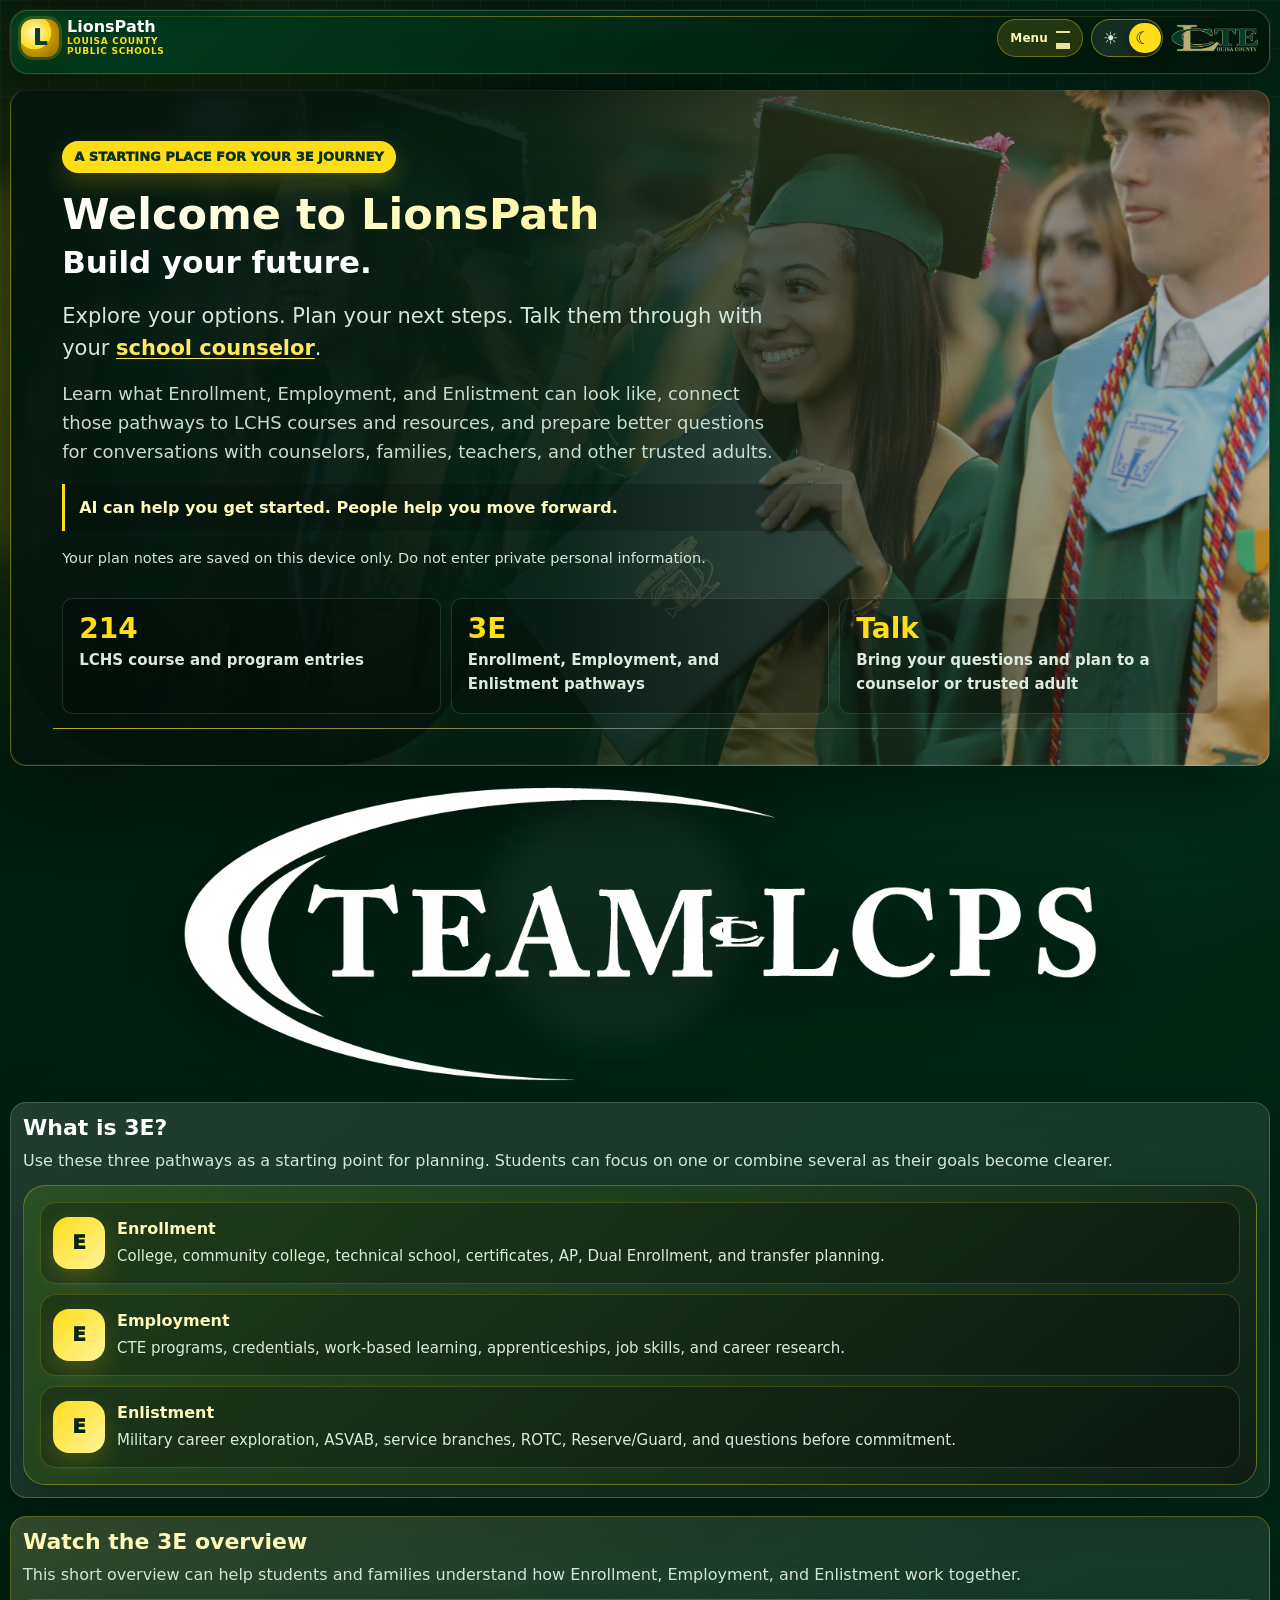
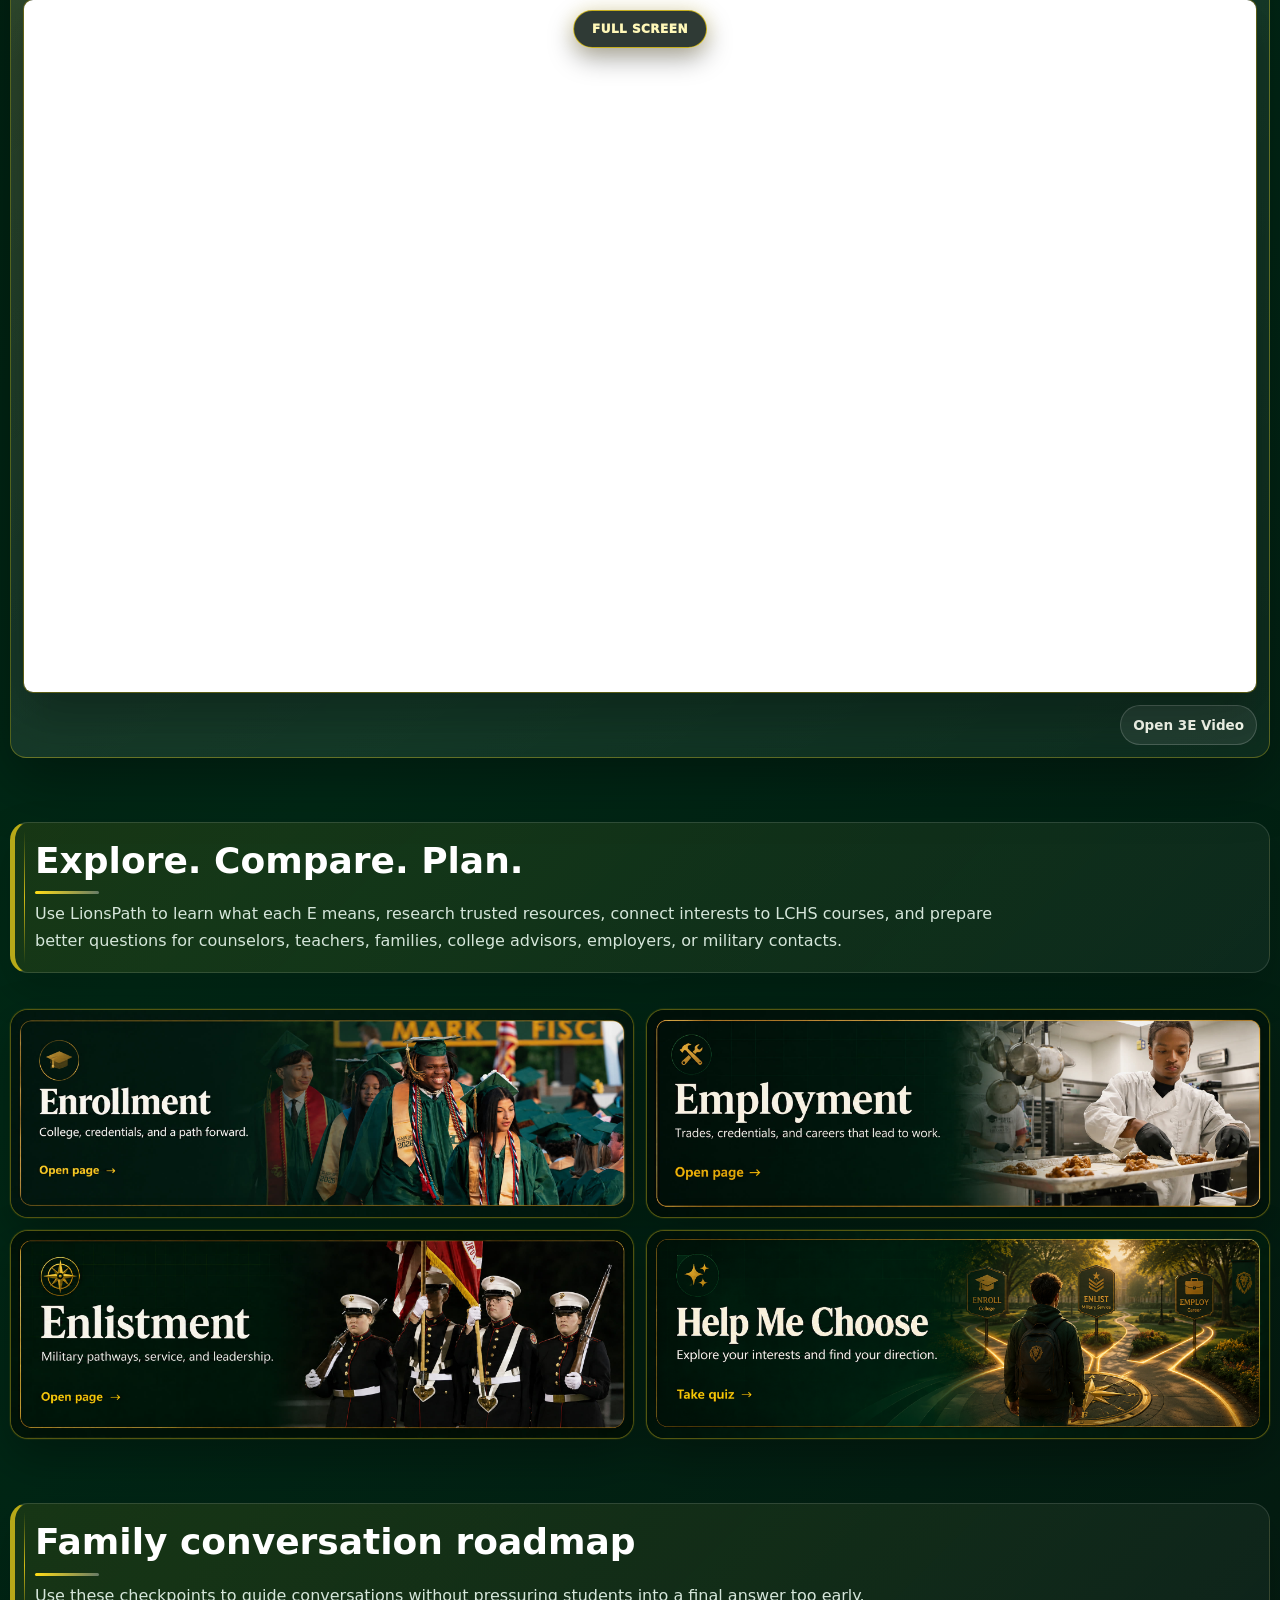
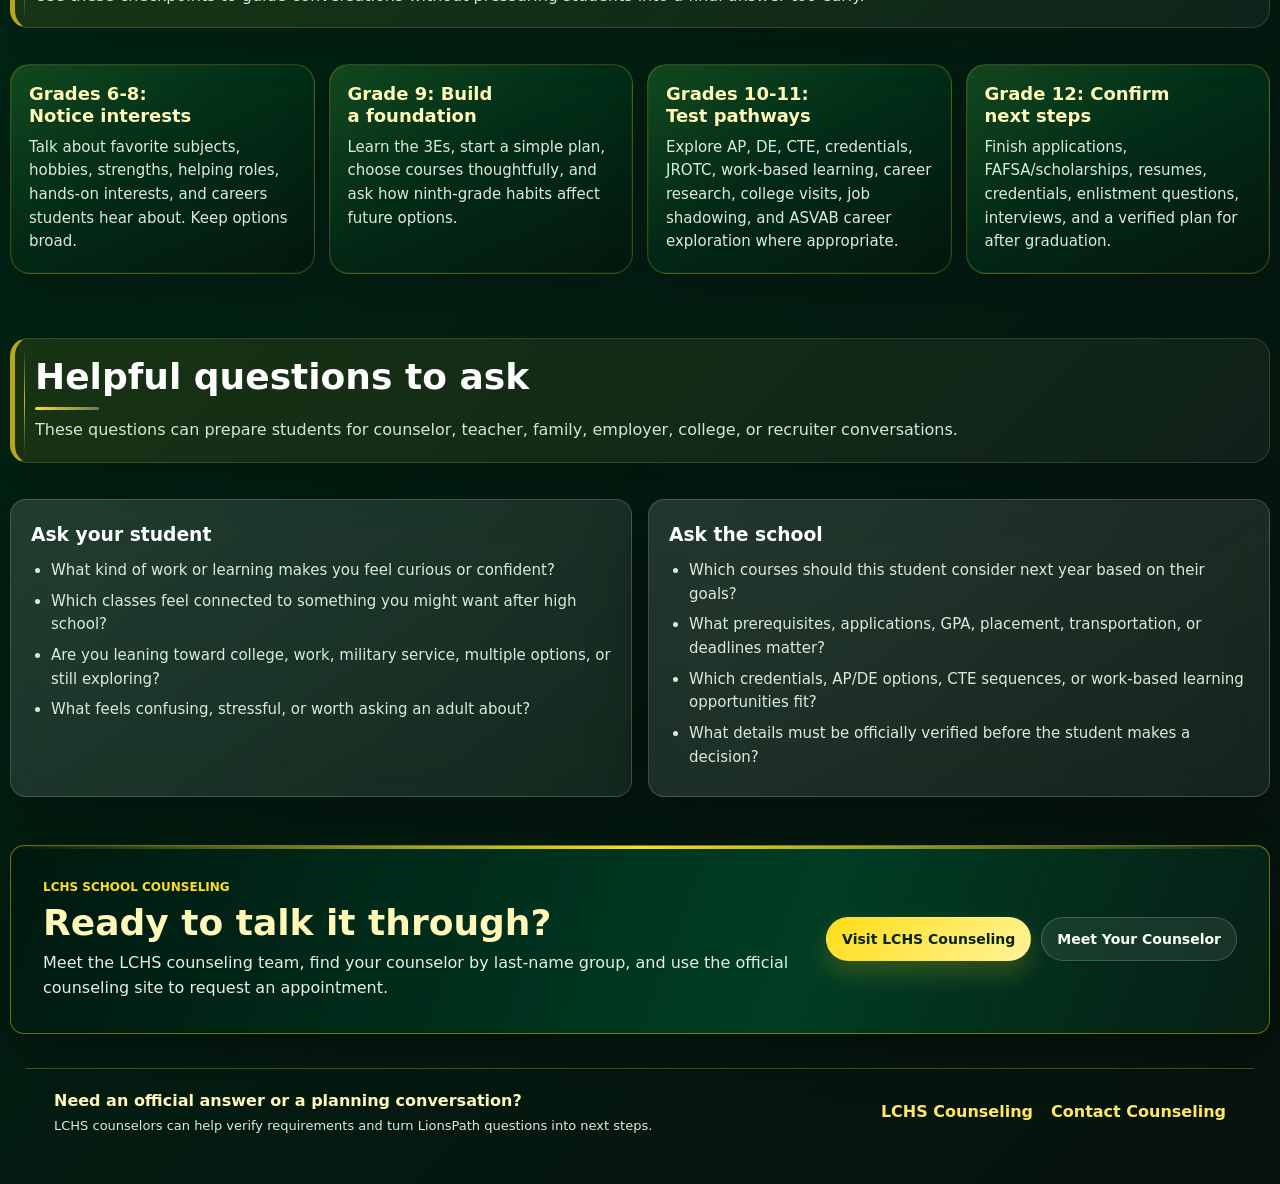
==== index.html @ 2b03ec50 "photo update" ====
<!DOCTYPE html>
<html lang="en">
<head>
<meta charset="utf-8">
<meta name="viewport" content="width=device-width, initial-scale=1">
<meta http-equiv="X-UA-Compatible" content="IE=edge">
<meta http-equiv="Content-Security-Policy" content="default-src 'self'; script-src 'self' https://gc.zgo.at; style-src 'self' 'unsafe-inline'; img-src 'self' data: blob:; font-src 'self' data:; frame-src https://drive.google.com https://student.schoolai.com https://knowt.com https://www.knowt.com; connect-src 'self' https://lionspath.goatcounter.com; object-src 'none'; base-uri 'none'; form-action 'self'; manifest-src 'self'; media-src 'self' blob:; worker-src 'self' blob:; upgrade-insecure-requests">
<meta name="referrer" content="strict-origin-when-cross-origin">
<meta name="description" content="LionsPath 3E is a career pathway planning tool for Louisa County Public Schools students. Planning information stays in the student's browser unless the student chooses to share it.">
<title>LionsPath 3E Future Navigator | Louisa County Public Schools</title>
<link rel="icon" href="assets/favicons/favicon.ico" sizes="any">
<link rel="icon" type="image/png" sizes="32x32" href="assets/favicons/favicon-32x32.png">
<link rel="icon" type="image/png" sizes="16x16" href="assets/favicons/favicon-16x16.png">
<link rel="apple-touch-icon" sizes="180x180" href="assets/favicons/apple-touch-icon.png">
<link rel="manifest" href="assets/favicons/site.webmanifest">
<meta name="theme-color" content="#003320">
<script src="assets/lionpath-theme.js"></script>
<style>
:root {
  --green: #003f20;
  --green-2: #006b3a;
  --green-3: #0b7a43;
  --gold: #ffdd17;
  --gold-2: #fff49a;
  --ink: #06120c;
  --paper: #fbfff3;
  --soft: #d9ead7;
  --muted: #a9bcae;
  --glass: rgba(255,255,255,.105);
  --glass-2: rgba(255,255,255,.075);
  --line: rgba(255,255,255,.18);
  --line-strong: rgba(255,221,23,.42);
  --shadow: 0 24px 70px rgba(0,0,0,.34);
  --radius: 24px;
}
*{box-sizing:border-box;margin:0;padding:0;}
html{scroll-behavior:smooth;overflow-x:hidden;}
body{
  min-height:100vh;
  font-family:Inter,ui-sans-serif,system-ui,-apple-system,Segoe UI,Roboto,Arial,sans-serif;
  color:var(--paper);
  background:
    radial-gradient(circle at 12% 12%,rgba(255,221,23,.24),transparent 31rem),
    radial-gradient(circle at 82% 4%,rgba(0,141,74,.34),transparent 34rem),
    linear-gradient(135deg,#031a0e 0%,#002916 48%,#07120d 100%);
  overflow-x:hidden;
}
body::before{
  content:"";position:fixed;inset:0;pointer-events:none;
  background-image:linear-gradient(rgba(255,255,255,.045) 1px,transparent 1px),linear-gradient(90deg,rgba(255,255,255,.045) 1px,transparent 1px);
  background-size:46px 46px;
  mask-image:linear-gradient(to bottom,rgba(0,0,0,.9),transparent 88%);
  z-index:-4;
}
.orb{position:fixed;width:26rem;height:26rem;border-radius:999px;filter:blur(18px);opacity:.16;pointer-events:none;z-index:-2;animation:floaty 18s ease-in-out infinite alternate;}
.orb.one{background:var(--gold);left:-7rem;top:10rem;}
.orb.two{background:#18d17b;right:-10rem;top:21rem;animation-delay:1.8s;}
.orb.three{background:white;left:38%;bottom:-9rem;width:16rem;height:16rem;opacity:.08;animation-delay:3.5s;}
@keyframes floaty{from{transform:translate3d(0,0,0) scale(1);}to{transform:translate3d(2rem,-2.2rem,0) scale(1.08);}}
a{color:inherit;}
button,input,select,textarea{font:inherit;}
button{user-select:none;cursor:pointer;}
img{max-width:100%;height:auto;}
.skip-link{
  position:fixed;left:16px;top:12px;z-index:500;
  transform:translateY(-140%);
  padding:10px 14px;border-radius:999px;
  background:var(--gold);color:#092514;font-weight:900;
  box-shadow:0 12px 28px rgba(0,0,0,.28);
  transition:transform .18s ease;
}
.skip-link:focus{transform:translateY(0);}
:where(a,button,input,select,textarea,summary,[tabindex]):focus-visible{
  outline:3px solid rgba(255,221,23,.78);
  outline-offset:3px;
  box-shadow:0 0 0 6px rgba(255,221,23,.13);
}
@media (prefers-reduced-motion: reduce){
  *,*::before,*::after{
    animation-duration:.01ms !important;
    animation-iteration-count:1 !important;
    scroll-behavior:auto !important;
    transition-duration:.01ms !important;
  }
}

.save-indicator{display:inline-flex;align-items:center;gap:6px;font-size:12px;color:#6a8870;padding:6px 10px;}
.save-indicator.saving{color:var(--gold);}
.save-indicator.saved{color:#4ade80;}

/* ── APP SHELL ── */
.app{max-width:1480px;margin:0 auto;padding:22px;}
.topbar{
  position:sticky;top:16px;z-index:50;
  display:flex;align-items:center;justify-content:space-between;gap:16px;
  padding:10px 14px;
  border:1px solid var(--line);border-radius:999px;
  background:linear-gradient(135deg,rgba(0,63,32,.92),rgba(4,18,10,.77));
  backdrop-filter:blur(18px);
  box-shadow:0 16px 50px rgba(0,0,0,.34);
}
.brand{display:flex;align-items:center;gap:13px;min-width:200px;}
.mark{
  width:46px;height:46px;border-radius:16px;display:grid;place-items:center;
  color:var(--green);font-weight:1000;font-size:26px;
  background:radial-gradient(circle at 35% 35%,#fffbd0,var(--gold) 48%,#c99a00 49%,#8b6900);
  box-shadow:0 0 0 3px rgba(255,221,23,.15),0 14px 30px rgba(0,0,0,.32);
  position:relative;overflow:hidden;flex:0 0 auto;
}
.mark::after{content:"";position:absolute;inset:-80% -40%;background:linear-gradient(90deg,transparent,rgba(255,255,255,.65),transparent);transform:rotate(35deg);animation:shine 4s ease-in-out infinite;}
@keyframes shine{0%,55%{transform:translateX(-100%) rotate(35deg);}100%{transform:translateX(120%) rotate(35deg);}}
.brand-title strong{display:block;font-size:16px;letter-spacing:.2px;}
.brand-title span{display:block;color:var(--gold);font-size:11px;font-weight:900;letter-spacing:1.6px;text-transform:uppercase;}
.nav{display:flex;justify-content:flex-end;gap:6px;flex-wrap:wrap;}
.topbar-logo-link{
  display:inline-flex;
  align-items:center;
  justify-content:center;
  flex:0 0 auto;
  margin-left:8px;
  margin-right:34px;
  border-radius:12px;
  transition:transform .18s ease, filter .18s ease;
}
.topbar-logo-link:hover{transform:translateY(-1px);filter:brightness(1.08);}
.topbar-logo{
  height:42px;
  width:auto;
  max-width:156px;
  object-fit:contain;
  filter:drop-shadow(0 8px 16px rgba(0,0,0,.28));
}
.nav button,.btn{
  border:1px solid var(--line);color:var(--paper);background:rgba(255,255,255,.08);
  border-radius:999px;padding:10px 13px;font-size:12.5px;font-weight:850;letter-spacing:.1px;
  transition:transform .18s ease,background .18s ease,border .18s ease,box-shadow .18s ease;
  text-decoration:none;display:inline-flex;align-items:center;justify-content:center;gap:8px;
  border:1px solid var(--line);
}
.nav button:hover,.btn:hover{transform:translateY(-1px);background:rgba(255,255,255,.16);}
.nav button.active,.btn.primary{background:linear-gradient(135deg,var(--gold),var(--gold-2));color:#092514;border-color:transparent;box-shadow:0 12px 26px rgba(255,221,23,.22);}
.btn.cte-guide-link{background:rgba(255,221,23,.14);border-color:rgba(255,221,23,.45);color:#fff8b0;box-shadow:0 10px 22px rgba(0,0,0,.16);}
.btn.cte-guide-link:hover{background:rgba(255,221,23,.2);border-color:rgba(255,221,23,.7);box-shadow:0 14px 30px rgba(255,221,23,.12);}
.btn.dark{background:rgba(0,0,0,.28);}
.btn.small{padding:7px 10px;font-size:12px;}
.btn.full{width:100%;}
.btn:disabled{opacity:.5;cursor:not-allowed;transform:none !important;}
.page{display:none;margin-top:26px;animation:pageIn .24s ease;}
.page.active{display:block;}
@keyframes pageIn{from{opacity:.15;transform:translateY(8px);}to{opacity:1;transform:none;}}
.page :target{scroll-margin-top:110px;}

/* ── LAYOUT HELPERS ── */
.hero{display:grid;grid-template-columns:minmax(0,1.03fr) minmax(380px,.97fr);gap:24px;align-items:stretch;}
.home-side{display:grid;gap:18px;align-content:start;}
.video-card{padding:16px;overflow:hidden;position:relative;}
.video-card::before{content:"";position:absolute;inset:-40% -30% auto auto;width:16rem;height:16rem;border-radius:999px;background:radial-gradient(circle,rgba(255,221,23,.2),transparent 70%);pointer-events:none;}
.video-card h3{margin:0 0 8px;font-size:22px;position:relative;}
.video-card p{margin:0 0 12px;color:#e0f0e5;line-height:1.5;position:relative;}
.video-frame{position:relative;width:100%;aspect-ratio:4/3;border-radius:22px;overflow:hidden;border:1px solid var(--line-strong);background:rgba(0,0,0,.38);box-shadow:0 18px 50px rgba(0,0,0,.3);}
.video-frame iframe{width:100%;height:100%;border:0;display:block;}
.iframe-expandable{
  position:relative;
}
.iframe-expand-toggle{
  position:absolute;
  top:10px;
  left:50%;
  z-index:20;
  display:inline-flex;
  align-items:center;
  justify-content:center;
  min-width:132px;
  min-height:38px;
  padding:9px 18px;
  border-radius:999px;
  border:1px solid rgba(255,221,23,.72);
  background:rgba(2,15,9,.82);
  color:#fff8b8;
  font-size:12px;
  font-weight:1000;
  letter-spacing:.04em;
  line-height:1;
  text-transform:uppercase;
  box-shadow:0 10px 26px rgba(0,0,0,.36),0 0 18px rgba(255,221,23,.2);
  cursor:pointer;
  transform:translateX(-50%);
  transition:transform .18s ease,background .18s ease,box-shadow .18s ease;
}
.iframe-expand-toggle:hover,
.iframe-expand-toggle:focus-visible{
  transform:translateX(-50%) translateY(-1px) scale(1.04);
  background:linear-gradient(135deg,var(--gold),var(--gold-2));
  color:#092514;
  outline:0;
  box-shadow:0 14px 32px rgba(0,0,0,.42),0 0 28px rgba(255,221,23,.42);
}
.iframe-expanded{
  position:fixed !important;
  inset:0 !important;
  z-index:9999 !important;
  display:block !important;
  width:100vw !important;
  height:100vh !important;
  height:100dvh !important;
  min-height:0 !important;
  max-height:none !important;
  margin:0 !important;
  padding:0 !important;
  aspect-ratio:auto !important;
  border-radius:0 !important;
  border:0 !important;
  overflow:hidden !important;
  box-shadow:none !important;
  background:#020b06 !important;
  transform:none !important;
  box-sizing:border-box !important;
}
.iframe-expanded iframe{
  width:100% !important;
  height:100% !important;
}
.iframe-expanded .iframe-expand-toggle{
  top:16px;
  left:50%;
  right:auto;
  min-width:132px;
  padding:0 14px;
  gap:8px;
}
body.iframe-expanded-active{
  overflow:hidden;
}
.three-e-overview{
  display:grid;
  gap:10px;
  padding:16px;
  border-radius:22px;
  border:1px solid var(--line-strong);
  background:
    linear-gradient(145deg,rgba(255,221,23,.12),rgba(255,255,255,.045)),
    rgba(0,0,0,.28);
  box-shadow:0 18px 50px rgba(0,0,0,.3);
}
.three-e-row{
  display:grid;
  grid-template-columns:46px 1fr;
  gap:12px;
  align-items:center;
  padding:12px;
  border-radius:16px;
  border:1px solid rgba(255,255,255,.12);
  background:rgba(0,0,0,.18);
}
.three-e-row strong{display:block;color:#fff8b8;margin-bottom:3px;}
.three-e-row span{display:block;color:#dceadd;font-size:13px;line-height:1.35;}
.three-e-icon{
  width:46px;height:46px;border-radius:14px;
  display:grid;place-items:center;
  background:linear-gradient(135deg,var(--gold),var(--gold-2));
  color:#092514;font-weight:1000;font-size:20px;
  box-shadow:0 10px 24px rgba(255,221,23,.18);
}
.three-e-video-card{
  padding:16px;
}
.three-e-video-card .video-frame{
  aspect-ratio:16/9;
}
.card,.panel,.course-card,dialog{border:1px solid var(--line);background:linear-gradient(145deg,rgba(255,255,255,.13),rgba(255,255,255,.062));border-radius:var(--radius);box-shadow:var(--shadow);backdrop-filter:blur(20px);}
.hero-card{padding:clamp(24px,4vw,42px);min-height:520px;position:relative;overflow:hidden;}
.hero-card::before{content:"";position:absolute;right:-10rem;top:-10rem;width:29rem;height:29rem;border-radius:999px;background:radial-gradient(circle,rgba(255,221,23,.36),rgba(255,221,23,.07) 55%,transparent 72%);}
.eyebrow{display:inline-flex;align-items:center;gap:8px;color:#0b311b;background:var(--gold);font-weight:1000;padding:8px 12px;border-radius:999px;text-transform:uppercase;letter-spacing:1.1px;font-size:12px;}
h1.hero-title,h2.hero-title{font-size:clamp(40px,6vw,88px);line-height:.9;margin:22px 0 16px;letter-spacing:-3px;max-width:900px;}
.pathway-hero h2.hero-title{font-size:clamp(34px,4.1vw,60px);line-height:1.03;letter-spacing:-1.5px;max-width:760px;}
.gradient-text{color:transparent;background:linear-gradient(135deg,#fff,#fff8aa 42%,var(--gold));background-clip:text;-webkit-background-clip:text;}
.lead{color:#e0f0e5;font-size:17px;line-height:1.62;max-width:780px;}
.home-guidance{max-width:780px;margin:14px 0 0;color:#c9dbcf;font-size:15.5px;line-height:1.62;}
.home-people-first{max-width:780px;margin:18px 0 0;padding:12px 14px;border-left:3px solid var(--gold);background:rgba(0,0,0,.2);color:#fff8b8;font-size:16px;font-weight:850;line-height:1.45;}
#page-home .home-welcome-hero{
  min-height:590px;
  background:
    linear-gradient(90deg,rgba(2,20,12,.97) 0%,rgba(2,28,16,.91) 43%,rgba(2,28,16,.58) 68%,rgba(2,28,16,.28) 100%),
    url("assets/home-welcome-graduation.jpg") 55% center / cover no-repeat !important;
}
#page-home .home-welcome-title{
  max-width:none;
  margin:20px 0 18px;
  font-size:50px !important;
  line-height:1.02;
}
#page-home .home-welcome-line{
  display:block;
  white-space:nowrap;
  text-wrap:nowrap;
}
#page-home .home-future-line{
  display:block;
  margin-top:10px;
  color:#fff;
  font-size:.72em;
  font-weight:800;
}
#page-home .home-welcome-hero .lead{
  max-width:720px;
  font-size:21px !important;
  line-height:1.55;
}
#page-home .home-welcome-hero .home-guidance{
  max-width:720px;
  font-size:18px;
  line-height:1.62;
}
@media(min-width:1181px) and (max-width:1420px){
  #page-home .home-welcome-title{font-size:43px !important;}
}
@media(min-width:761px) and (max-width:1180px){
  #page-home .home-welcome-title{font-size:54px !important;}
}
@media(max-width:760px){
  #page-home .home-welcome-hero{
    min-height:auto;
    background:
      linear-gradient(180deg,rgba(2,20,12,.92),rgba(2,20,12,.92)),
      url("assets/home-welcome-graduation.jpg") 58% center / cover no-repeat !important;
  }
  #page-home .home-welcome-title{font-size:30px !important;line-height:1.08;}
  #page-home .home-future-line{margin-top:8px;font-size:.78em;}
  #page-home .home-welcome-hero .lead{font-size:19px !important;}
  #page-home .home-welcome-hero .home-guidance{font-size:17px;}
}
@media(max-width:380px){
  #page-home .home-welcome-title{font-size:27px !important;}
}
.hero-actions{display:flex;flex-wrap:wrap;gap:12px;margin-top:26px;}
.stat-grid{display:grid;grid-template-columns:repeat(3,1fr);gap:14px;margin-top:30px;}
.stat{padding:16px;border-radius:18px;background:rgba(0,0,0,.24);border:1px solid rgba(255,255,255,.12);}
.stat strong{display:block;color:var(--gold);font-size:28px;line-height:1;}
.stat span{display:block;margin-top:6px;color:#dce9df;font-size:12px;font-weight:750;line-height:1.3;}
.quick-start-grid{display:grid;grid-template-columns:repeat(4,minmax(0,1fr));gap:14px;}
.quick-start-card{
  text-align:left;align-items:flex-start;justify-content:flex-start;min-height:150px;
  padding:18px;border-radius:20px;white-space:normal;line-height:1.35;
  background:linear-gradient(145deg,rgba(255,255,255,.12),rgba(255,255,255,.055));
  border-color:rgba(255,221,23,.22);
}
.quick-start-card strong{display:block;font-size:17px;color:#fff8b8;margin-bottom:8px;}
.quick-start-card span{display:block;color:#d9ead7;font-size:13px;font-weight:650;}
.quick-start-card:hover{transform:translateY(-3px);border-color:rgba(255,221,23,.58);box-shadow:0 18px 42px rgba(0,0,0,.3);}
.pathway-quiz{
  display:block;overflow:hidden;padding:0;
  border-color:rgba(255,221,23,.32);
  background:
    linear-gradient(145deg,rgba(255,221,23,.095),transparent 42%),
    linear-gradient(145deg,rgba(255,255,255,.12),rgba(255,255,255,.052));
  scroll-margin-top:130px;
}
.quiz-layout{display:grid;grid-template-columns:minmax(280px,.7fr) minmax(0,1.3fr);min-height:520px;}
.quiz-intro-card{
  padding:32px;border-right:1px solid rgba(255,221,23,.2);
  background:
    radial-gradient(circle at 18% 18%,rgba(255,221,23,.18),transparent 12rem),
    linear-gradient(160deg,rgba(0,63,32,.76),rgba(0,0,0,.18));
}
.quiz-intro-card h2{margin:16px 0 12px;font-size:clamp(34px,4.5vw,54px);line-height:1;color:#fff8b8;letter-spacing:0;}
.quiz-intro-card p{margin:0;color:#dceadd;line-height:1.62;font-size:15px;}
.quiz-benefits{display:grid;gap:9px;margin-top:22px;}
.quiz-benefit{
  display:flex;align-items:center;gap:10px;padding:11px 12px;border-radius:14px;
  border:1px solid rgba(255,255,255,.12);background:rgba(0,0,0,.18);
  color:#edf7ef;font-size:13px;font-weight:850;
}
.quiz-benefit strong{
  width:30px;height:30px;border-radius:10px;display:grid;place-items:center;flex:0 0 auto;
  background:linear-gradient(135deg,var(--gold),var(--gold-2));color:#092514;font-size:13px;
}
.quiz-question-card{padding:30px;display:grid;align-content:center;gap:20px;min-width:0;scroll-margin-top:130px;}
.quiz-shell{display:grid;gap:18px;min-width:0;}
.quiz-start-screen{display:grid;gap:16px;max-width:760px;}
.quiz-start-screen h3,.quiz-question-title{margin:0;color:#fff;font-size:clamp(28px,4vw,44px);line-height:1.05;letter-spacing:0;}
.quiz-start-screen p,.quiz-question-help{margin:0;color:#dceadd;line-height:1.58;font-size:15px;max-width:760px;}
.quiz-lock-note{
  padding:14px 16px;border-radius:16px;border:1px solid rgba(255,221,23,.28);
  background:rgba(255,221,23,.1);color:#fff8b8;font-weight:800;line-height:1.45;
}
.quiz-progress-row{display:flex;align-items:center;justify-content:space-between;gap:14px;}
.quiz-progress-pill{
  display:inline-flex;align-items:center;min-height:36px;padding:8px 12px;border-radius:999px;
  border:1px solid rgba(255,221,23,.34);background:rgba(255,221,23,.1);
  color:#fff8b8;font-size:12px;font-weight:950;white-space:nowrap;
}
.quiz-progress-bar{height:10px;border-radius:999px;background:rgba(255,255,255,.12);overflow:hidden;border:1px solid rgba(255,255,255,.12);}
.quiz-progress-bar span{display:block;height:100%;width:0;background:linear-gradient(90deg,var(--gold),var(--gold-2));border-radius:999px;transition:width .24s ease;}
.quiz-answer-grid{display:grid;gap:12px;}
.quiz-answer-btn{
  width:100%;display:grid;grid-template-columns:auto minmax(0,1fr);gap:14px;align-items:center;
  padding:17px;border-radius:18px;text-align:left;white-space:normal;line-height:1.38;
  border:1px solid rgba(255,255,255,.14);
  background:linear-gradient(145deg,rgba(255,255,255,.08),rgba(0,0,0,.18));
  color:#edf7ef;font-weight:850;min-height:78px;
  transition:transform .18s ease,border-color .18s ease,background .18s ease,box-shadow .18s ease;
}
.quiz-answer-btn:hover{transform:translateY(-2px);border-color:rgba(255,221,23,.52);box-shadow:0 14px 32px rgba(0,0,0,.24),0 0 24px rgba(255,221,23,.08);}
.quiz-answer-btn.selected{
  border-color:rgba(255,221,23,.84);
  background:linear-gradient(145deg,rgba(255,221,23,.2),rgba(255,255,255,.07));
  box-shadow:0 16px 34px rgba(0,0,0,.28),0 0 34px rgba(255,221,23,.12);
}
.quiz-answer-key{
  width:34px;height:34px;border-radius:999px;display:grid;place-items:center;
  border:1px solid rgba(255,221,23,.4);background:rgba(0,0,0,.24);
  color:#fff8b8;font-size:13px;font-weight:1000;
}
.quiz-answer-btn.selected .quiz-answer-key{background:var(--gold);border-color:transparent;color:#092514;}
.quiz-actions,.quiz-nav-actions{display:flex;flex-wrap:wrap;gap:10px;align-items:center;}
.quiz-nav-actions{justify-content:space-between;}
.quiz-nav-actions .quiz-next-group{display:flex;flex-wrap:wrap;gap:10px;align-items:center;}
.quiz-note{margin:0;color:#b8cbbd;font-size:12px;line-height:1.45;}
.quiz-result{
  display:grid;gap:16px;margin:0;padding:0;border-radius:0;border:0;
  background:transparent;
  scroll-margin-top:120px;
}
.quiz-result-card{
  display:grid;gap:16px;padding:22px;border-radius:22px;
  border:1px solid rgba(255,221,23,.34);
  background:linear-gradient(145deg,rgba(0,0,0,.34),rgba(255,255,255,.07));
}
.quiz-result-top{display:grid;grid-template-columns:minmax(0,1fr) auto;gap:12px;align-items:start;}
.quiz-result-label{display:inline-flex;width:max-content;margin-bottom:9px;padding:6px 10px;border-radius:999px;background:rgba(255,221,23,.14);border:1px solid rgba(255,221,23,.32);color:#fff8b8;font-size:11px;font-weight:1000;text-transform:uppercase;letter-spacing:0;}
.quiz-result h3{margin:0;color:#fff8b8;font-size:clamp(22px,3vw,32px);line-height:1.08;}
.quiz-result p{margin:0;color:#dceadd;line-height:1.5;}
.quiz-score-row{display:flex;flex-wrap:wrap;gap:8px;}
.quiz-score{display:inline-flex;gap:7px;align-items:center;border-radius:999px;padding:7px 10px;border:1px solid rgba(255,255,255,.14);background:rgba(255,255,255,.08);font-size:12px;font-weight:850;color:#edf7ef;}
.quiz-score strong{color:var(--gold);}
.quiz-result-grid{display:grid;grid-template-columns:1.08fr .92fr;gap:12px;}
.quiz-mini-panel{padding:16px;border-radius:16px;border:1px solid rgba(255,255,255,.13);background:rgba(255,255,255,.065);}
.quiz-mini-panel h4{margin:0 0 9px;color:var(--gold);font-size:14px;}
.quiz-mini-panel ul,.quiz-mini-panel ol{margin:0;padding-left:20px;color:#dceadd;line-height:1.45;font-size:13px;}
.quiz-mini-panel li{margin:5px 0;}
.quiz-mini-panel.wide{grid-column:1 / -1;}
.quiz-result-buttons{display:flex;flex-wrap:wrap;gap:10px;}
.quiz-score-row{display:flex;flex-wrap:wrap;gap:8px;}
.quiz-score{display:inline-flex;gap:7px;align-items:center;border-radius:999px;padding:7px 10px;border:1px solid rgba(255,255,255,.14);background:rgba(255,255,255,.08);font-size:12px;font-weight:850;color:#edf7ef;}
.quiz-score strong{color:var(--gold);}
.panel.compass-home-cta{
  margin-top:18px;
  padding:0;
  overflow:hidden;
  border:0;
  background:transparent;
  box-shadow:none;
  backdrop-filter:none;
}
.compass-home-button{
  width:100%;
  display:block;
  position:relative;
  isolation:isolate;
  padding:0;
  border:0;
  color:inherit;
  border-radius:24px;
  overflow:hidden;
  background:#03170e;
  box-shadow:0 22px 60px rgba(0,0,0,.36),0 0 0 1px rgba(255,221,23,.28);
  transition:transform .24s ease,box-shadow .24s ease,filter .24s ease;
}
.compass-home-button img{
  display:block;
  width:100%;
  height:auto;
  transform:scale(1.001);
  transition:transform .28s ease,filter .28s ease;
}
.compass-home-button::before{
  content:"";
  position:absolute;
  inset:0;
  z-index:1;
  pointer-events:none;
  background:
    radial-gradient(circle at 75% 48%,rgba(255,244,154,.26),transparent 20%),
    linear-gradient(110deg,transparent 0%,rgba(255,255,255,.38) 44%,rgba(255,244,154,.18) 50%,transparent 58%);
  transform:translateX(-125%) skewX(-14deg);
  opacity:0;
  transition:transform .7s ease,opacity .24s ease;
}
.compass-home-button::after{
  content:"";
  position:absolute;
  inset:10px;
  z-index:1;
  pointer-events:none;
  border-radius:18px;
  border:1px solid rgba(255,244,154,.22);
  box-shadow:inset 0 0 0 1px rgba(255,221,23,.08);
  opacity:.7;
  transition:opacity .24s ease,box-shadow .24s ease;
}
.compass-home-button:hover,
.compass-home-button:focus-visible{
  transform:translateY(-5px) scale(1.012);
  filter:saturate(1.06);
  box-shadow:0 30px 82px rgba(0,0,0,.46),0 0 0 1px rgba(255,221,23,.64),0 0 44px rgba(255,221,23,.18);
}
.compass-home-button:hover img,
.compass-home-button:focus-visible img{
  transform:scale(1.026);
  filter:brightness(1.08) contrast(1.04);
}
.compass-home-button:hover::before,
.compass-home-button:focus-visible::before{
  transform:translateX(125%) skewX(-14deg);
  opacity:1;
}
.compass-home-button:hover::after,
.compass-home-button:focus-visible::after{
  opacity:1;
  box-shadow:inset 0 0 0 1px rgba(255,221,23,.22),0 0 34px rgba(255,221,23,.22);
}
.compass-page-shell{display:grid;gap:18px;}
.compass-header-art{
  position:relative;
  overflow:hidden;
  border-radius:24px;
  border:1px solid rgba(255,221,23,.34);
  background:#03170e;
  box-shadow:0 24px 70px rgba(0,0,0,.38),0 0 0 1px rgba(255,221,23,.12);
}
.compass-header-art img{
  display:block;
  width:100%;
  height:auto;
}
.compass-page-toolbar{
  display:flex;
  align-items:center;
  justify-content:space-between;
  gap:12px;
  padding:0 2px;
}
.compass-page-toolbar p{
  margin:0;
  color:#cfe1d3;
  font-size:14px;
  line-height:1.45;
}
.compass-assessment{
  display:block;
  padding:0;
  overflow:hidden;
  border-color:rgba(255,221,23,.46);
  background:
    radial-gradient(circle at 9% 0%,rgba(255,221,23,.24),transparent 18rem),
    radial-gradient(circle at 88% 8%,rgba(34,149,91,.25),transparent 28rem),
    linear-gradient(145deg,#02120b 0%,#06351f 48%,#010905 100%);
  box-shadow:0 26px 70px rgba(0,0,0,.42),inset 0 0 0 1px rgba(255,221,23,.08);
}
.compass-embed-shell{
  border-radius:20px;
  box-shadow:0 18px 48px rgba(0,0,0,.26),0 0 0 1px rgba(255,221,23,.14);
}
.compass-pathfinder-frame{
  display:block;
  width:100%;
  min-height:560px;
  border:0;
  border-radius:20px;
  background:#031a0e;
}
.compass-start-grid{display:grid;grid-template-columns:1fr 1fr;gap:14px;}
.compass-grade-btn,.compass-choice-btn,.compass-rank-btn{
  width:100%;
  min-height:72px;
  padding:16px;
  border-radius:18px;
  border:1px solid rgba(255,221,23,.26);
  background:
    linear-gradient(145deg,rgba(255,255,255,.115),rgba(0,0,0,.34)),
    linear-gradient(180deg,rgba(255,221,23,.045),transparent);
  color:var(--paper);
  text-align:left;
  line-height:1.42;
  transition:transform .18s ease,border-color .18s ease,background .18s ease,box-shadow .18s ease;
}
.compass-grade-btn:hover,.compass-choice-btn:hover,.compass-rank-btn:hover{
  transform:translateY(-4px) scale(1.01);
  border-color:rgba(255,221,23,.82);
  background:
    linear-gradient(145deg,rgba(255,221,23,.18),rgba(255,255,255,.11)),
    linear-gradient(180deg,rgba(255,255,255,.08),rgba(0,0,0,.22));
  box-shadow:0 18px 40px rgba(0,0,0,.34),0 0 32px rgba(255,221,23,.2);
}
.compass-grade-btn strong,.compass-choice-btn strong,.compass-rank-btn strong{
  display:block;
  color:#fff8b8;
  font-size:18px;
}
.compass-choice-btn.selected,.compass-rank-btn.selected{
  border-color:rgba(255,221,23,.92);
  background:linear-gradient(145deg,rgba(255,221,23,.28),rgba(13,106,67,.24));
  box-shadow:0 0 0 1px rgba(255,221,23,.2),0 18px 38px rgba(0,0,0,.3),0 0 28px rgba(255,221,23,.16);
}
.compass-progress-row{display:grid;gap:10px;}
.compass-progress-meta{display:flex;align-items:center;justify-content:space-between;gap:12px;flex-wrap:wrap;}
.compass-progress-meta span{
  color:#fff8b8;
  font-weight:950;
  font-size:13px;
}
.compass-progress-track{height:12px;border-radius:999px;border:1px solid rgba(255,255,255,.14);background:rgba(255,255,255,.1);overflow:hidden;}
.compass-progress-track span{display:block;height:100%;width:0;background:linear-gradient(90deg,#fff8b8,var(--gold),var(--gold-2));border-radius:999px;transition:width .2s ease;box-shadow:0 0 18px rgba(255,221,23,.44);}
.compass-question-card{display:grid;gap:18px;}
.compass-question-card h3{margin:0;color:#fff;font-size:clamp(28px,4vw,44px);line-height:1.08;letter-spacing:0;}
.compass-question-help{margin:0;color:#dceadd;line-height:1.58;font-size:15px;}
.compass-answer-grid{display:grid;gap:12px;}
.compass-likert-grid{grid-template-columns:repeat(5,minmax(0,1fr));}
.compass-choice-grid{grid-template-columns:1fr;}
.compass-rank-number{
  display:inline-grid;
  place-items:center;
  width:34px;
  height:34px;
  margin-right:10px;
  border-radius:999px;
  color:#092514;
  background:var(--gold);
  font-weight:1000;
}
.compass-textarea{
  width:100%;
  min-height:170px;
  padding:16px;
  border-radius:18px;
  border:1px solid rgba(255,255,255,.16);
  color:var(--paper);
  background:rgba(0,0,0,.22);
  line-height:1.5;
  resize:vertical;
}
.compass-actions{display:flex;justify-content:space-between;gap:12px;flex-wrap:wrap;}
.compass-actions div{display:flex;gap:10px;flex-wrap:wrap;}
.compass-results{display:grid;gap:18px;}
.compass-results-hero{
  display:grid;
  grid-template-columns:minmax(0,1fr) auto;
  gap:18px;
  align-items:start;
  padding:clamp(22px,3vw,34px);
  border-radius:22px;
  border:1px solid rgba(255,221,23,.46);
  background:
    radial-gradient(circle at 92% 4%,rgba(255,221,23,.18),transparent 14rem),
    linear-gradient(145deg,rgba(0,48,27,.96),rgba(0,0,0,.42));
  box-shadow:0 24px 64px rgba(0,0,0,.36),inset 0 0 0 1px rgba(255,255,255,.05);
}
.compass-results-hero h3{margin:0;color:#fff8b8;font-size:clamp(34px,4.2vw,54px);line-height:1.02;text-shadow:0 2px 18px rgba(0,0,0,.38);}
.compass-results-hero p{margin:10px 0 0;color:#edf7ef;line-height:1.62;font-size:15.5px;}
.compass-result-grid{display:grid;grid-template-columns:repeat(3,minmax(0,1fr));gap:14px;}
.compass-panel{
  padding:20px;
  border-radius:18px;
  border:1px solid rgba(255,221,23,.24);
  background:
    linear-gradient(145deg,rgba(255,255,255,.095),rgba(0,0,0,.28)),
    linear-gradient(180deg,rgba(255,221,23,.035),transparent);
  box-shadow:0 16px 38px rgba(0,0,0,.22),inset 0 1px 0 rgba(255,255,255,.045);
}
.compass-panel h4{margin:0 0 12px;color:#fff8b8;font-size:17px;line-height:1.18;}
.compass-panel p,.compass-panel li{color:#edf7ef;line-height:1.56;font-size:14.5px;}
.compass-panel ul,.compass-panel ol{margin:0;padding-left:20px;}
.compass-panel li{margin:6px 0;}
.compass-panel.wide{grid-column:1 / -1;}
.compass-meter{display:grid;gap:8px;margin-top:10px;}
.compass-meter-row{display:grid;grid-template-columns:minmax(130px,.32fr) minmax(0,1fr) 42px;gap:10px;align-items:center;color:#edf7ef;font-weight:850;font-size:13px;}
.compass-meter-bar{height:13px;border-radius:999px;background:rgba(0,0,0,.28);overflow:hidden;border:1px solid rgba(255,255,255,.16);}
.compass-meter-bar span{display:block;height:100%;border-radius:999px;background:linear-gradient(90deg,var(--gold),var(--gold-2));box-shadow:0 0 18px rgba(255,221,23,.26);}
.compass-career-card{
  gap:10px;
}
.compass-career-card h3{
  margin-top:6px;
}
.compass-career-actions{
  display:grid;
  gap:10px;
  margin-top:auto;
  padding-top:12px;
  border-top:1px solid rgba(255,255,255,.12);
}
.compass-career-actions > strong{
  color:#fff8b8;
  font-size:13px;
  line-height:1.3;
}
.compass-course-links{
  display:flex;
  flex-wrap:wrap;
  gap:8px;
}
.compass-course-links .btn{
  white-space:normal;
  text-align:left;
  border-color:rgba(255,221,23,.38);
  background:linear-gradient(145deg,rgba(255,221,23,.16),rgba(0,0,0,.18));
  color:#fff8b8;
}
.compass-course-links .btn:hover{
  border-color:rgba(255,221,23,.72);
  background:rgba(255,221,23,.18);
  box-shadow:0 12px 26px rgba(0,0,0,.24),0 0 22px rgba(255,221,23,.16);
}
.compass-native-shell{
  padding:0;
  overflow:visible;
}
.native-compass{
  display:block;
  min-height:560px;
}
.native-compass-inner{
  display:grid;
  gap:24px;
  padding:clamp(18px,3vw,32px);
}
.native-compass-grade-header{
  display:flex;
  justify-content:space-between;
  align-items:flex-start;
  gap:16px;
  flex-wrap:wrap;
}
.native-compass-grade-header h3,
.native-compass-computing h3{
  margin:0;
  color:#fff8b8;
  font-size:clamp(30px,4vw,48px);
  line-height:1.04;
  letter-spacing:0;
}
.native-compass-grade-header p,
.native-compass-computing p{
  margin:8px 0 0;
  color:#dceadd;
  line-height:1.6;
  max-width:740px;
}
.native-compass-grade-grid{
  display:grid;
  grid-template-columns:repeat(4,minmax(0,1fr));
  gap:14px;
}
.native-compass-grade-card{
  min-height:190px;
  display:grid;
  align-content:start;
  gap:8px;
  padding:20px;
  border-radius:20px;
  border:1px solid rgba(255,221,23,.34);
  background:
    radial-gradient(circle at 84% 0%,rgba(255,221,23,.13),transparent 8rem),
    linear-gradient(145deg,rgba(0,75,42,.64),rgba(0,0,0,.32));
  color:var(--paper);
  text-align:left;
  cursor:pointer;
  box-shadow:0 16px 36px rgba(0,0,0,.22),inset 0 0 0 1px rgba(255,255,255,.035);
  transition:transform .18s ease,border-color .18s ease,box-shadow .18s ease,background .18s ease;
}
.native-compass-grade-card:hover,
.native-compass-grade-card:focus-visible{
  transform:translateY(-5px);
  border-color:rgba(255,221,23,.72);
  background:
    radial-gradient(circle at 84% 0%,rgba(255,221,23,.25),transparent 8rem),
    linear-gradient(145deg,rgba(0,93,53,.78),rgba(0,0,0,.25));
  box-shadow:0 24px 56px rgba(0,0,0,.38),0 0 34px rgba(255,221,23,.2);
}
.native-compass-grade-card .grade-kicker{
  color:#b9d6bf;
  font-size:11px;
  font-weight:950;
  letter-spacing:.12em;
  text-transform:uppercase;
}
.native-compass-grade-card strong{
  display:block;
  color:#fff8b8;
  font-size:52px;
  line-height:.9;
  font-family:Georgia,serif;
  text-shadow:0 0 24px rgba(255,221,23,.22);
}
.native-compass-grade-card h4{
  margin:4px 0 0;
  color:#fff;
  font-size:18px;
  line-height:1.15;
}
.native-compass-grade-card p{
  margin:0;
  color:#cfe1d3;
  font-size:13px;
  line-height:1.45;
}
.native-compass-sample-row{
  display:flex;
  align-items:center;
  justify-content:space-between;
  gap:14px;
  flex-wrap:wrap;
  padding:16px;
  border-radius:18px;
  border:1px solid rgba(255,221,23,.3);
  background:linear-gradient(145deg,rgba(255,221,23,.1),rgba(0,0,0,.22));
  box-shadow:inset 0 1px 0 rgba(255,255,255,.04);
}
.native-compass-sample-row p{
  margin:0;
  color:#cfe1d3;
  font-size:13.5px;
  line-height:1.45;
}
.compass-section-steps{
  display:flex;
  flex-wrap:wrap;
  gap:8px;
}
.compass-section-step{
  display:inline-flex;
  align-items:center;
  gap:7px;
  padding:7px 10px;
  border-radius:999px;
  border:1px solid rgba(255,221,23,.22);
  color:#e2f1e5;
  background:rgba(0,0,0,.24);
  font-size:11.5px;
  font-weight:850;
}
.compass-section-step.active{
  color:#0b2718;
  background:var(--gold);
  border-color:transparent;
}
.compass-section-step.done{
  color:#fff8b8;
  border-color:rgba(255,221,23,.42);
  background:rgba(255,221,23,.14);
}
.compass-choice-btn{
  cursor:pointer;
}
.compass-choice-btn:focus-visible,
.compass-rank-btn:focus-visible,
.compass-grade-btn:focus-visible{
  outline:3px solid rgba(255,221,23,.72);
  outline-offset:3px;
}
.compass-choice-btn .choice-kicker,
.compass-rank-btn .choice-kicker{
  display:block;
  margin-bottom:5px;
  color:#fff8b8;
  font-size:11px;
  font-weight:950;
  letter-spacing:.09em;
  text-transform:uppercase;
}
.compass-report-actions{
  display:flex;
  gap:10px;
  flex-wrap:wrap;
  align-items:center;
  justify-content:flex-end;
}
.compass-report-footer{
  display:grid;
  grid-template-columns:minmax(0,1fr) auto;
  gap:18px;
  align-items:center;
  margin-top:6px;
  padding:20px;
  border-radius:20px;
  border:1px solid rgba(255,221,23,.34);
  background:
    radial-gradient(circle at 12% 0%,rgba(255,221,23,.13),transparent 14rem),
    linear-gradient(145deg,rgba(0,75,42,.46),rgba(0,0,0,.32));
  box-shadow:0 20px 52px rgba(0,0,0,.28),inset 0 0 0 1px rgba(255,255,255,.04);
}
.compass-report-footer-copy{
  display:grid;
  gap:5px;
}
.compass-report-footer-copy strong{
  color:#fff8b8;
  font-size:16px;
}
.compass-report-footer-copy span{
  color:#dceadd;
  font-size:13.5px;
  line-height:1.42;
}
.compass-report-footer .btn{
  border-color:rgba(255,221,23,.38);
  background:rgba(0,0,0,.2);
}
.compass-report-footer .btn:hover{
  border-color:rgba(255,221,23,.78);
  box-shadow:0 14px 32px rgba(0,0,0,.28),0 0 26px rgba(255,221,23,.14);
}
.compass-report-tabs{
  display:flex;
  width:max-content;
  max-width:100%;
  padding:5px;
  gap:5px;
  border:1px solid rgba(255,221,23,.22);
  border-radius:999px;
  background:rgba(0,0,0,.3);
  box-shadow:inset 0 1px 0 rgba(255,255,255,.04);
}
.compass-donut{
  width:160px;
  height:160px;
  border-radius:999px;
  display:grid;
  place-items:center;
  box-shadow:0 0 42px rgba(255,221,23,.22),0 18px 42px rgba(0,0,0,.32);
}
.compass-donut span{
  width:104px;
  height:104px;
  display:grid;
  place-items:center;
  text-align:center;
  padding:10px;
  border-radius:999px;
  background:#03180f;
  border:1px solid rgba(255,221,23,.38);
  color:#fff8b8;
  font-weight:950;
  line-height:1.08;
  box-shadow:inset 0 0 24px rgba(0,0,0,.45);
}
.compass-report-note{
  padding:16px 18px;
  border-radius:18px;
  border:1px solid rgba(255,221,23,.42);
  background:linear-gradient(145deg,rgba(255,221,23,.16),rgba(0,0,0,.18));
  color:#f2f8ef;
  line-height:1.5;
  box-shadow:0 12px 30px rgba(0,0,0,.18);
}
.compass-cluster-list{
  display:grid;
  gap:14px;
}
.compass-cluster-card{
  display:grid;
  gap:12px;
  padding:20px;
  border-radius:18px;
  border:1px solid rgba(255,221,23,.24);
  background:
    radial-gradient(circle at 95% 8%,rgba(255,221,23,.11),transparent 9rem),
    linear-gradient(145deg,rgba(255,255,255,.08),rgba(0,0,0,.3));
  box-shadow:inset 0 1px 0 rgba(255,255,255,.04);
}
.compass-cluster-card h3{
  margin:0;
  color:#fff8b8;
  font-size:21px;
  line-height:1.12;
}
.compass-cluster-card p{
  margin:0;
  color:#dceadd;
  line-height:1.52;
}
.compass-pill-list{
  display:flex;
  flex-wrap:wrap;
  gap:8px;
}
.compass-pill-list span{
  display:inline-flex;
  padding:7px 10px;
  border-radius:999px;
  border:1px solid rgba(255,221,23,.28);
  color:#fff8b8;
  background:rgba(255,221,23,.14);
  font-size:12.5px;
  font-weight:750;
}
.native-compass-computing{
  min-height:420px;
  display:grid;
  place-items:center;
  text-align:center;
  padding:40px 22px;
}
.native-compass-loader{
  width:min(420px,82vw);
  height:12px;
  margin:24px auto 0;
  border-radius:999px;
  overflow:hidden;
  background:rgba(255,255,255,.12);
}
.native-compass-loader span{
  display:block;
  width:42%;
  height:100%;
  border-radius:999px;
  background:linear-gradient(90deg,var(--gold),var(--gold-2));
  animation:compass-loader 1.2s ease-in-out infinite alternate;
}
@keyframes compass-loader{
  from{transform:translateX(-15%);}
  to{transform:translateX(150%);}
}
.compass-legacy-fallback{
  margin-top:16px;
  padding:16px;
  border-radius:18px;
  border:1px solid rgba(255,221,23,.25);
  background:rgba(0,0,0,.2);
}
.compass-legacy-fallback[hidden]{
  display:none;
}
.compass-assessment{
  border-color:rgba(255,221,23,.54);
  background:
    radial-gradient(circle at 12% 0%,rgba(255,221,23,.14),transparent 18rem),
    linear-gradient(145deg,#020d08 0%,#042516 50%,#010604 100%);
}
.native-compass-grade-card,
.compass-grade-btn,
.compass-choice-btn,
.compass-rank-btn,
.compass-panel,
.compass-cluster-card,
.native-compass-sample-row,
.compass-report-footer,
.compass-report-note{
  border-color:rgba(255,221,23,.34);
  background:
    linear-gradient(145deg,rgba(0,0,0,.42),rgba(0,63,32,.24)),
    linear-gradient(180deg,rgba(255,221,23,.04),transparent);
  box-shadow:0 18px 42px rgba(0,0,0,.3),inset 0 1px 0 rgba(255,255,255,.045);
}
.compass-panel,
.compass-cluster-card{
  background:
    linear-gradient(145deg,rgba(0,0,0,.48),rgba(0,63,32,.18)),
    linear-gradient(180deg,rgba(255,221,23,.035),transparent);
}
.compass-results-hero{
  border-color:rgba(255,221,23,.54);
  background:
    radial-gradient(circle at 90% 2%,rgba(255,221,23,.15),transparent 15rem),
    linear-gradient(145deg,#03150d,#062818 55%,rgba(0,0,0,.56));
  box-shadow:0 26px 70px rgba(0,0,0,.4),inset 0 0 0 1px rgba(255,255,255,.045);
}
.native-compass-grade-card:hover,
.native-compass-grade-card:focus-visible,
.compass-grade-btn:hover,
.compass-choice-btn:hover,
.compass-rank-btn:hover{
  border-color:rgba(255,221,23,.82);
  background:
    linear-gradient(145deg,rgba(0,0,0,.34),rgba(0,83,48,.36)),
    linear-gradient(180deg,rgba(255,221,23,.11),transparent);
  box-shadow:0 24px 56px rgba(0,0,0,.42),0 0 34px rgba(255,221,23,.18);
}
.compass-choice-btn.selected,
.compass-rank-btn.selected{
  background:
    linear-gradient(145deg,rgba(255,221,23,.22),rgba(0,63,32,.35)),
    linear-gradient(180deg,rgba(0,0,0,.22),transparent);
  box-shadow:0 0 0 1px rgba(255,221,23,.24),0 18px 38px rgba(0,0,0,.34),0 0 28px rgba(255,221,23,.18);
}
.compass-report-tabs{
  background:rgba(0,0,0,.42);
  border-color:rgba(255,221,23,.3);
}
.compass-section-step{
  background:rgba(0,0,0,.34);
  border-color:rgba(255,221,23,.24);
}
.compass-meter-bar,
.compass-progress-track{
  background:rgba(0,0,0,.42);
  border-color:rgba(255,255,255,.15);
}
.compass-panel p,
.compass-panel li,
.compass-cluster-card p,
.native-compass-grade-header p,
.native-compass-sample-row p,
.compass-report-footer-copy span{
  color:#e4f1e7;
}
.path-grid{display:grid;grid-template-columns:repeat(2,minmax(0,1fr));gap:16px;}
.path-card{
  min-height:220px;position:relative;overflow:hidden;isolation:isolate;padding:24px;
  border-radius:var(--radius);border:1px solid rgba(255,221,23,.18);
  background:linear-gradient(155deg,rgba(0,63,32,.95),rgba(5,23,13,.86));
  cursor:pointer;transition:transform .22s ease,border .22s ease,box-shadow .22s ease;
}
.path-card::after{content:"";position:absolute;right:-38%;bottom:-52%;width:17rem;height:17rem;border-radius:999px;background:rgba(255,221,23,.13);transition:.22s ease;z-index:-1;}
.path-card:hover{transform:translateY(-4px) scale(1.01);border-color:rgba(255,221,23,.52);box-shadow:0 24px 62px rgba(0,0,0,.4);}
.path-card:hover::after{transform:scale(1.2);background:rgba(255,221,23,.23);}
.path-card .big-icon{font-size:40px;margin-bottom:12px;}
.path-card h3{margin:0 0 8px;font-size:24px;line-height:1.1;}
.path-card p{margin:0;color:#dceadd;font-size:13px;line-height:1.48;}
.path-card .open-link{margin-top:14px;display:inline-flex;color:var(--gold);font-weight:900;font-size:13px;}
.path-card.home-graphic-card{
  min-height:0;
  padding:0;
  border-radius:18px;
  border-color:rgba(255,221,23,.32);
  background:#03170e;
  box-shadow:0 18px 48px rgba(0,0,0,.32),0 0 0 1px rgba(255,221,23,.08);
}
.path-card.home-graphic-card::before{
  content:"";
  position:absolute;
  inset:0;
  z-index:1;
  background:linear-gradient(115deg,transparent 0%,transparent 38%,rgba(255,255,255,.22) 48%,transparent 58%,transparent 100%);
  opacity:0;
  transform:translateX(-35%);
  transition:opacity .2s ease,transform .42s ease;
  pointer-events:none;
}
.path-card.home-graphic-card::after{display:none;}
.path-card.home-graphic-card:hover,
.path-card.home-graphic-card:focus-visible{
  transform:translateY(-6px) scale(1.018);
  border-color:rgba(255,221,23,.78);
  box-shadow:0 26px 70px rgba(0,0,0,.46),0 0 0 1px rgba(255,221,23,.34),0 0 34px rgba(255,221,23,.18);
}
.path-card.home-graphic-card:hover::before,
.path-card.home-graphic-card:focus-visible::before{
  opacity:1;
  transform:translateX(35%);
}
.path-card.home-graphic-card:focus-visible{
  outline:3px solid rgba(255,221,23,.75);
  outline-offset:4px;
}
.path-card.home-graphic-card img{
  display:block;
  width:100%;
  height:auto;
  aspect-ratio:2048 / 682;
  object-fit:cover;
  border-radius:17px;
  transition:filter .22s ease,transform .22s ease;
}
.path-card.home-graphic-card:hover img,
.path-card.home-graphic-card:focus-visible img{
  filter:saturate(1.08) brightness(1.05);
  transform:scale(1.012);
}
.sr-only{
  position:absolute;
  width:1px;
  height:1px;
  padding:0;
  margin:-1px;
  overflow:hidden;
  clip:rect(0,0,0,0);
  white-space:nowrap;
  border:0;
}
.section-head{display:flex;align-items:end;justify-content:space-between;gap:18px;margin:34px 0 18px;}
.section-head h2{margin:0;font-size:clamp(26px,4vw,38px);letter-spacing:-1px;line-height:1;}
.section-head p{margin:7px 0 0;color:#ccdece;max-width:900px;line-height:1.55;}
.panel{padding:24px;}
.panel.tight{padding:18px;}
.two-col{display:grid;grid-template-columns:1fr 1fr;gap:20px;}
.three-col{display:grid;grid-template-columns:repeat(3,1fr);gap:16px;}
.four-col{display:grid;grid-template-columns:repeat(4,1fr);gap:16px;}
.pillars{display:grid;grid-template-columns:repeat(4,minmax(0,1fr));gap:16px;}
.pillar{padding:18px;border-radius:20px;border:1px solid rgba(255,255,255,.14);background:rgba(0,0,0,.2);min-height:170px;}
.pillar h3{margin:0 0 10px;font-size:18px;color:var(--gold);}
.pillar p{margin:0;color:#d6e7da;line-height:1.55;font-size:14px;}
.pathway-option-grid{display:grid;grid-template-columns:repeat(4,minmax(0,1fr));gap:14px;}
.pathway-option-card{
  padding:18px;border-radius:20px;border:1px solid rgba(255,221,23,.22);
  background:linear-gradient(145deg,rgba(0,0,0,.26),rgba(255,255,255,.07));
  min-height:190px;
}
.pathway-option-card strong{display:block;color:#fff8b8;font-size:16px;margin-bottom:8px;line-height:1.2;}
.pathway-option-card p{margin:0;color:#dceadd;font-size:13px;line-height:1.46;}
.question-panel-grid{display:grid;grid-template-columns:1fr 1fr;gap:16px;}
.question-list{margin:0;padding-left:20px;color:#dceadd;line-height:1.5;font-size:13.5px;}
.question-list li{margin:7px 0;}
.phase-action-panel{border-color:rgba(255,221,23,.32);background:linear-gradient(145deg,rgba(255,221,23,.105),rgba(0,0,0,.18));}
.phase-action-panel .checklist{grid-template-columns:repeat(2,minmax(0,1fr));}
.family-roadmap{display:grid;grid-template-columns:repeat(4,minmax(0,1fr));gap:14px;}
.roadmap-card{
  padding:18px;border-radius:20px;border:1px solid rgba(255,221,23,.22);
  background:linear-gradient(145deg,rgba(0,0,0,.26),rgba(255,255,255,.07));
  min-height:210px;
}
.roadmap-card strong{display:block;color:#fff8b8;font-size:15px;margin-bottom:8px;}
.roadmap-card p{margin:0;color:#dceadd;font-size:13px;line-height:1.48;}
.family-question-grid{display:grid;grid-template-columns:repeat(2,minmax(0,1fr));gap:16px;}
.family-question-card h3{color:var(--gold);margin:0 0 10px;}
.family-question-card ul{margin:0;padding-left:20px;color:#dceadd;line-height:1.5;font-size:13.5px;}
.family-question-card li{margin:7px 0;}
.timeline{display:grid;gap:12px;counter-reset:step;}
.timeline-step{display:grid;grid-template-columns:54px 1fr;gap:12px;align-items:stretch;}
.timeline-step::before{counter-increment:step;content:counter(step);width:46px;height:46px;border-radius:999px;display:grid;place-items:center;align-self:center;justify-self:center;color:#0c2818;font-weight:1000;background:var(--gold);box-shadow:0 8px 18px rgba(255,221,23,.2);}
.timeline-step div{padding:13px 15px;border-radius:18px;background:rgba(0,0,0,.22);border:1px solid rgba(255,255,255,.12);color:#e4f0e7;line-height:1.5;}
.resource-grid{display:grid;grid-template-columns:repeat(4,minmax(0,1fr));gap:14px;}
.resource-card{min-height:200px;display:flex;flex-direction:column;gap:10px;padding:17px;border-radius:20px;background:rgba(0,0,0,.22);border:1px solid rgba(255,255,255,.14);text-decoration:none;transition:.2s ease;}
.resource-card:hover{transform:translateY(-3px);border-color:var(--line-strong);background:rgba(255,255,255,.1);}
.resource-card .kicker{color:var(--gold);font-weight:900;font-size:12px;text-transform:uppercase;letter-spacing:.6px;}
.resource-card h3{margin:0;font-size:17px;line-height:1.15;}
.resource-card p{margin:0;color:#d3e5d7;font-size:13px;line-height:1.42;}
.resource-card .arrow{margin-top:auto;color:var(--gold);font-weight:900;}
label{display:block;font-size:13px;font-weight:750;color:#d0e6d5;margin-bottom:6px;}
input,select,textarea{
  width:100%;padding:13px 14px;color:var(--paper);
  background:rgba(0,0,0,.32);border:1px solid rgba(255,255,255,.18);border-radius:16px;outline:none;
  transition:border .18s;
}
input:focus,select:focus,textarea:focus{border-color:rgba(255,221,23,.5);}
textarea{min-height:110px;resize:vertical;line-height:1.45;}
input::placeholder,textarea::placeholder{color:#9fb3a6;}
select option{color:#07120d;}
.filters{display:grid;grid-template-columns:minmax(240px,1.2fr) repeat(4,minmax(140px,.6fr));gap:12px;margin-bottom:18px;}
.recommended-sets{display:grid;grid-template-columns:repeat(4,minmax(0,1fr));gap:10px;margin:0 0 14px;}
.course-set-btn{justify-content:flex-start;text-align:left;white-space:normal;border-radius:16px;min-height:74px;line-height:1.25;padding:12px;}
.course-set-btn strong{display:block;color:#fff8b8;font-size:13px;}
.course-set-btn span{display:block;color:#d6e8da;font-size:11.5px;font-weight:650;margin-top:3px;}
.course-grid{display:grid;grid-template-columns:repeat(3,minmax(0,1fr));gap:16px;}
.course-card{min-height:320px;padding:18px;display:flex;flex-direction:column;position:relative;overflow:hidden;transition:.2s ease;}
.course-card::before{content:"";position:absolute;inset:0 0 auto 0;height:5px;background:linear-gradient(90deg,var(--gold),#fff8a4,var(--green-2));}
.course-card:hover{transform:translateY(-4px);border-color:rgba(255,221,23,.46);}
.course-card h3{margin:8px 0 8px;font-size:20px;line-height:1.16;}
.course-card p{margin:0;color:#d2e4d7;font-size:13.5px;line-height:1.46;}
.course-card .course-why{border-left:3px solid rgba(255,221,23,.58);padding-left:10px;color:#eef7ef;}
.course-card .course-next{font-size:12.5px;color:#fff8b8;}
.course-meta{display:flex;flex-wrap:wrap;gap:8px;margin:0 0 8px;color:#d3e3d6;font-size:12px;font-weight:800;}
.chip-row{display:flex;flex-wrap:wrap;gap:7px;margin:12px 0;}
.chip{display:inline-flex;align-items:center;gap:6px;border-radius:999px;padding:6px 10px;background:rgba(255,255,255,.1);border:1px solid rgba(255,255,255,.14);color:#edf7ef;font-size:12px;font-weight:800;}
.chip.gold{background:rgba(255,221,23,.16);border-color:rgba(255,221,23,.35);color:#fff7b2;}
.chip.green{background:rgba(24,209,123,.14);border-color:rgba(24,209,123,.34);color:#c8f8dc;}
.card-actions{display:flex;flex-wrap:wrap;gap:8px;margin-top:auto;padding-top:14px;}
.assistant-shell{display:grid;grid-template-columns:minmax(0,.92fr) minmax(0,1.08fr);gap:18px;}
.prompt-bank{display:flex;flex-wrap:wrap;gap:8px;margin:14px 0;}
.chat-window{min-height:480px;max-height:600px;overflow-y:auto;padding:16px;border-radius:20px;border:1px solid rgba(255,255,255,.14);background:rgba(0,0,0,.22);}
.message{display:flex;gap:10px;align-items:flex-start;margin-bottom:14px;}
.message.user{flex-direction:row-reverse;}
.avatar{width:36px;height:36px;border-radius:999px;display:grid;place-items:center;flex:0 0 auto;background:var(--gold);color:#092514;font-weight:1000;font-size:12px;box-shadow:0 8px 16px rgba(255,221,23,.16);}
.message.user .avatar{background:rgba(255,255,255,.16);color:white;}
.bubble{max-width:min(760px,100%);padding:13px 15px;border-radius:18px;background:rgba(255,255,255,.1);border:1px solid rgba(255,255,255,.12);color:#e9f5ec;line-height:1.52;font-size:14px;}
.message.user .bubble{background:rgba(255,221,23,.16);border-color:rgba(255,221,23,.3);color:#fff6af;}
.bubble h4{margin:0 0 8px;color:var(--gold);font-size:15px;}
.bubble h3{margin:12px 0 6px;color:var(--gold-2);font-size:14px;}
.bubble ul,.bubble ol{margin:8px 0 0 18px;padding:0;}
.bubble li{margin:4px 0;}
.bubble p{margin:6px 0;}
.bubble strong{color:#fff8c0;}
.typing-dots{display:inline-flex;gap:5px;padding:4px 0;}
.typing-dots span{width:7px;height:7px;border-radius:50%;background:var(--gold);animation:dot .9s ease-in-out infinite;}
.typing-dots span:nth-child(2){animation-delay:.18s;}
.typing-dots span:nth-child(3){animation-delay:.36s;}
@keyframes dot{0%,80%,100%{transform:scale(.5);opacity:.4;}40%{transform:scale(1);opacity:1;}}
.link-list{display:flex;flex-wrap:wrap;gap:8px;margin-top:10px;}
.search-link{display:inline-flex;text-decoration:none;border-radius:999px;padding:8px 10px;background:rgba(0,0,0,.26);border:1px solid rgba(255,255,255,.15);color:#fff6ab;font-weight:850;font-size:12px;transition:.15s;}
.search-link:hover{background:rgba(255,221,23,.16);border-color:rgba(255,221,23,.4);}
.assistant-input{display:grid;grid-template-columns:1fr auto;gap:10px;margin-top:12px;}
.checklist{display:grid;gap:10px;}
.checklist label{display:flex;gap:10px;align-items:flex-start;padding:12px 13px;border-radius:16px;background:rgba(0,0,0,.2);border:1px solid rgba(255,255,255,.11);color:#e1eee4;line-height:1.42;font-weight:normal;}
.checklist input{width:auto;margin-top:3px;accent-color:var(--gold);}
.evidence-grid{display:grid;grid-template-columns:minmax(320px,.8fr) minmax(0,1.2fr);gap:20px;}
.meter{padding:15px;border-radius:18px;border:1px solid rgba(255,255,255,.12);background:rgba(0,0,0,.2);margin-bottom:12px;}
.meter-top{display:flex;justify-content:space-between;gap:12px;font-weight:850;margin-bottom:10px;font-size:14px;}
.bar{height:13px;border-radius:999px;background:rgba(255,255,255,.13);overflow:hidden;}
.bar span{display:block;height:100%;width:0;background:linear-gradient(90deg,var(--gold),#fff8a4);border-radius:999px;transition:width .35s ease;}
.panel-head{display:flex;align-items:flex-start;justify-content:space-between;gap:14px;margin-bottom:15px;}
.panel-head h3{margin:0;color:var(--gold);font-size:21px;line-height:1.16;}
.panel-sub{margin:6px 0 0;color:#cfe1d3;font-size:13.5px;line-height:1.48;}
.head-count{display:inline-flex;align-items:center;justify-content:center;min-width:76px;border:1px solid rgba(255,221,23,.28);border-radius:999px;padding:6px 10px;color:#fff8ac;font-size:12px;font-weight:850;white-space:nowrap;}
.readiness-hero{display:grid;grid-template-columns:minmax(0,1fr) minmax(250px,.35fr);gap:22px;align-items:end;margin-bottom:22px;overflow:hidden;position:relative;}
.readiness-hero::after{content:"";position:absolute;inset:auto 0 0 0;height:4px;background:linear-gradient(90deg,var(--gold),rgba(255,221,23,0));opacity:.72;}
.readiness-hero h2{font-size:clamp(34px,4.25vw,56px);line-height:1.02;margin:14px 0 12px;color:#fff8c0;max-width:760px;}
.readiness-hero .lead{max-width:780px;font-size:16px;line-height:1.58;}
.readiness-note{border:1px solid rgba(255,221,23,.28);border-radius:18px;background:rgba(255,221,23,.08);padding:16px;color:#dcebdd;line-height:1.45;}
.readiness-note strong{display:block;color:#fff8ac;margin-bottom:6px;font-size:12.5px;text-transform:uppercase;letter-spacing:.07em;}
.readiness-grid{display:grid;grid-template-columns:minmax(340px,.82fr) minmax(0,1.18fr);gap:20px;align-items:start;}
.readiness-controls{position:sticky;top:108px;}
.readiness-controls label,.field-label{display:block;margin:0 0 8px;color:#fff8ac;font-weight:850;font-size:13px;}
.readiness-select{width:100%;margin-bottom:16px;}
.readiness-field{margin:4px 0 18px;}
.lean-grid{display:grid;grid-template-columns:repeat(2,minmax(0,1fr));gap:9px;}
.lean-choice{min-height:72px;text-align:left;border:1px solid rgba(255,255,255,.13);border-radius:16px;background:rgba(0,0,0,.18);color:#e6f2e8;padding:12px;cursor:pointer;transition:.18s ease;}
.lean-choice strong{display:block;color:#fff8ac;font-size:14px;margin-bottom:4px;}
.lean-choice span{display:block;color:#cfe1d3;font-size:12px;line-height:1.35;}
.lean-choice:hover,.lean-choice.active{border-color:rgba(255,221,23,.62);background:rgba(255,221,23,.12);transform:translateY(-1px);box-shadow:0 12px 28px rgba(255,221,23,.08);}
.readiness-groups{display:grid;gap:18px;}
.evidence-group{border-top:1px solid rgba(255,255,255,.11);padding-top:16px;}
.evidence-group:first-child{border-top:0;padding-top:0;}
.evidence-group-title{display:flex;align-items:center;justify-content:space-between;gap:10px;margin:0 0 10px;color:#8fd1b4;font-size:13px;font-weight:900;letter-spacing:.06em;text-transform:uppercase;}
.evidence-group-title span{color:#a8c6b2;font-size:11.5px;letter-spacing:0;text-transform:none;}
.evidence-chip-list{display:flex;flex-wrap:wrap;gap:8px;}
.evidence-chip{position:relative;display:inline-flex;align-items:center;gap:9px;max-width:100%;border:1px solid rgba(255,255,255,.14);border-radius:999px;background:rgba(255,255,255,.055);color:#eaf6ec;padding:9px 13px 9px 10px;font-size:13px;font-weight:750;line-height:1.22;text-align:left;cursor:pointer;transition:.18s ease;}
.evidence-chip::before{content:"";width:16px;height:16px;flex:0 0 auto;border:1.5px solid rgba(255,255,255,.34);border-radius:999px;background:rgba(0,0,0,.18);}
.evidence-chip:hover{border-color:rgba(255,221,23,.55);background:rgba(255,255,255,.095);transform:translateY(-1px);}
.evidence-chip.active{border-color:var(--gold);background:linear-gradient(180deg,rgba(255,221,23,.22),rgba(255,221,23,.105));color:#fff8c0;}
.evidence-chip.active::before{background:var(--gold);border-color:var(--gold);box-shadow:inset 0 0 0 4px #0b3f2a;}
.readiness-results{display:grid;gap:20px;}
.readiness-meter-panel{position:relative;overflow:hidden;}
.readiness-meter-panel::before{content:"";position:absolute;inset:0 auto 0 0;width:5px;background:#8fd1b4;}
.cumulative-grade-meters{border-color:rgba(255,221,23,.46);background:linear-gradient(145deg,rgba(255,221,23,.09),rgba(0,0,0,.22));}
.cumulative-grade-meters::before{background:var(--gold);box-shadow:0 0 22px rgba(255,221,23,.36);}
.meter-scope-label{display:inline-block;margin-bottom:5px;color:#8fd1b4;font-size:11px;font-weight:950;letter-spacing:.08em;text-transform:uppercase;}
.cumulative-grade-meters .meter-scope-label{color:var(--gold);}
.current-grade-meters .readiness-meter-fill{background:linear-gradient(90deg,#4ea879,#9be0bd);}
.cumulative-grade-meters .readiness-meter-fill{background:linear-gradient(90deg,var(--gold),#8fd1b4);}
.evidence-reset-btn{flex:0 0 auto;border-color:rgba(255,221,23,.45);background:rgba(0,0,0,.22);color:#fff8ac;}
.evidence-reset-btn:hover,.evidence-reset-btn:focus-visible{border-color:var(--gold);background:rgba(255,221,23,.14);}
.readiness-meter-card{border:1px solid rgba(255,255,255,.12);border-radius:18px;background:rgba(0,0,0,.18);padding:15px;margin-bottom:12px;}
.readiness-meter-top{display:flex;justify-content:space-between;gap:12px;align-items:baseline;margin-bottom:10px;}
.readiness-meter-top strong{color:#fff8ac;font-size:16px;}
.readiness-meter-top span{font-size:12px;color:#8fd1b4;font-weight:950;text-transform:uppercase;letter-spacing:.07em;}
.readiness-meter-track{height:13px;border-radius:999px;background:rgba(255,255,255,.12);overflow:hidden;}
.readiness-meter-fill{height:100%;width:0;border-radius:inherit;background:linear-gradient(90deg,var(--gold),#8fd1b4);transition:width .35s ease;}
.readiness-meter-meta{display:flex;justify-content:space-between;gap:10px;margin-top:8px;color:#cfe1d3;font-size:12px;line-height:1.35;}
.seal-grid{display:grid;grid-template-columns:repeat(auto-fit,minmax(118px,1fr));gap:12px;margin-top:14px;}
.seal-card{position:relative;min-height:142px;border:1px solid rgba(255,255,255,.13);border-radius:16px;background:rgba(0,0,0,.18);padding:14px 10px;text-align:center;transition:.22s ease;}
.seal-card:hover{border-color:rgba(255,221,23,.5);transform:translateY(-2px);}
.seal-card.within{background:rgba(255,221,23,.07);border-color:rgba(255,221,23,.32);}
.seal-card.on-track{background:linear-gradient(180deg,rgba(255,221,23,.22),rgba(255,221,23,.07));border-color:var(--gold);box-shadow:0 16px 36px rgba(255,221,23,.08);}
.seal-ring{width:58px;height:58px;margin:0 auto 10px;border-radius:999px;display:grid;place-items:center;background:conic-gradient(var(--gold) var(--seal-progress,0%),rgba(255,255,255,.10) 0);position:relative;}
.seal-ring::after{content:"";position:absolute;inset:6px;border-radius:999px;background:#08291f;border:1px solid rgba(255,255,255,.12);}
.seal-symbol{position:relative;z-index:1;color:#fff8ac;font-size:20px;font-weight:1000;}
.seal-card h4{margin:0;color:#fff8ac;font-size:13px;line-height:1.2;}
.seal-card .seal-progress{margin:7px 0 0;color:#8fd1b4;font-size:11px;font-weight:950;text-transform:uppercase;letter-spacing:.06em;}
.seal-tip{position:absolute;left:50%;bottom:calc(100% + 8px);width:min(250px,80vw);transform:translate(-50%,6px);opacity:0;pointer-events:none;border:1px solid rgba(255,255,255,.18);border-radius:12px;background:#06231a;color:#eaf6ec;padding:10px;font-size:12px;line-height:1.38;box-shadow:0 20px 50px rgba(0,0,0,.36);z-index:15;transition:.16s ease;}
.seal-card:hover .seal-tip,.seal-card:focus-within .seal-tip{opacity:1;transform:translate(-50%,0);}
.next-moves{display:grid;gap:12px;}
.move-card{border:1px solid rgba(255,255,255,.12);border-left:4px solid var(--gold);border-radius:16px;background:rgba(0,0,0,.18);padding:15px;}
.move-card h4{margin:0 0 5px;color:#fff8ac;font-size:16px;}
.move-card p{margin:0 0 12px;color:#dbeade;font-size:13px;line-height:1.45;}
.move-card p strong{color:#fff8ac;}
.snapshot-bar{display:flex;justify-content:space-between;align-items:center;gap:16px;margin-top:22px;border:1px solid rgba(255,221,23,.24);border-radius:18px;background:rgba(255,221,23,.08);padding:16px;}
.snapshot-bar p{margin:0;color:#dcebdd;font-size:13px;line-height:1.45;}
.snapshot-bar strong{color:#fff8ac;}
#page-evidence .panel-head h3{
  color:#fff8ac;
  font-size:clamp(19px,1.45vw,22px);
  line-height:1.18;
  letter-spacing:0;
}
#page-evidence .readiness-controls .panel-head h3{
  font-size:clamp(20px,1.65vw,24px);
}
#page-evidence .panel-sub{
  color:#d5e6da;
  max-width:680px;
}
#page-evidence .source-note{
  color:#b9d1c0;
}
.evidence-hero-image,
.courses-hero-image,
.coach-hero-image,
.plan-hero-image{
  margin:0 0 26px;
  border:1px solid rgba(255,221,23,.24);
  border-radius:var(--radius);
  overflow:hidden;
  background:#021c12;
  box-shadow:var(--shadow);
}
.evidence-hero-image img,
.courses-hero-image img,
.coach-hero-image img,
.plan-hero-image img{
  display:block;
  width:100%;
  object-fit:cover;
  object-position:center center;
}
.evidence-hero-image img{
  height:clamp(260px,37.5vw,450px);
}
.courses-hero-image img{
  height:clamp(245px,34vw,420px);
}
.coach-hero-image img{
  height:clamp(230px,31vw,390px);
}
.plan-hero-image img{
  height:clamp(245px,34vw,420px);
}
#page-evidence .readiness-hero{
  grid-template-columns:minmax(0,1fr) minmax(270px,340px);
  align-items:stretch;
  gap:clamp(24px,4vw,48px);
  padding:clamp(28px,4vw,44px);
  margin-bottom:26px;
  overflow:visible;
}
#page-evidence .readiness-hero::after{
  display:none;
}
#page-evidence .readiness-copy{
  display:grid;
  align-content:center;
  gap:13px;
  min-width:0;
  max-width:760px;
}
#page-evidence .readiness-hero .eyebrow{
  justify-self:start;
  margin:0;
  padding:7px 12px;
  font-size:11px;
  line-height:1;
}
#page-evidence .readiness-hero h2{
  max-width:720px;
  margin:0;
  font-size:clamp(38px,4.2vw,56px);
  line-height:1.03;
  text-wrap:balance;
}
#page-evidence .readiness-hero .lead{
  max-width:720px;
  margin:0;
  font-size:clamp(15.5px,1.28vw,17px);
  line-height:1.6;
  color:#e7f3ea;
  text-wrap:pretty;
}
#page-evidence .readiness-note{
  display:grid;
  align-content:center;
  justify-self:stretch;
  align-self:stretch;
  width:100%;
  max-width:none;
  min-height:138px;
  padding:20px;
  border-radius:18px;
  background:
    linear-gradient(145deg,rgba(255,221,23,.13),rgba(255,255,255,.05)),
    rgba(0,0,0,.14);
  box-shadow:inset 0 0 0 1px rgba(255,255,255,.045);
}
#page-evidence .readiness-note strong{
  font-size:11.5px;
  line-height:1.2;
  margin-bottom:8px;
}
#page-evidence .readiness-note span{
  display:block;
  font-size:13px;
  line-height:1.5;
  color:#e4efe7;
}
@media(max-width:980px){
  .readiness-hero,.readiness-grid{grid-template-columns:1fr;}
  .readiness-controls{position:relative;top:auto;}
  #page-evidence .readiness-hero{align-items:start;}
  #page-evidence .readiness-copy{max-width:none;}
  #page-evidence .readiness-note{justify-self:stretch;max-width:none;min-height:auto;}
}
@media(max-width:620px){
  .readiness-hero{padding:22px;}
  .evidence-hero-image,
  .courses-hero-image,
  .coach-hero-image,
  .plan-hero-image{
    margin-bottom:20px;
    border-radius:18px;
  }
  .evidence-hero-image img{
    height:260px;
    object-position:left center;
  }
  .courses-hero-image img{
    height:240px;
    object-position:center center;
  }
  .coach-hero-image img{
    height:230px;
    object-position:center center;
  }
  .plan-hero-image img{
    height:240px;
    object-position:center center;
  }
  #page-evidence .readiness-hero{padding:22px;gap:18px;}
  #page-evidence .readiness-hero h2{font-size:34px;}
  #page-evidence .readiness-note{padding:16px;}
  .lean-grid{grid-template-columns:1fr;}
  .panel-head,.snapshot-bar{display:grid;}
  .head-count{justify-self:start;}
  .seal-grid{grid-template-columns:repeat(2,minmax(0,1fr));}
  .seal-tip{left:8px;right:8px;bottom:auto;top:calc(100% + 8px);width:auto;transform:translateY(6px);}
  .seal-card:hover .seal-tip,.seal-card:focus-within .seal-tip{transform:translateY(0);}
  .evidence-chip{border-radius:14px;width:100%;}
}
.plan-grid{display:grid;grid-template-columns:minmax(320px,.85fr) minmax(0,1.15fr);gap:20px;}
.plan-output{min-height:600px;background:#fffef0;color:#152216;border-radius:20px;padding:28px;line-height:1.52;box-shadow:inset 0 0 0 1px rgba(0,0,0,.08);}
.plan-output h2,.plan-output h3{color:#003f20;}
.plan-output .plan-tag{display:inline-flex;background:#003f20;color:#ffdd17;border-radius:999px;padding:6px 10px;font-weight:900;margin:3px;font-size:12px;}
.source-note,.small-note{color:#b8cbbd;font-size:12px;line-height:1.45;margin-top:14px;}
dialog{width:min(980px,calc(100vw - 28px));color:var(--paper);padding:0;border:1px solid var(--line-strong);background:linear-gradient(145deg,rgba(4,31,18,.98),rgba(7,18,13,.98));}
dialog::backdrop{background:rgba(0,0,0,.64);backdrop-filter:blur(8px);}
.modal-head{display:flex;justify-content:space-between;gap:16px;align-items:start;padding:22px;border-bottom:1px solid rgba(255,255,255,.12);}
.modal-head h2{margin:0;line-height:1.08;}
.modal-body{padding:22px;}
.detail-grid{display:grid;grid-template-columns:repeat(2,minmax(0,1fr));gap:14px;}
.detail-box{padding:16px;border-radius:18px;border:1px solid rgba(255,255,255,.12);background:rgba(255,255,255,.07);}
.detail-box h3{margin:0 0 8px;color:var(--gold);}
.detail-box p,.detail-box li{color:#dcebdd;line-height:1.48;}
.table-wrap{overflow-x:auto;}
table{width:100%;border-collapse:collapse;}
th,td{text-align:left;padding:10px;border-bottom:1px solid rgba(255,255,255,.12);vertical-align:top;}
th{color:var(--gold);font-size:12px;text-transform:uppercase;letter-spacing:.6px;}
.empty-state{padding:28px;text-align:center;color:#d3e3d5;border:1px dashed rgba(255,255,255,.2);border-radius:18px;}


/* ── ENROLLMENT EXPLORER ── */
.enrollment-course-list{display:grid;gap:10px;}
.enrollment-course-item{border:1px solid rgba(255,255,255,.12);background:rgba(0,0,0,.18);border-radius:16px;padding:12px;display:grid;gap:7px;}
.enrollment-course-top{display:flex;align-items:start;justify-content:space-between;gap:10px;}
.enrollment-course-item h5{margin:0;color:#fff8ac;font-size:15px;line-height:1.18;}
.enrollment-course-item p{margin:0;color:#d9eadd;font-size:12.5px;line-height:1.42;}
.enrollment-meta{display:flex;gap:7px;flex-wrap:wrap;color:#d4e6d8;font-size:11.5px;font-weight:850;}
.enrollment-meta span{border:1px solid rgba(255,255,255,.13);background:rgba(255,255,255,.075);border-radius:999px;padding:4px 8px;}
.enrollment-how{border-left:3px solid rgba(255,221,23,.55);padding-left:10px;color:#edf7ef!important;}
.enrollment-category-actions{display:flex;gap:8px;flex-wrap:wrap;margin-top:10px;}
.program-card.enrollment-card[open] .program-body{grid-template-columns:minmax(340px,1.2fr) minmax(260px,.75fr) minmax(260px,.75fr);}
@media(max-width:1180px){.program-card.enrollment-card[open] .program-body{grid-template-columns:1fr 1fr;}.program-card.enrollment-card[open] .program-body>div:first-child{grid-column:1 / -1;}}
@media(max-width:760px){.program-card.enrollment-card[open] .program-body{grid-template-columns:1fr;}.program-card.enrollment-card[open] .program-body>div:first-child{grid-column:auto;}}

/* ── ENLISTMENT DEEP ── */
.deep-section{margin-top:34px;}
.deep-grid{display:grid;grid-template-columns:repeat(3,minmax(0,1fr));gap:16px;}
.deep-grid.two{grid-template-columns:repeat(2,minmax(0,1fr));}
.deep-card{position:relative;overflow:hidden;padding:20px;border-radius:22px;border:1px solid rgba(255,221,23,.24);background:linear-gradient(145deg,rgba(0,0,0,.28),rgba(255,255,255,.07));min-height:210px;}
.deep-card::before{content:"";position:absolute;inset:0 0 auto 0;height:4px;background:linear-gradient(90deg,var(--gold),rgba(255,255,255,.75),var(--green-2));}
.deep-card .number,.deep-card .symbol{display:inline-grid;place-items:center;width:40px;height:40px;border-radius:13px;background:var(--gold);color:#092514;font-weight:1000;margin-bottom:12px;}
.deep-card h3{margin:0 0 8px;font-size:19px;line-height:1.14;color:#fff9ba;}
.deep-card p{margin:0;color:#d9eadd;line-height:1.5;font-size:14px;}
.deep-card ul{margin:10px 0 0 18px;padding:0;color:#d9eadd;line-height:1.45;font-size:13px;}
.deep-card li{margin:5px 0;}
.entry-card{
  display:flex;
  flex-direction:column;
  min-height:250px;
}
.entry-card .entry-icon{
  display:grid;
  place-items:center;
  width:58px;
  height:58px;
  margin-bottom:14px;
  border-radius:18px;
  color:var(--gold);
  background:
    radial-gradient(circle at 35% 25%,rgba(255,255,255,.18),transparent 36%),
    linear-gradient(145deg,rgba(255,221,23,.18),rgba(0,0,0,.24));
  border:1px solid rgba(255,221,23,.38);
  box-shadow:0 12px 26px rgba(0,0,0,.26),0 0 28px rgba(255,221,23,.1);
}
.entry-card .entry-icon svg{
  width:34px;
  height:34px;
  fill:none;
  stroke:currentColor;
  stroke-width:1.9;
  stroke-linecap:round;
  stroke-linejoin:round;
}
.entry-card h3{
  font-size:clamp(22px,2.4vw,28px);
  line-height:1.05;
  letter-spacing:-.4px;
}
.branch-strip{display:grid;grid-template-columns:repeat(7,minmax(0,1fr));gap:12px;}
.branch-card{padding:14px;border-radius:20px;background:rgba(0,0,0,.23);border:1px solid rgba(255,255,255,.14);min-height:170px;text-decoration:none;color:inherit;display:block;transition:transform .18s ease,border-color .18s ease,box-shadow .18s ease,background .18s ease;}
.branch-card:hover{transform:translateY(-3px);border-color:rgba(255,221,23,.55);background:rgba(255,255,255,.08);box-shadow:0 16px 34px rgba(0,0,0,.24);}
.branch-mark{
  width:58px;
  height:58px;
  margin:0 auto 12px;
  border-radius:18px;
  display:grid;
  place-items:center;
  color:var(--gold);
  background:
    radial-gradient(circle at 35% 25%,rgba(255,255,255,.18),transparent 36%),
    linear-gradient(145deg,rgba(255,221,23,.18),rgba(0,0,0,.24));
  border:1px solid rgba(255,221,23,.38);
  box-shadow:0 12px 26px rgba(0,0,0,.26),0 0 28px rgba(255,221,23,.1);
}
.branch-mark svg{
  width:34px;
  height:34px;
  display:block;
  fill:none;
  stroke:currentColor;
  stroke-width:1.8;
  stroke-linecap:round;
  stroke-linejoin:round;
}
.branch-card h3{margin:0 0 8px;color:var(--gold);font-size:16px;}
.branch-card{
  text-align:center;
}
.branch-card p{margin:0;color:#dbe9dd;font-size:12.5px;line-height:1.45;}
.branch-link-note{display:inline-flex;margin-top:10px;color:#fff8b0;font-size:11px;font-weight:900;text-transform:uppercase;letter-spacing:.5px;}
.job-family-grid{display:grid;grid-template-columns:repeat(4,minmax(0,1fr));gap:12px;}
.job-family{padding:14px;border-radius:18px;background:rgba(255,255,255,.075);border:1px solid rgba(255,255,255,.13);min-height:140px;}
.job-family strong{display:block;color:#fff8ac;margin-bottom:5px;font-size:14px;}
.job-family span{display:block;color:#d6e8da;font-size:12px;line-height:1.38;}
.compare-table td:first-child{color:#fff8ac;font-weight:900;min-width:140px;}
.callout-gold{border:1px solid rgba(255,221,23,.42);background:linear-gradient(135deg,rgba(255,221,23,.18),rgba(0,0,0,.22));border-radius:22px;padding:20px;}
.callout-gold h3{margin:0 0 8px;color:var(--gold);}
.callout-gold p{margin:0;color:#eaf5ed;line-height:1.55;}
.callout-gold .callout-image{
  display:block;
  width:100%;
  margin-top:16px;
  border-radius:18px;
  border:1px solid rgba(255,221,23,.36);
  box-shadow:0 18px 42px rgba(0,0,0,.28);
}


/* ── EMPLOYMENT PROGRAM EXPLORER ── */
.program-grid{display:grid;grid-template-columns:repeat(3,minmax(0,1fr));gap:16px;}
.program-card{border:1px solid rgba(255,221,23,.22);background:linear-gradient(145deg,rgba(0,0,0,.26),rgba(255,255,255,.07));border-radius:22px;overflow:hidden;box-shadow:var(--shadow);}
.program-card summary{list-style:none;cursor:pointer;padding:20px;display:grid;grid-template-columns:auto 1fr auto;gap:14px;align-items:start;}
.program-card summary::-webkit-details-marker{display:none;}
.program-card[open]{border-color:rgba(255,221,23,.5);}
.program-icon{width:46px;height:46px;border-radius:16px;background:linear-gradient(135deg,var(--gold),var(--gold-2));display:grid;place-items:center;color:#092514;font-size:23px;box-shadow:0 10px 22px rgba(255,221,23,.18);}
.program-title h3{margin:0 0 7px;font-size:19px;color:#fff8b8;line-height:1.08;}
.program-title p{margin:0;color:#d6e7da;font-size:13px;line-height:1.42;}
.program-toggle{color:var(--gold);font-weight:1000;font-size:20px;line-height:1;}
.program-body{padding:0 20px 20px;display:grid;gap:14px;}
.program-body h4{margin:0 0 8px;color:var(--gold);font-size:14px;text-transform:uppercase;letter-spacing:.5px;}
.program-seq{display:grid;gap:8px;}
.program-seq ol{margin:0 0 0 20px;color:#e5f1e7;line-height:1.45;}
.program-course-list{display:flex;flex-wrap:wrap;gap:8px;}
.program-course-list button{border:none;}
.program-careers{overflow-x:auto;}
.program-careers table{min-width:520px;}
.validation-badge{display:inline-flex;align-items:center;gap:8px;margin-top:12px;padding:9px 12px;border-radius:999px;background:rgba(74,222,128,.12);border:1px solid rgba(74,222,128,.35);color:#caffd9;font-weight:850;font-size:12px;}
@media(max-width:1180px){.program-grid{grid-template-columns:repeat(2,minmax(0,1fr));}}
@media(max-width:760px){.program-grid{grid-template-columns:1fr;}.program-card summary{grid-template-columns:auto 1fr;}.program-toggle{display:none;}}

/* ── PROGRESS SAVED BANNER ── */
.save-toast{
  position:fixed;bottom:24px;right:24px;z-index:300;
  padding:12px 18px;border-radius:14px;
  background:linear-gradient(135deg,#003f20,#006b3a);
  border:1px solid rgba(255,221,23,.4);
  color:var(--gold);font-weight:750;font-size:14px;
  display:flex;align-items:center;gap:10px;
  box-shadow:0 16px 40px rgba(0,0,0,.4);
  transform:translateY(80px);opacity:0;
  transition:.3s cubic-bezier(.34,1.56,.64,1);
}
.save-toast.show{transform:none;opacity:1;}


/* ── AI COACH EMBED + COPY/PASTE PROMPT WORKSPACE ── */
.schoolai-workspace{display:grid;grid-template-columns:minmax(0,1.35fr) minmax(360px,.65fr);gap:18px;align-items:start;}
.schoolai-workspace.coach-workspace{grid-template-columns:minmax(0,1.45fr) minmax(390px,.55fr);}
.schoolai-embed-card{padding:18px;overflow:hidden;position:relative;}
.schoolai-embed-card.featured{border-color:rgba(255,221,23,.35);background:linear-gradient(145deg,rgba(255,255,255,.14),rgba(255,255,255,.07));}
.schoolai-embed-top{display:flex;align-items:flex-start;justify-content:space-between;gap:16px;margin-bottom:12px;}
.schoolai-embed-top h3{margin:0 0 6px;font-size:22px;line-height:1.12;}
.schoolai-embed-top p{margin:0;color:#cfe1d3;font-size:13px;line-height:1.45;}
.join-badge{display:inline-flex;align-items:center;gap:7px;border-radius:999px;background:rgba(255,221,23,.16);border:1px solid rgba(255,221,23,.38);color:#fff7b4;font-weight:900;font-size:12px;padding:7px 10px;white-space:nowrap;}
.schoolai-embed-wrap{position:relative;width:100%;height:min(76vh,780px);min-height:620px;border-radius:22px;overflow:hidden;border:1px solid var(--line-strong);background:rgba(0,0,0,.36);box-shadow:0 18px 50px rgba(0,0,0,.3);}
.schoolai-embed-wrap iframe{width:100%;height:100%;border:0;display:block;background:#fff;}
.shared-ai-coach-slot{
  display:grid;
  place-items:center;
}
.shared-ai-slot-message{
  max-width:560px;
  padding:24px;
  text-align:center;
  color:#fff8b8;
  font-weight:900;
  line-height:1.45;
  pointer-events:none;
}
.shared-ai-slot-message span{
  display:block;
  margin-top:8px;
  color:#dceadd;
  font-size:13px;
  font-weight:650;
}
.shared-ai-coach-surface.schoolai-embed-wrap{
  position:absolute;
  top:-9999px;
  left:-9999px;
  z-index:58;
  width:1px;
  height:1px;
  min-height:0 !important;
  max-height:none;
  margin:0;
  opacity:0;
  pointer-events:none;
  transition:opacity .12s ease;
  will-change:opacity;
}
.shared-ai-coach-surface.schoolai-embed-wrap.active,
.shared-ai-coach-surface.schoolai-embed-wrap.iframe-expanded{
  opacity:1;
  pointer-events:auto;
}
.embed-status{display:flex;gap:10px;align-items:flex-start;margin-top:12px;padding:12px 14px;border-radius:16px;background:rgba(255,221,23,.12);border:1px solid rgba(255,221,23,.28);color:#fff7b4;font-size:13px;line-height:1.45;}
.voice-coach-panel{
  display:grid;
  gap:16px;
  padding:clamp(18px,3vw,28px);
  border-radius:26px;
  border:1px solid rgba(255,221,23,.34);
  background:
    radial-gradient(circle at 12% 0%,rgba(255,221,23,.16),transparent 20rem),
    linear-gradient(145deg,rgba(0,63,32,.42),rgba(0,0,0,.36));
  box-shadow:0 24px 64px rgba(0,0,0,.36),inset 0 1px 0 rgba(255,255,255,.045);
}
.voice-coach-button{
  width:min(100%,1080px);
  margin:0 auto;
  padding:0;
  border:0;
  border-radius:22px;
  background:transparent;
  cursor:pointer;
  display:block;
  text-decoration:none;
  transition:transform .18s ease,filter .18s ease;
}
.voice-coach-button:hover,
.voice-coach-button:focus-visible{
  transform:translateY(-4px) scale(1.01);
  filter:drop-shadow(0 0 28px rgba(255,221,23,.32));
  outline:0;
}
.voice-coach-button:focus-visible{
  box-shadow:0 0 0 3px rgba(255,221,23,.64);
}
.voice-coach-button img{
  display:block;
  width:100%;
  height:auto;
}
.voice-coach-disclaimer{
  margin:0 auto;
  max-width:1000px;
  color:#fff8b8;
  font-size:clamp(24px,3.1vw,42px);
  line-height:1.12;
  font-weight:1000;
  text-align:center;
  text-transform:uppercase;
  letter-spacing:.02em;
  text-shadow:0 2px 18px rgba(0,0,0,.4);
}
.voice-coach-frame-panel{
  display:none;
  overflow:hidden;
  border-radius:22px;
  border:1px solid rgba(255,221,23,.42);
  background:#020b06;
  box-shadow:0 24px 68px rgba(0,0,0,.42);
}
.voice-coach-frame-panel.open{
  display:block;
}
.voice-coach-session-bar{
  display:flex;
  align-items:center;
  justify-content:space-between;
  gap:14px;
  padding:14px 16px;
  border-bottom:1px solid rgba(255,221,23,.26);
  background:linear-gradient(145deg,rgba(0,63,32,.78),rgba(0,0,0,.34));
}
.voice-coach-session-bar strong{
  color:#fff8b8;
  font-size:16px;
}
.voice-coach-session-bar span{
  display:block;
  margin-top:3px;
  color:#dceadd;
  font-size:12.5px;
  line-height:1.35;
}
.voice-coach-session-actions{
  display:flex;
  align-items:center;
  justify-content:flex-end;
  gap:10px;
  flex-wrap:wrap;
}
.voice-coach-frame-wrap{
  height:min(78vh,820px);
  min-height:560px;
  background:#fff;
}
.voice-coach-frame-wrap iframe{
  display:block;
  width:100%;
  height:100%;
  border:0;
  background:#fff;
}
.prompt-toolkit{position:sticky;top:98px;}
.prompt-toolkit h3{margin:0 0 6px;font-size:22px;line-height:1.15;}
.prompt-toolkit .intro{margin:0 0 14px;color:#d6e8da;font-size:13px;line-height:1.45;}
.prompt-stack{display:grid;gap:10px;margin:12px 0 16px;}
.prompt-card{width:100%;text-align:left;display:block;border-radius:18px;border:1px solid rgba(255,255,255,.14);background:rgba(0,0,0,.23);color:#eaf5ed;padding:13px 14px;transition:.18s ease;cursor:pointer;}
.prompt-card:hover{transform:translateY(-2px);background:rgba(255,255,255,.11);border-color:rgba(255,221,23,.44);}
.prompt-card.copied{border-color:rgba(74,222,128,.72);background:rgba(74,222,128,.13);}
.prompt-card strong{display:flex;align-items:center;gap:8px;color:#fff6ab;font-size:13px;margin-bottom:5px;}
.prompt-card span{display:block;color:#d7e8db;font-size:12.5px;line-height:1.38;font-weight:600;}
.prompt-card em{display:block;margin-top:7px;color:#fff7b4;font-size:11.5px;line-height:1.35;font-style:normal;opacity:.9;}
.copy-helper-panel{display:none;margin-top:14px;padding:14px;border-radius:18px;border:1px solid rgba(255,221,23,.36);background:rgba(255,221,23,.12);}
.copy-helper-panel.visible{display:block;}
.copy-helper-panel h4{margin:0 0 6px;color:var(--gold);font-size:14px;}
.copy-helper-panel p{margin:0 0 10px;color:#e8f2ea;font-size:12.5px;line-height:1.45;}
.copy-helper-panel textarea{min-height:180px;max-height:280px;font-size:12.5px;line-height:1.45;background:rgba(0,0,0,.34);}
.copy-helper-actions{display:flex;gap:8px;flex-wrap:wrap;margin-top:10px;}

.prompt-mini-grid{display:grid;grid-template-columns:1fr 1fr;gap:8px;margin:10px 0 14px;}
.prompt-mini-grid .btn{border-radius:14px;justify-content:flex-start;white-space:normal;line-height:1.25;text-align:left;}
.prompt-preview{white-space:pre-wrap;min-height:160px;max-height:300px;overflow:auto;background:rgba(0,0,0,.26);border:1px solid rgba(255,255,255,.14);border-radius:18px;padding:14px;color:#eaf5ed;line-height:1.5;font-size:13px;}
.prompt-steps{display:grid;grid-template-columns:repeat(3,1fr);gap:10px;margin-top:14px;}
.prompt-step{border-radius:16px;background:rgba(0,0,0,.22);border:1px solid rgba(255,255,255,.12);padding:12px;color:#dbeadf;font-size:12.5px;line-height:1.35;}
.prompt-step strong{display:block;color:var(--gold);font-size:12px;text-transform:uppercase;letter-spacing:.5px;margin-bottom:4px;}
.privacy-banner{margin-top:12px;padding:12px 14px;border-radius:16px;background:rgba(0,0,0,.23);border:1px solid rgba(255,255,255,.13);color:#cfe1d3;font-size:12.5px;line-height:1.45;}
.local-plan-card{border-left:5px solid #003f20;padding:14px 16px;margin:12px 0;background:#ffffff;border-radius:14px;box-shadow:0 1px 0 rgba(0,0,0,.06);}
.local-plan-card h3{margin:0 0 7px;color:#003f20;}
.local-plan-card ul,.local-plan-card ol{margin:8px 0 0 22px;}
.local-plan-card li{margin:5px 0;}

@media print{
  body{background:white;color:black;}.topbar,.hero,.section-head,.btn,.assistant-shell,.filters,.plan-review-panel,.schoolai-workspace{display:none !important;}
  .shared-ai-coach-surface{display:none !important;}
  .page{display:none !important;}#page-plan{display:block !important;}
  .panel,.plan-section,.selected-course-card,.plan-summary-item{color:black;box-shadow:none;border:1px solid #ddd;background:white;}
  .plan-prompt-preview{white-space:pre-wrap;color:black;background:white;border:1px solid #ddd;}
}
@media(max-width:1180px){
  .hero,.two-col,.assistant-shell,.schoolai-workspace,.evidence-grid,.plan-grid{grid-template-columns:1fr;}
  .prompt-toolkit{position:static;}
  .filters{grid-template-columns:repeat(2,minmax(0,1fr));}
  .deep-grid,.deep-grid.two,.job-family-grid{grid-template-columns:repeat(2,minmax(0,1fr));}
  .branch-strip{grid-template-columns:repeat(2,minmax(0,1fr));}
  .path-grid,.pillars,.resource-grid,.course-grid,.three-col,.four-col,.quick-start-grid,.pathway-option-grid,.question-panel-grid,.family-roadmap,.family-question-grid{grid-template-columns:repeat(2,minmax(0,1fr));}
  .stat-grid{grid-template-columns:repeat(3,1fr);}
}
@media(max-width:760px){
  .app{padding:12px;}
  .topbar{border-radius:20px;align-items:stretch;flex-direction:column;top:8px;}
  .brand{min-width:0;}
  .nav{justify-content:flex-start;}
  .nav button,.btn{min-height:44px;}
  .topbar-logo-link{align-self:flex-end;margin-left:0;margin-right:16px;}
  .topbar-logo{height:34px;max-width:132px;}
  .schoolai-embed-wrap{min-height:430px;height:68vh;}
  .video-frame{border-radius:16px;}
  .save-toast{left:12px;right:12px;bottom:12px;text-align:center;}
  .hero-card{min-height:auto;}
  h1.hero-title,h2.hero-title{font-size:44px;letter-spacing:-2px;}
  .path-grid,.pillars,.resource-grid,.course-grid,.three-col,.four-col,.quick-start-grid,.pathway-option-grid,.question-panel-grid,.family-roadmap,.family-question-grid,.phase-action-panel .checklist,.filters,.stat-grid,.detail-grid,.deep-grid,.deep-grid.two,.job-family-grid,.branch-strip,.prompt-steps,.prompt-mini-grid{grid-template-columns:1fr;}
  .assistant-input{grid-template-columns:1fr;}
  .section-head{display:block;}
  label{margin-top:12px;}
}


/* EMPLOYMENT PROGRAM EXPANSION — STABLE CSS ONLY
   Uses the native <details> behavior already in the working version. No JS is required. */
.program-grid{align-items:start;}
.program-card{transition:border .18s ease, background .18s ease, transform .18s ease;}
.program-card[open]{grid-column:1 / -1;border-color:rgba(255,221,23,.62);background:linear-gradient(145deg,rgba(0,63,32,.58),rgba(255,255,255,.08));}
.program-toggle{transition:transform .18s ease;}
.program-card[open] .program-toggle{transform:rotate(45deg);}
.program-card[open] .program-body{padding:22px 24px 24px;grid-template-columns:minmax(260px,.85fr) minmax(300px,1fr) minmax(320px,1.05fr);gap:22px;align-items:start;}
.program-card[open] .program-body>.source-note{grid-column:1 / -1;margin-top:0;}
.program-card[open] .program-course-list,.program-card[open] .program-sequence,.program-card[open] .program-careers{max-width:100%;}
.program-careers{overflow-x:auto;}
@media(max-width:1180px){.program-card[open] .program-body{grid-template-columns:1fr 1fr;}.program-card[open] .program-body>div:nth-child(3),.program-card[open] .program-body>.source-note{grid-column:1 / -1;}}
@media(max-width:760px){.program-card[open] .program-body{grid-template-columns:1fr;padding:16px;}.program-card[open] .program-body>div:nth-child(3),.program-card[open] .program-body>.source-note{grid-column:auto;}}

/* LIONSPATH VISUAL REFRESH
   This layer keeps the prototype's current structure and behavior, but gives it
   a calmer school-site feel: lighter surfaces, clearer hierarchy, and fewer effects. */
:root{
  --green:#063f2a;
  --green-2:#0f6b46;
  --green-3:#16885a;
  --gold:#f4c542;
  --gold-2:#fff4bf;
  --ink:#17211b;
  --paper:#fbfaf4;
  --soft:#e8efe8;
  --muted:#68776e;
  --glass:#ffffff;
  --glass-2:#f3f7f1;
  --line:#dbe4dc;
  --line-strong:#d4b33a;
  --shadow:0 14px 34px rgba(18,32,24,.12);
  --radius:12px;
}
body{
  color:var(--ink);
  background:
    linear-gradient(180deg,rgba(6,63,42,.08),rgba(255,255,255,0) 340px),
    linear-gradient(90deg,rgba(244,197,66,.08),rgba(255,255,255,0) 45%),
    var(--paper);
}
body::before,.orb,.mark::after,.hero-card::before,.path-card::after,.video-card::before{display:none;}
a{color:var(--green-2);}
.app{max-width:1280px;padding:18px;}
.topbar{
  top:10px;
  border-radius:18px;
  padding:12px;
  background:#063f2a;
  border-color:rgba(255,255,255,.12);
  box-shadow:0 12px 32px rgba(6,32,21,.2);
}
.brand-title strong{font-size:15px;color:#fff;}
.brand-title span{color:#f8d96e;letter-spacing:.8px;}
.mark{
  border-radius:12px;
  background:#f4c542;
  box-shadow:none;
  color:#063f2a;
}
.nav{gap:5px;}
.nav button,.btn{
  min-height:38px;
  border-radius:10px;
  border-color:#cfdad1;
  background:#fff;
  color:#173322;
  box-shadow:none;
  font-weight:800;
  letter-spacing:0;
}
.topbar .nav button{
  border-color:rgba(255,255,255,.18);
  background:rgba(255,255,255,.08);
  color:#f7fbf8;
}
.nav button:hover,.btn:hover{
  transform:translateY(-1px);
  background:#f7faf6;
  border-color:#b8c9bb;
}
.topbar .nav button:hover{background:rgba(255,255,255,.16);}
.nav button.active,.btn.primary{
  background:#f4c542;
  color:#12321f;
  border-color:#f4c542;
  box-shadow:none;
}
.btn.dark{background:#f2f6f1;color:#173322;}
.page{margin-top:22px;}
.hero{
  grid-template-columns:minmax(0,.95fr) minmax(360px,.72fr);
  gap:18px;
  align-items:start;
}
.card,.panel,.course-card,dialog,.schoolai-embed-card,.program-card,.deep-card{
  border:1px solid var(--line);
  background:#fff;
  color:var(--ink);
  border-radius:var(--radius);
  box-shadow:var(--shadow);
  backdrop-filter:none;
}
.hero-card{
  min-height:0;
  padding:clamp(26px,4vw,56px);
  border-top:6px solid var(--green);
}
.eyebrow{
  border-radius:8px;
  color:#063f2a;
  background:#f7dc79;
  letter-spacing:.8px;
}
h1.hero-title,h2.hero-title{
  max-width:760px;
  margin:18px 0 14px;
  color:#12321f;
  letter-spacing:0;
  line-height:.98;
}
.gradient-text{
  color:#12321f;
  background:none;
  -webkit-text-fill-color:currentColor;
}
.lead,.section-head p,.video-card p,.course-card p,.pillar p,.resource-card p,.program-title p,.deep-card p,.deep-card ul,.branch-card p,.job-family span,.source-note,.small-note,.prompt-toolkit .intro,.schoolai-embed-top p,.privacy-banner{
  color:#53645a;
}
.hero-actions{margin-top:24px;}
.stat-grid{gap:10px;margin-top:28px;}
.stat{
  background:#f6f8f4;
  border-color:#dfe8df;
  border-radius:10px;
}
.stat strong{color:var(--green);}
.stat span{color:#52665a;}
.video-card{padding:18px;}
.video-card h3,.panel h3,.schoolai-embed-top h3,.prompt-toolkit h3{color:#12321f;}
.video-frame,.schoolai-embed-wrap{
  border-color:#d8e2da;
  border-radius:10px;
  box-shadow:none;
  background:#f4f6f3;
}
.path-grid{gap:12px;}
.path-card{
  min-height:190px;
  border-radius:12px;
  border-color:#dbe4dc;
  background:#fff;
  color:#17211b;
  box-shadow:var(--shadow);
}
.path-card:hover{border-color:#b9a040;box-shadow:0 16px 38px rgba(18,32,24,.16);}
.path-card .big-icon{font-size:30px;}
.path-card h3{color:#12321f;}
.path-card p{color:#53645a;}
.path-card .open-link,.resource-card .arrow{color:#0f6b46;}
.section-head{
  align-items:center;
  margin:30px 0 14px;
  padding-bottom:12px;
  border-bottom:1px solid #dfe8df;
}
.section-head h2{
  color:#12321f;
  letter-spacing:0;
}
.panel{padding:20px;}
.pillar,.timeline-step div,.resource-card,.checklist label,.meter,.detail-box,.enrollment-course-item,.branch-card,.job-family,.prompt-step,.prompt-card,.prompt-preview,.copy-helper-panel{
  border-color:#dfe8df;
  background:#f8faf7;
  color:var(--ink);
  border-radius:10px;
}
.pillar h3,.resource-card .kicker,.detail-box h3,th,.deep-card h3,.branch-card h3,.program-body h4,.callout-gold h3,.prompt-step strong,.prompt-card strong,.copy-helper-panel h4{
  color:#0f6b46;
}
label{color:#314136;}
input,select,textarea{
  color:var(--ink);
  background:#fff;
  border-color:#cfdad1;
  border-radius:10px;
}
input:focus,select:focus,textarea:focus{border-color:#9c8424;box-shadow:0 0 0 3px rgba(244,197,66,.22);}
input::placeholder,textarea::placeholder{color:#809086;}
.filters{
  grid-template-columns:minmax(260px,1.4fr) repeat(3,minmax(140px,.6fr));
  gap:10px;
}
.course-grid{gap:14px;}
.course-card{
  min-height:255px;
  padding:18px;
}
.course-card::before,.deep-card::before{
  height:4px;
  background:linear-gradient(90deg,var(--green),var(--gold));
}
.course-card:hover{border-color:#c7b14b;box-shadow:0 16px 38px rgba(18,32,24,.15);}
.course-card h3,.resource-card h3,.enrollment-course-item h5,.program-title h3{
  color:#12321f;
}
.course-meta,.detail-box p,.detail-box li,.checklist label,.meter-top,.bubble,.prompt-card span,.prompt-card em,.embed-status,.prompt-step{
  color:#52665a;
}
.chip{
  background:#eef4ee;
  border-color:#d7e3d8;
  color:#274635;
}
.chip.gold{
  background:#fff6d6;
  border-color:#efd37a;
  color:#5f4a00;
}
.chip.green,.validation-badge{
  background:#e6f5ec;
  border-color:#b9ddc7;
  color:#0f5c3b;
}
.assistant-shell,.schoolai-workspace{gap:16px;}
.schoolai-embed-card.featured{
  border-color:#cfc287;
  background:#fff;
}
.schoolai-embed-wrap{height:min(72vh,740px);min-height:560px;}
.join-badge,.embed-status{
  border-radius:10px;
  background:#fff6d6;
  border-color:#ecd27c;
  color:#4d3c00;
}
.prompt-toolkit{top:92px;}
.prompt-card{text-align:left;}
.prompt-card:hover{
  background:#fffdf3;
  border-color:#cbb146;
}
.prompt-card.copied{background:#e6f5ec;border-color:#72bd8c;}
.prompt-mini-grid .btn{border-radius:10px;}
.evidence-grid,.plan-grid{align-items:start;}
.bar{background:#e0e8e1;}
.bar span{background:linear-gradient(90deg,var(--green-2),var(--gold));}
.plan-output{
  background:#fff;
  color:#17211b;
  border:1px solid #dfe8df;
  border-radius:12px;
  box-shadow:var(--shadow);
}
.plan-output h2,.plan-output h3{color:#063f2a;}
.local-plan-card{
  border-left-color:#0f6b46;
  background:#f8faf7;
}
dialog{
  border-color:#cfc287;
  background:#fff;
}
.modal-head{border-bottom-color:#dfe8df;}
table{background:#fff;}
th,td{border-bottom-color:#e2e9e3;}
.empty-state{color:#68776e;border-color:#cfdad1;}
.deep-card,.program-card,.callout-gold{
  background:#fff;
  border-color:#dfe8df;
}
.deep-card .number,.deep-card .symbol,.program-icon,.timeline-step::before{
  background:#f4c542;
  color:#12321f;
  box-shadow:none;
}
.program-card[open]{
  border-color:#cab14b;
  background:#fffdf6;
}
.program-card[open] .program-body{gap:18px;}
.save-toast{
  border-radius:10px;
  background:#063f2a;
  color:#f8d96e;
}
.save-indicator{color:#6f7d73;}
@media(max-width:1180px){
  .hero{grid-template-columns:1fr;}
  .schoolai-embed-wrap{min-height:540px;}
}
@media(max-width:760px){
  .app{padding:10px;}
  .topbar{border-radius:12px;}
  .nav{display:grid;grid-template-columns:repeat(2,minmax(0,1fr));}
  .topbar .nav button{width:100%;}
  h1.hero-title,h2.hero-title{font-size:40px;}
  .hero-card,.panel,.video-card{padding:16px;}
  .section-head{display:block;}
  .filters{grid-template-columns:1fr;}
  .schoolai-embed-wrap{min-height:480px;height:68vh;}
}

/* DARK LIONSPATH BRAND THEME
   Restores the original forest green/gold character while keeping the cleaner
   spacing and stronger structure from the refresh. */
:root{
  --green:#003f20;
  --green-2:#006b3a;
  --green-3:#14a76c;
  --gold:#ffdd17;
  --gold-2:#fff49a;
  --ink:#06120c;
  --paper:#fbfff3;
  --soft:#d9ead7;
  --muted:#a9bcae;
  --glass:rgba(255,255,255,.11);
  --glass-2:rgba(255,255,255,.075);
  --line:rgba(255,255,255,.18);
  --line-strong:rgba(255,221,23,.42);
  --shadow:0 22px 58px rgba(0,0,0,.35);
  --radius:16px;
}
body{
  color:var(--paper);
  background:
    radial-gradient(circle at 15% 8%,rgba(255,221,23,.18),transparent 28rem),
    radial-gradient(circle at 84% 10%,rgba(20,167,108,.24),transparent 34rem),
    linear-gradient(135deg,#031a0e 0%,#002916 48%,#07120d 100%);
}
body::before{
  display:block;
  content:"";
  position:fixed;
  inset:0;
  pointer-events:none;
  background-image:
    linear-gradient(rgba(255,255,255,.04) 1px,transparent 1px),
    linear-gradient(90deg,rgba(255,255,255,.04) 1px,transparent 1px);
  background-size:48px 48px;
  mask-image:linear-gradient(to bottom,rgba(0,0,0,.9),transparent 88%);
  z-index:-4;
}
.orb{display:block;}
.orb.one{background:var(--gold);opacity:.13;}
.orb.two{background:#18d17b;opacity:.14;}
.orb.three{background:white;opacity:.055;}
a{color:inherit;}
.app{max-width:1420px;}
.topbar{
  border-radius:999px;
  background:linear-gradient(135deg,rgba(0,63,32,.94),rgba(4,18,10,.82));
  border-color:var(--line);
  box-shadow:0 16px 50px rgba(0,0,0,.34);
  backdrop-filter:blur(18px);
}
.mark{
  border-radius:16px;
  background:radial-gradient(circle at 35% 35%,#fffbd0,var(--gold) 48%,#c99a00 49%,#8b6900);
  box-shadow:0 0 0 3px rgba(255,221,23,.15),0 14px 30px rgba(0,0,0,.32);
}
.brand-title strong{color:#fff;}
.brand-title span{color:var(--gold);}
.topbar .nav button,.nav button,.btn{
  border-radius:999px;
  border-color:var(--line);
  background:rgba(255,255,255,.08);
  color:var(--paper);
}
.topbar .nav button:hover,.nav button:hover,.btn:hover{
  background:rgba(255,255,255,.16);
  border-color:rgba(255,255,255,.24);
}
.topbar .nav button.active,.nav button.active,.btn.primary{
  background:linear-gradient(135deg,var(--gold),var(--gold-2));
  color:#092514;
  border-color:transparent;
  box-shadow:0 12px 26px rgba(255,221,23,.2);
}
.btn.dark{background:rgba(0,0,0,.28);color:var(--paper);}
.card,.panel,.course-card,dialog,.schoolai-embed-card,.program-card,.deep-card{
  color:var(--paper);
  border-color:var(--line);
  background:linear-gradient(145deg,rgba(255,255,255,.13),rgba(255,255,255,.062));
  box-shadow:var(--shadow);
  backdrop-filter:blur(20px);
}
.hero{
  grid-template-columns:minmax(0,1.05fr) minmax(380px,.95fr);
  align-items:stretch;
}
.hero-card{
  min-height:560px;
  overflow:hidden;
  border-top:0;
  border-color:rgba(255,221,23,.24);
  background:
    linear-gradient(90deg,rgba(3,18,10,.98) 0%,rgba(3,18,10,.86) 42%,rgba(3,18,10,.34) 72%,rgba(3,18,10,.12) 100%),
    url("assets/lionpath-hero.png") center right / cover no-repeat;
}
.hero-card.pathway-hero{
  background:
    linear-gradient(90deg,rgba(3,18,10,.98) 0%,rgba(3,18,10,.88) 42%,rgba(3,18,10,.38) 74%,rgba(3,18,10,.16) 100%),
    var(--pathway-image) center right / cover no-repeat;
}
.hero-card::before{
  display:block;
  content:"";
  position:absolute;
  inset:auto 0 0 0;
  height:42%;
  background:linear-gradient(to top,rgba(3,18,10,.92),transparent);
  pointer-events:none;
}
.hero-card>*{position:relative;z-index:1;}
.eyebrow{
  border-radius:999px;
  background:var(--gold);
  color:#0b311b;
}
h1.hero-title,h2.hero-title{
  color:#fff;
  line-height:.95;
}
.gradient-text{
  color:transparent;
  background:linear-gradient(135deg,#fff,#fff8aa 42%,var(--gold));
  background-clip:text;
  -webkit-background-clip:text;
  -webkit-text-fill-color:transparent;
}
.lead,.section-head p,.video-card p,.course-card p,.pillar p,.resource-card p,.program-title p,.deep-card p,.deep-card ul,.branch-card p,.job-family span,.source-note,.small-note,.prompt-toolkit .intro,.schoolai-embed-top p,.privacy-banner{
  color:#d5e6da;
}
.section-head{
  border-bottom-color:rgba(255,255,255,.14);
}
.section-head h2,.video-card h3,.panel h3,.schoolai-embed-top h3,.prompt-toolkit h3,.course-card h3,.resource-card h3,.enrollment-course-item h5,.program-title h3{
  color:#fff;
}
.stat{
  background:rgba(0,0,0,.24);
  border-color:rgba(255,255,255,.12);
}
.stat strong,.path-card .open-link,.resource-card .arrow{
  color:var(--gold);
}
.stat span,.course-meta,.detail-box p,.detail-box li,.checklist label,.meter-top,.bubble,.prompt-card span,.prompt-card em,.embed-status,.prompt-step{
  color:#dceadd;
}
.video-frame,.schoolai-embed-wrap{
  border-color:var(--line-strong);
  background:rgba(0,0,0,.36);
  box-shadow:0 18px 50px rgba(0,0,0,.3);
}
.path-card{
  min-height:210px;
  border-color:rgba(255,221,23,.22);
  background:linear-gradient(155deg,rgba(0,63,32,.95),rgba(5,23,13,.86));
  color:var(--paper);
}
.path-card:hover{
  border-color:rgba(255,221,23,.56);
  box-shadow:0 24px 62px rgba(0,0,0,.42);
}
.path-card h3{color:#fff8b8;}
.path-card p{color:#dceadd;}
.pillar,.timeline-step div,.resource-card,.checklist label,.meter,.detail-box,.enrollment-course-item,.branch-card,.job-family,.prompt-step,.prompt-card,.prompt-preview,.copy-helper-panel{
  color:var(--paper);
  border-color:rgba(255,255,255,.14);
  background:rgba(0,0,0,.22);
}
.pillar h3,.resource-card .kicker,.detail-box h3,th,.deep-card h3,.branch-card h3,.program-body h4,.callout-gold h3,.prompt-step strong,.prompt-card strong,.copy-helper-panel h4{
  color:var(--gold);
}
label{color:#d0e6d5;}
input,select,textarea{
  color:var(--paper);
  background:rgba(0,0,0,.32);
  border-color:rgba(255,255,255,.18);
}
input:focus,select:focus,textarea:focus{
  border-color:rgba(255,221,23,.5);
  box-shadow:0 0 0 3px rgba(255,221,23,.12);
}
input::placeholder,textarea::placeholder{color:#9fb3a6;}
select option{color:#07120d;background:#fff;}
.course-card::before,.deep-card::before{
  background:linear-gradient(90deg,var(--gold),#fff8a4,var(--green-2));
}
.course-card:hover{
  border-color:rgba(255,221,23,.46);
  box-shadow:0 24px 60px rgba(0,0,0,.34);
}
.chip{
  background:rgba(255,255,255,.1);
  border-color:rgba(255,255,255,.14);
  color:#edf7ef;
}
.chip.gold{
  background:rgba(255,221,23,.16);
  border-color:rgba(255,221,23,.35);
  color:#fff7b2;
}
.chip.green,.validation-badge{
  background:rgba(24,209,123,.14);
  border-color:rgba(24,209,123,.34);
  color:#c8f8dc;
}
.schoolai-embed-card.featured{
  border-color:rgba(255,221,23,.35);
  background:linear-gradient(145deg,rgba(255,255,255,.14),rgba(255,255,255,.07));
}
.join-badge,.embed-status{
  background:rgba(255,221,23,.14);
  border-color:rgba(255,221,23,.32);
  color:#fff7b4;
}
.prompt-card:hover{
  background:rgba(255,255,255,.11);
  border-color:rgba(255,221,23,.44);
}
.prompt-card.copied{background:rgba(74,222,128,.13);border-color:rgba(74,222,128,.72);}
.bar{background:rgba(255,255,255,.13);}
.bar span{background:linear-gradient(90deg,var(--gold),#fff8a4);}
.plan-output{
  background:#fffef0;
  color:#152216;
  border:0;
  border-radius:16px;
  box-shadow:inset 0 0 0 1px rgba(0,0,0,.08),var(--shadow);
}
.plan-output h2,.plan-output h3{color:#003f20;}
.local-plan-card{
  border-left-color:#003f20;
  background:#fff;
}
.plan-builder,.plan-review-panel{
  align-self:start;
}
.plan-section{
  padding:16px;
  border-radius:16px;
  border:1px solid rgba(255,255,255,.13);
  background:rgba(0,0,0,.18);
  margin-bottom:16px;
}
.plan-section:last-child{margin-bottom:0;}
.plan-section h3{
  margin:0 0 12px;
  color:var(--gold);
}
.plan-field-grid{
  display:grid;
  grid-template-columns:1fr 140px;
  gap:12px;
}
.plan-section-head{
  display:flex;
  align-items:center;
  justify-content:space-between;
  gap:12px;
  margin-bottom:12px;
}
.selected-course-list{
  display:grid;
  gap:10px;
}
.selected-course-card{
  padding:14px;
  border-radius:14px;
  border:1px solid rgba(255,255,255,.14);
  background:linear-gradient(145deg,rgba(255,255,255,.095),rgba(0,0,0,.18));
}
.selected-course-top{
  display:flex;
  justify-content:space-between;
  gap:12px;
  align-items:flex-start;
}
.selected-course-card h4{
  margin:0 0 6px;
  color:#fff8b8;
  line-height:1.15;
}
.selected-course-card p{
  margin:8px 0 0;
  color:#d5e6da;
  font-size:13px;
  line-height:1.45;
}
.selected-course-meta{
  display:flex;
  gap:7px;
  flex-wrap:wrap;
  color:#dceadd;
  font-size:12px;
  font-weight:800;
}
.plan-empty-state{
  padding:18px;
  border-radius:14px;
  border:1px dashed rgba(255,221,23,.34);
  background:rgba(255,221,23,.08);
  color:#e9f5ec;
}
.plan-empty-state p{
  margin:0 0 12px;
  line-height:1.5;
}
.plan-summary-card{
  border-color:rgba(255,221,23,.3);
  background:linear-gradient(145deg,rgba(255,221,23,.105),rgba(0,0,0,.18));
}
.plan-summary-grid{
  display:grid;
  grid-template-columns:repeat(2,minmax(0,1fr));
  gap:10px;
}
.plan-summary-item{
  padding:12px;
  border-radius:12px;
  border:1px solid rgba(255,255,255,.12);
  background:rgba(0,0,0,.18);
}
.plan-summary-item strong{
  display:block;
  color:#fff8b8;
  font-size:12px;
  text-transform:uppercase;
  letter-spacing:.5px;
  margin-bottom:5px;
}
.plan-summary-item span{
  display:block;
  color:#e6f2e9;
  font-size:13px;
  line-height:1.4;
}
.counselor-checklist{
  display:grid;
  gap:8px;
}
.plan-prompt-preview{
  min-height:280px;
  max-height:520px;
  overflow:auto;
  white-space:pre-wrap;
  padding:16px;
  border-radius:16px;
  border:1px solid rgba(255,255,255,.14);
  background:rgba(0,0,0,.3);
  color:#eaf5ed;
  line-height:1.5;
  font-size:13px;
  font-family:ui-monospace,SFMono-Regular,Menlo,Consolas,monospace;
}
.plan-review-panel .schoolai-embed-wrap{
  min-height:620px;
}
.btn.confirm-clear{
  border-color:rgba(248,113,113,.5);
  background:rgba(127,29,29,.35);
  color:#fecaca;
}
dialog{
  border-color:var(--line-strong);
  background:linear-gradient(145deg,rgba(4,31,18,.98),rgba(7,18,13,.98));
}
.modal-head{border-bottom-color:rgba(255,255,255,.12);}
table{background:rgba(0,0,0,.22);color:#eaf5ed;}
th,td{border-bottom-color:rgba(255,255,255,.12);}
.empty-state{color:#d3e3d5;border-color:rgba(255,255,255,.2);}
.deep-card,.program-card,.callout-gold{
  background:linear-gradient(145deg,rgba(0,0,0,.28),rgba(255,255,255,.07));
  border-color:rgba(255,221,23,.22);
}
.program-card[open]{
  border-color:rgba(255,221,23,.62);
  background:linear-gradient(145deg,rgba(0,63,32,.58),rgba(255,255,255,.08));
}
.program-card:not([open]) summary,
.program-course-list .chip,
.enrollment-category-actions .btn{
  transition:transform .2s ease, box-shadow .2s ease, border-color .2s ease, background .2s ease, color .2s ease;
}
.program-card:not([open]):hover{
  transform:translateY(-3px) scale(1.01);
  border-color:rgba(255,221,23,.56);
  box-shadow:0 0 0 1px rgba(255,221,23,.18),0 22px 56px rgba(0,0,0,.42),0 0 34px rgba(255,221,23,.12);
}
.program-card:not([open]):hover summary{
  background:linear-gradient(135deg,rgba(255,221,23,.1),rgba(255,255,255,.045));
}
.program-card:not([open]):hover .program-icon{
  box-shadow:0 0 0 4px rgba(255,221,23,.14),0 0 28px rgba(255,221,23,.34);
  transform:scale(1.05);
}
.program-course-list .chip:hover,
.enrollment-category-actions .btn:hover{
  transform:translateY(-2px) scale(1.045);
  border-color:rgba(255,221,23,.68);
  box-shadow:0 0 0 1px rgba(255,221,23,.2),0 12px 28px rgba(0,0,0,.32),0 0 24px rgba(255,221,23,.18);
}
.program-course-list .chip.gold:hover,
.enrollment-category-actions .btn.primary:hover{
  background:linear-gradient(135deg,var(--gold),var(--gold-2));
  color:#092514;
}
.program-course-list .chip:focus-visible,
.enrollment-category-actions .btn:focus-visible,
.program-card summary:focus-visible{
  outline:3px solid rgba(255,221,23,.62);
  outline-offset:3px;
}
.save-toast{
  background:linear-gradient(135deg,#003f20,#006b3a);
  color:var(--gold);
}
@media(max-width:1180px){
  .hero{grid-template-columns:1fr;}
  .hero-card{
    min-height:520px;
    background:
      linear-gradient(90deg,rgba(3,18,10,.98) 0%,rgba(3,18,10,.86) 52%,rgba(3,18,10,.34) 100%),
      url("assets/lionpath-hero.png") center right / cover no-repeat;
  }
  .hero-card.pathway-hero{
    background:
      linear-gradient(90deg,rgba(3,18,10,.98) 0%,rgba(3,18,10,.86) 52%,rgba(3,18,10,.34) 100%),
      var(--pathway-image) center right / cover no-repeat;
  }
}
@media(max-width:760px){
  .topbar{border-radius:20px;}
  .hero-card{
    min-height:auto;
    background:
      linear-gradient(180deg,rgba(3,18,10,.92),rgba(3,18,10,.88)),
      url("assets/lionpath-hero.png") center / cover no-repeat;
  }
  .hero-card.pathway-hero{
    background:
      linear-gradient(180deg,rgba(3,18,10,.93),rgba(3,18,10,.88)),
      var(--pathway-image) center / cover no-repeat;
  }
  h1.hero-title,h2.hero-title{font-size:42px;}
}

/* LONG-PAGE SECTION RHYTHM
   Gives the pathway pages clearer chapters so long scrolls do not blend into
   one continuous dark surface. */
.page.active{
  display:grid;
  gap:22px;
}
.page > .hero,
.page > .section-head,
.page > .pillars,
.page > .program-grid,
.page > .schoolai-workspace,
.page > .course-grid,
.page > .resource-grid,
.page > .panel,
.page > .deep-section{
  position:relative;
}
.page > .section-head:not(:first-child){
  margin-top:42px;
}
.page > .section-head{
  padding:18px 20px;
  border:1px solid rgba(255,255,255,.13);
  border-left:5px solid rgba(255,221,23,.7);
  border-radius:18px;
  background:linear-gradient(135deg,rgba(255,221,23,.09),rgba(255,255,255,.045));
  box-shadow:0 18px 42px rgba(0,0,0,.18);
}
.page > .section-head::before{
  content:"";
  position:absolute;
  inset:8px auto 8px 9px;
  width:1px;
  background:linear-gradient(to bottom,transparent,rgba(255,221,23,.8),transparent);
}
.page > .program-grid,
.page > .schoolai-workspace,
.page > .resource-grid,
.page > .course-grid,
.page > .pillars,
.page > .panel,
.page > .deep-section{
  padding:18px;
  border-radius:22px;
  background:rgba(0,0,0,.14);
  box-shadow:inset 0 0 0 1px rgba(255,255,255,.055);
}
.page > .deep-section{
  margin-top:28px;
}
.page > .panel.compass-home-cta{
  padding:0;
  background:transparent;
  box-shadow:none;
}
.page > .deep-section:nth-of-type(even){
  background:linear-gradient(135deg,rgba(255,221,23,.065),rgba(0,0,0,.14));
}
.page > .program-grid::before,
.page > .schoolai-workspace::before,
.page > .resource-grid::before,
.page > .course-grid::before,
.page > .pillars::before,
.page > .deep-section::before{
  content:"";
  position:absolute;
  inset:0 18px auto;
  height:1px;
  background:linear-gradient(90deg,transparent,rgba(255,221,23,.35),transparent);
}
@media(max-width:760px){
  .page.active{gap:16px;}
  .page > .section-head{padding:15px;border-radius:14px;}
  .page > .program-grid,
  .page > .schoolai-workspace,
  .page > .resource-grid,
  .page > .course-grid,
  .page > .pillars,
  .page > .panel,
  .page > .deep-section{
    padding:12px;
    border-radius:16px;
  }
}

/* PHASE 8 BRAND POLISH
   Final visual layer for a more intentional LCPS LionsPath feel. */
.topbar{
  box-shadow:0 18px 55px rgba(0,0,0,.38),0 0 0 1px rgba(255,221,23,.08);
}
.topbar::before{
  content:"";
  position:absolute;
  inset:5px 16px auto;
  height:1px;
  background:linear-gradient(90deg,transparent,rgba(255,221,23,.46),transparent);
  pointer-events:none;
}
.brand-title strong{font-size:17px;}
.mark{box-shadow:0 0 0 3px rgba(255,221,23,.18),0 14px 30px rgba(0,0,0,.32),0 0 28px rgba(255,221,23,.12);}
.hero-card,.pathway-hero{
  border-color:rgba(255,221,23,.34);
  box-shadow:0 28px 78px rgba(0,0,0,.45),inset 0 0 0 1px rgba(255,255,255,.055);
}
.hero-card::after{
  content:"";
  position:absolute;
  inset:auto clamp(18px,4vw,42px) clamp(18px,4vw,36px);
  height:1px;
  background:linear-gradient(90deg,rgba(255,221,23,.75),rgba(255,255,255,.38),transparent);
  pointer-events:none;
}
.eyebrow{
  box-shadow:0 10px 24px rgba(255,221,23,.2);
}
.section-head h2::after{
  content:"";
  display:block;
  width:64px;
  height:3px;
  margin-top:10px;
  border-radius:999px;
  background:linear-gradient(90deg,var(--gold),rgba(255,255,255,.35));
}
.path-card,.quick-start-card,.pillar,.pathway-option-card,.roadmap-card,.resource-card,.course-card,.program-card,.deep-card,.selected-course-card{
  box-shadow:0 18px 44px rgba(0,0,0,.22),inset 0 0 0 1px rgba(255,255,255,.04);
}
.path-card h3,.pillar h3,.pathway-option-card strong,.roadmap-card strong,.course-card h3,.program-title h3{
  text-wrap:balance;
}
.path-card,.quick-start-card,.pathway-option-card,.roadmap-card{
  background:
    linear-gradient(145deg,rgba(255,221,23,.075),transparent 44%),
    linear-gradient(155deg,rgba(0,63,32,.94),rgba(5,23,13,.88));
}
.resource-card,.course-card,.program-card,.deep-card{
  background:
    linear-gradient(145deg,rgba(255,221,23,.055),transparent 38%),
    linear-gradient(145deg,rgba(255,255,255,.12),rgba(255,255,255,.052));
}
.phase-cta{
  display:grid;
  grid-template-columns:minmax(0,1fr) auto;
  align-items:center;
  gap:18px;
  padding:22px;
  border-radius:22px;
  border:1px solid rgba(255,221,23,.34);
  background:
    linear-gradient(135deg,rgba(255,221,23,.14),rgba(255,255,255,.045)),
    linear-gradient(145deg,rgba(0,63,32,.72),rgba(4,18,10,.72));
  box-shadow:0 24px 58px rgba(0,0,0,.28),inset 0 0 0 1px rgba(255,255,255,.045);
}
.phase-cta h2,.phase-cta h3{margin:0 0 6px;color:#fff;}
.phase-cta p{margin:0;color:#dceadd;line-height:1.5;}
.phase-cta .hero-actions{margin-top:0;justify-content:flex-end;}
.chip,.course-meta span,.enrollment-meta span,.selected-course-meta span{
  box-shadow:inset 0 0 0 1px rgba(255,255,255,.035);
}
.three-e-overview{
  border-color:rgba(255,221,23,.32);
  background:
    linear-gradient(135deg,rgba(255,221,23,.12),rgba(255,255,255,.045)),
    linear-gradient(145deg,rgba(0,63,32,.56),rgba(2,15,9,.82));
}
.three-e-video-card{
  border-color:rgba(255,221,23,.28);
  background:
    linear-gradient(145deg,rgba(255,221,23,.08),transparent 42%),
    linear-gradient(145deg,rgba(255,255,255,.12),rgba(255,255,255,.052));
}
.three-e-video-card h3{
  color:#fff8b8;
}
.three-e-video-card .video-frame{
  border-color:rgba(255,221,23,.32);
  background:rgba(0,0,0,.42);
}
.home-hero-column{
  display:grid;
  grid-template-rows:auto minmax(190px,1fr);
  gap:18px;
  min-width:0;
}
.home-team-lcps{
  display:flex;
  align-items:center;
  justify-content:center;
  min-height:190px;
  height:100%;
  padding:0 clamp(8px,1.8vw,22px);
  overflow:visible;
  border:0;
  border-radius:0;
  background:transparent;
  box-shadow:none;
  backdrop-filter:none;
}
.home-team-lcps img{
  display:block;
  width:100%;
  height:100%;
  max-height:300px;
  object-fit:contain;
  object-position:center;
  filter:drop-shadow(0 14px 30px rgba(0,0,0,.46));
}
.video-fallback{
  display:flex;
  justify-content:flex-end;
  margin-top:12px;
}
.three-e-row{
  grid-template-columns:52px 1fr;
  min-height:82px;
  border-color:rgba(255,221,23,.18);
  background:rgba(0,0,0,.24);
}
.three-e-icon{
  width:52px;
  height:52px;
  border-radius:16px;
}
.quick-start-card,.pathway-option-card,.roadmap-card,.prompt-card,.course-set-btn{
  display:flex;
  flex-direction:column;
  align-items:flex-start;
  justify-content:flex-start;
}
.quick-start-card strong,.pathway-option-card strong,.roadmap-card strong,.prompt-card strong,.course-set-btn strong,.course-set-btn span{
  width:100%;
}
.entry-card{
  border-color:rgba(255,221,23,.32);
  background:
    radial-gradient(circle at 0% 0%,rgba(255,221,23,.15),transparent 34%),
    linear-gradient(145deg,rgba(0,0,0,.36),rgba(255,255,255,.075));
}
.entry-card .entry-icon{
  width:70px;
  height:70px;
  border-radius:20px;
  color:#fff7b0;
  border-color:rgba(255,221,23,.52);
  background:
    radial-gradient(circle at 34% 24%,rgba(255,255,255,.24),transparent 34%),
    linear-gradient(145deg,rgba(255,221,23,.24),rgba(0,0,0,.3));
}
.entry-card .entry-icon svg{
  width:42px;
  height:42px;
}
.entry-card h3{
  color:#fff8b8;
  font-size:clamp(23px,2.5vw,30px);
}
.entry-card p{
  font-size:14px;
}
.entry-card ul{
  margin-top:auto;
  padding-top:14px;
}
.branch-snapshot-panel{
  display:grid;
  gap:16px;
  padding:18px;
  border-radius:26px;
  border:1px solid rgba(255,221,23,.4);
  background:
    radial-gradient(circle at 8% 0%,rgba(255,221,23,.18),transparent 18rem),
    linear-gradient(145deg,#0a3a22 0%,#0f4a2c 58%,#06321d 100%);
  box-shadow:0 28px 72px rgba(0,0,0,.36),inset 0 0 0 1px rgba(255,255,255,.07);
}
.branch-snapshot-intro{
  display:flex;
  justify-content:space-between;
  align-items:center;
  gap:16px;
  padding:14px 16px;
  border-radius:18px;
  border:1px solid rgba(255,255,255,.12);
  background:rgba(0,0,0,.24);
}
.branch-snapshot-intro strong{
  color:#fff8b8;
  font-size:16px;
}
.branch-snapshot-intro span{
  color:#dceadd;
  font-size:13px;
  line-height:1.4;
}
.branch-snapshot-intro .branch-badge{
  flex:0 0 auto;
  padding:8px 11px;
  border-radius:999px;
  border:1px solid rgba(255,221,23,.34);
  background:rgba(255,221,23,.14);
  color:#fff8b0;
  font-size:11px;
  font-weight:900;
  text-transform:uppercase;
  letter-spacing:.5px;
}
.branch-strip{
  grid-template-columns:repeat(7,minmax(132px,1fr));
  gap:14px;
  padding:4px;
  border-radius:0;
  border:0;
  background:transparent;
  box-shadow:none;
}
.branch-card{
  display:flex;
  flex-direction:column;
  align-items:center;
  justify-content:flex-start;
  text-align:center;
  min-height:245px;
  padding:18px 14px 16px;
  border-radius:18px;
  border-color:rgba(255,221,23,.46);
  background:
    radial-gradient(circle at 50% 0%,rgba(255,221,23,.1),transparent 34%),
    linear-gradient(180deg,#03120a 0%,#010704 100%);
  box-shadow:0 18px 42px rgba(0,0,0,.42),inset 0 1px 0 rgba(255,255,255,.045);
}
.branch-card:hover{
  transform:translateY(-5px) scale(1.018);
  border-color:rgba(255,221,23,.68);
  background:
    radial-gradient(circle at 50% 0%,rgba(255,221,23,.18),transparent 40%),
    linear-gradient(180deg,#042012 0%,#010805 100%);
  box-shadow:0 24px 58px rgba(0,0,0,.4),0 0 32px rgba(255,221,23,.16);
}
.branch-mark{
  width:clamp(88px,8vw,112px);
  height:clamp(88px,8vw,112px);
  margin:0 auto 14px;
  border-radius:22px;
  overflow:hidden;
  color:#fff7b0;
  background:transparent;
  border:0;
  box-shadow:0 16px 34px rgba(0,0,0,.32),0 0 32px rgba(255,221,23,.12);
}
.branch-mark img{
  display:block;
  width:100%;
  height:100%;
  object-fit:cover;
  border-radius:inherit;
  transition:transform .18s ease,filter .18s ease;
}
.branch-card:hover .branch-mark img{
  transform:scale(1.045);
  filter:saturate(1.08) brightness(1.05);
}
.branch-card h3{
  min-height:40px;
  display:flex;
  align-items:center;
  justify-content:center;
  margin-bottom:8px;
  color:#fff8b8;
  line-height:1.15;
}
.branch-card p{
  flex:1;
  color:#dceadd;
}
.branch-link-note{
  margin-top:14px;
  padding:7px 10px;
  border-radius:999px;
  border:1px solid rgba(255,221,23,.34);
  background:rgba(255,221,23,.14);
  color:#fff8b0;
}
.service-compare-section{
  display:grid;
  gap:18px;
  min-width:0;
}
.service-compare-grid{
  display:grid;
  grid-template-columns:minmax(0,1.18fr) minmax(360px,.82fr);
  gap:18px;
  align-items:stretch;
  min-width:0;
}
.service-compare-card{
  display:flex;
  flex-direction:column;
  gap:16px;
  padding:20px;
  border-radius:26px;
  border:1px solid rgba(255,221,23,.34);
  background:
    radial-gradient(circle at 18% 0%,rgba(255,221,23,.18),transparent 38%),
    linear-gradient(145deg,rgba(0,63,32,.66),rgba(2,15,9,.9));
  box-shadow:0 24px 64px rgba(0,0,0,.34),inset 0 0 0 1px rgba(255,255,255,.05);
  min-width:0;
}
.service-choice-grid{
  display:grid;
  grid-template-columns:repeat(2,minmax(0,1fr));
  gap:12px;
  min-width:0;
}
.service-choice{
  min-height:165px;
  padding:16px;
  border-radius:18px;
  border:1px solid rgba(255,221,23,.24);
  background:rgba(0,0,0,.28);
  min-width:0;
}
.service-choice strong{
  display:block;
  color:#fff8b8;
  font-size:clamp(22px,2.1vw,30px);
  line-height:1.08;
  margin-bottom:8px;
}
.service-choice p{
  margin:0;
  color:#dceadd;
  line-height:1.55;
  font-size:15px;
}
.service-compare-image{
  display:block;
  width:100%;
  max-width:100%;
  min-width:0;
  max-height:560px;
  object-fit:contain;
  border-radius:20px;
  border:1px solid rgba(255,221,23,.3);
  background:rgba(0,0,0,.34);
  box-shadow:0 18px 42px rgba(0,0,0,.34);
}
.service-route-panel{
  display:flex;
  flex-direction:column;
  gap:14px;
  min-width:0;
}
.service-route-panel h3{
  margin:0;
  color:#fff8b8;
  font-size:clamp(24px,2.3vw,32px);
  line-height:1.08;
}
.service-route-panel .table-wrap{
  flex:1;
  min-width:0;
  overflow-x:auto;
}
.service-route-panel table{
  height:100%;
}
.service-route-panel th,
.service-route-panel td{
  vertical-align:top;
}
@media(max-width:1180px){
  .branch-strip{grid-template-columns:repeat(3,minmax(0,1fr));}
  .service-compare-grid{grid-template-columns:1fr;}
  .service-route-panel table{height:auto;}
  .compass-home-button,
  .compass-results-hero{
    grid-template-columns:1fr;
  }
  .compass-result-grid{
    grid-template-columns:1fr 1fr;
  }
  .compass-report-footer{
    grid-template-columns:1fr;
  }
  .compass-report-footer .compass-report-actions{
    justify-content:flex-start;
  }
  .native-compass-grade-grid{
    grid-template-columns:repeat(2,minmax(0,1fr));
  }
  .compass-likert-grid{
    grid-template-columns:1fr;
  }
}
@media(max-width:760px){
  .three-e-row{grid-template-columns:46px 1fr;min-height:auto;}
  .three-e-icon{width:46px;height:46px;}
  .branch-snapshot-intro{display:grid;}
  .branch-snapshot-intro .branch-badge{justify-self:start;}
  .branch-strip{grid-template-columns:1fr;padding:12px;}
  .branch-card{min-height:auto;}
  .service-choice-grid{grid-template-columns:1fr;}
  .service-compare-card,.service-route-panel{padding:16px;}
  .phase-cta{grid-template-columns:1fr;padding:18px;}
  .phase-cta .hero-actions{justify-content:flex-start;}
  .section-head h2::after{width:48px;}
  .compass-home-button::after{
    inset:7px;
    border-radius:16px;
  }
  .compass-actions .btn,
  .compass-actions div{
    width:100%;
  }
  .compass-start-grid,
  .compass-result-grid,
  .native-compass-grade-grid{
    grid-template-columns:1fr;
  }
  .compass-assessment{
    padding:0;
  }
  .native-compass-inner{
    padding:16px;
  }
  .native-compass-grade-card{
    min-height:auto;
  }
  .compass-results-hero{
    padding:18px;
  }
  .compass-report-actions{
    justify-content:flex-start;
  }
  .compass-report-tabs{
    width:100%;
  }
  .compass-report-tabs .btn{
    flex:1;
  }
  .compass-report-footer{
    padding:16px;
  }
  .compass-report-footer .btn{
    width:100%;
  }
  .compass-donut{
    width:136px;
    height:136px;
  }
  .compass-donut span{
    width:90px;
    height:90px;
    font-size:13px;
  }
  .compass-question-card h3{
    font-size:30px;
  }
  .compass-meter-row{
    grid-template-columns:1fr;
    gap:6px;
  }
}

/* PHASE 8 STABILIZATION
   Keeps the dark polish while correcting the layout conflicts caused by
   broad late-stage selectors. */
#page-home .hero{
  align-items:stretch;
}
#page-home .home-side{
  height:100%;
  align-content:stretch;
  grid-template-rows:auto minmax(0,1fr);
}
#page-home .three-e-video-card{
  height:100%;
}
.hero,.home-hero-column,.hero-card,.pathway-hero,.section-head,.schoolai-workspace,.schoolai-embed-card,.prompt-toolkit,.program-card,.program-card *{
  min-width:0;
}
.page.active{
  grid-template-columns:minmax(0,1fr);
}
.hero{
  width:100%;
  max-width:100%;
}
.hero-title,.gradient-text{
  overflow-wrap:break-word;
  word-break:normal;
}
.program-grid{
  align-items:start;
}
.program-card[open]{
  grid-column:1 / -1;
}
.program-card[open] .program-body{
  min-width:0;
}
.program-card[open] .program-body > div{
  min-width:0;
}
.program-course-list{
  min-width:0;
}
.program-course-list .chip{
  max-width:100%;
  white-space:normal;
  text-align:left;
  justify-content:flex-start;
}
.program-seq,.program-seq ol,.program-careers,.table-wrap{
  min-width:0;
}
.table-wrap,.program-careers{
  overflow-x:auto;
}
.deep-section,.deep-section.two-col,.callout-gold,.callout-image{
  min-width:0;
  max-width:100%;
}
@media(max-width:1180px){
  .recommended-sets{
    grid-template-columns:repeat(2,minmax(0,1fr));
  }
  .deep-section.two-col{
    grid-template-columns:minmax(0,1fr);
  }
}
@media(max-width:980px){
  .quiz-layout{
    grid-template-columns:1fr;
    min-height:0;
  }
  .quiz-intro-card{
    border-right:0;
    border-bottom:1px solid rgba(255,221,23,.2);
  }
  .quiz-progress-row{
    align-items:flex-start;
  }
}
@media(max-width:760px){
  .topbar{
    gap:10px;
    padding:12px;
  }
  .nav{
    display:grid;
    grid-template-columns:repeat(4,minmax(0,1fr));
    width:100%;
    gap:6px;
  }
  .nav button{
    min-height:38px;
    padding:8px 5px;
    font-size:11px;
    line-height:1.15;
  }
  .topbar-logo-link{
    align-self:flex-start;
    margin:0;
  }
  .topbar-logo{
    height:30px;
    max-width:118px;
  }
  .recommended-sets{
    grid-template-columns:1fr;
  }
  .quiz-intro-card{
    padding:22px;
  }
  .quiz-intro-card h2{
    font-size:32px;
  }
  .quiz-question-card{
    padding:18px;
    scroll-margin-top:260px;
  }
  .pathway-quiz{
    scroll-margin-top:260px;
  }
  .quiz-result-grid,.quiz-result-top{
    grid-template-columns:1fr;
  }
  .quiz-progress-row,.quiz-nav-actions{
    display:grid;
    gap:12px;
  }
  .quiz-nav-actions .quiz-next-group{
    justify-content:flex-start;
  }
  .quiz-answer-btn{
    padding:14px;
    min-height:auto;
  }
  .quiz-result{
    margin:0;
    padding:0;
    scroll-margin-top:260px;
  }
  .quiz-result-card{
    padding:16px;
  }
  .quiz-result-top .btn{
    justify-self:start;
  }
  .quiz-result-buttons .btn{
    width:100%;
    justify-content:center;
  }
  .quiz-actions .quiz-note{
    flex-basis:100%;
  }
  .course-set-btn{
    min-height:auto;
    align-items:flex-start;
  }
  .course-set-btn span{
    line-height:1.35;
  }
  .video-fallback{
    justify-content:flex-start;
  }
  .hero,.schoolai-workspace,.schoolai-workspace.coach-workspace{
    grid-template-columns:minmax(0,1fr) !important;
    max-width:100%;
  }
  .hero-card,.pathway-hero{
    max-width:100%;
    overflow:hidden;
  }
  h1.hero-title,h2.hero-title,.pathway-hero h2.hero-title{
    font-size:clamp(30px,9vw,38px);
    line-height:1.05;
    letter-spacing:-.6px;
  }
  .lead{
    font-size:15.5px;
  }
  .schoolai-embed-card,.prompt-toolkit{
    max-width:100%;
    overflow:hidden;
  }
  .callout-gold{
    overflow:hidden;
  }
  .callout-image{
    display:block;
    width:100%;
    height:auto;
  }
}

/* SITE-WIDE TYPOGRAPHY READABILITY PASS
   Raises the small-text floor and regularizes heading/button rhythm across pages. */
body{
  font-size:16px;
  line-height:1.56;
  text-rendering:optimizeLegibility;
  -webkit-font-smoothing:antialiased;
}
h1,h2,h3,h4,h5,h6,.hero-title,.gradient-text{
  letter-spacing:0 !important;
  text-wrap:balance;
  overflow-wrap:break-word;
}
h1.hero-title,h2.hero-title{
  font-size:64px;
  line-height:1.1;
  margin:20px 0 18px;
  padding-bottom:.08em;
  overflow:visible;
}
.pathway-hero h2.hero-title{
  font-size:54px;
  line-height:1.14;
  max-width:820px;
}
.lead,.pathway-hero .lead{
  font-size:18px !important;
  line-height:1.65;
}
.section-head{
  align-items:flex-start;
}
.section-head h2{
  font-size:36px;
  line-height:1.12;
}
.section-head p{
  font-size:16px;
  line-height:1.65;
  max-width:960px;
}
.eyebrow{
  font-size:13px;
  line-height:1.2;
  letter-spacing:0;
}
.nav button,.btn{
  min-height:44px;
  padding:11px 15px;
  font-size:14px;
  line-height:1.2;
  text-align:center;
  white-space:normal;
}
.topbar .nav button,.nav button{
  font-weight:600;
  letter-spacing:0;
}
.topbar .nav button.active,.nav button.active{
  font-weight:650;
}
.btn.small{
  min-height:40px;
  padding:9px 12px;
  font-size:13.5px;
}
.brand-title strong{
  font-size:18px;
  line-height:1.1;
}
.brand-title span{
  font-size:12px;
  line-height:1.2;
  letter-spacing:.4px;
}
.stat span,.three-e-row span,.path-card p,.pillar p,.pathway-option-card p,.roadmap-card p,
.resource-card p,.course-card p,.deep-card p,.deep-card li,.branch-card p,.job-family span,
.program-title p,.schoolai-embed-top p,.prompt-toolkit .intro,.privacy-banner,.embed-status,
.copy-helper-panel p,.detail-box p,.detail-box li,.enrollment-course-item p,.quiz-start-screen p,
.quiz-question-help,.quiz-result p{
  font-size:15px;
  line-height:1.58;
}
.source-note,.small-note,.quiz-note{
  font-size:14.5px;
  line-height:1.58;
}
.path-card h3,.pillar h3,.course-card h3,.resource-card h3,.program-title h3,
.schoolai-embed-top h3,.prompt-toolkit h3,.video-card h3{
  line-height:1.18;
}
.path-card h3{
  font-size:25px;
}
.pillar h3,.roadmap-card strong,.resource-card h3{
  font-size:18px;
}
.roadmap-card strong,.pathway-option-card strong,.course-set-btn strong,.prompt-card strong{
  line-height:1.24;
}
.course-set-btn{
  min-height:86px;
  gap:5px;
  padding:14px;
  line-height:1.35;
}
.course-set-btn strong{
  font-size:15px;
}
.course-set-btn span{
  font-size:14px;
  line-height:1.45;
}
.course-card h3,.program-title h3{
  font-size:21px;
}
.course-card .course-next,.enrollment-course-item p{
  font-size:14px;
}
.course-meta,.enrollment-meta,.selected-course-meta{
  font-size:13.5px;
  line-height:1.35;
}
.chip,.course-meta span,.enrollment-meta span,.selected-course-meta span,.validation-badge{
  min-height:32px;
  padding:7px 11px;
  font-size:13px;
  line-height:1.25;
  align-items:center;
}
.branch-card{
  gap:4px;
}
.branch-card h3{
  min-height:0;
  font-size:18px;
  line-height:1.2;
}
.branch-card p{
  font-size:14.5px;
  line-height:1.55;
}
.branch-link-note,.resource-card .kicker,.program-body h4,.prompt-step strong{
  font-size:13px;
  line-height:1.25;
  letter-spacing:0;
}
.program-body h4{
  text-transform:none;
}
.program-seq ol,.program-careers,.table-wrap,td{
  font-size:14px;
  line-height:1.5;
}
.question-list,.family-question-card ul{
  font-size:15px;
  line-height:1.58;
}
th{
  font-size:13px;
  letter-spacing:0;
}
label,.checklist label{
  font-size:14.5px;
  line-height:1.45;
}
input,select,textarea{
  font-size:15px;
  line-height:1.45;
}
.prompt-card{
  padding:15px 16px;
}
.prompt-card strong{
  font-size:15px;
}
.prompt-card span{
  font-size:14px;
  line-height:1.48;
}
.prompt-card em{
  font-size:13px;
  line-height:1.4;
}
.prompt-step{
  font-size:14px;
  line-height:1.45;
}
.prompt-preview,.plan-prompt-preview,.bubble{
  font-size:14.5px;
  line-height:1.55;
}
.plan-summary-item strong{
  font-size:13.5px;
  line-height:1.3;
}
.plan-summary-item span{
  font-size:14.5px;
  line-height:1.5;
}
.quiz-intro-card h2{
  font-size:48px;
  line-height:1.04;
}
.quiz-question-title,.quiz-start-screen h3{
  font-size:40px;
  line-height:1.1;
}
.quiz-answer-btn{
  font-size:16px;
  line-height:1.42;
}
.quiz-progress-pill,.quiz-score,.quiz-result-label{
  font-size:13px;
  line-height:1.2;
}
@media(max-width:980px){
  h1.hero-title,h2.hero-title,.pathway-hero h2.hero-title{
    font-size:46px;
    line-height:1.08;
  }
  .section-head h2{
    font-size:32px;
  }
}
@media(max-width:760px){
  body{
    font-size:16px;
  }
  .topbar .nav button,.nav button,.btn{
    min-height:42px;
    padding:8px 8px;
    font-size:13.25px;
    line-height:1.18;
  }
  .btn.small{
    min-height:40px;
    font-size:13.25px;
  }
  h1.hero-title,h2.hero-title,.pathway-hero h2.hero-title{
    font-size:38px;
    line-height:1.1;
  }
  .lead,.pathway-hero .lead{
    font-size:16.5px !important;
    line-height:1.6;
  }
  .section-head h2{
    font-size:28px;
    line-height:1.15;
  }
  .section-head p{
    font-size:15.5px;
  }
  .stat span,.three-e-row span,.path-card p,.pillar p,.pathway-option-card p,.roadmap-card p,
  .resource-card p,.course-card p,.deep-card p,.deep-card li,.branch-card p,.job-family span,
  .program-title p,.schoolai-embed-top p,.prompt-toolkit .intro,.privacy-banner,.embed-status,
  .copy-helper-panel p,.detail-box p,.detail-box li,.enrollment-course-item p{
    font-size:14.5px;
  }
  .quiz-intro-card h2,.quiz-question-title,.quiz-start-screen h3{
    font-size:32px;
    line-height:1.12;
  }
  .quiz-answer-btn{
    font-size:15px;
  }
  .course-card h3,.program-title h3{
    font-size:20px;
  }
  .branch-card h3{
    font-size:18px;
  }
}
.entry-card{
  display:grid;
  grid-template-columns:82px minmax(0,1fr);
  grid-template-rows:auto auto 1fr;
  column-gap:16px;
  row-gap:8px;
  align-content:start;
  min-height:250px;
}
.entry-card .entry-icon{
  grid-column:1;
  grid-row:1;
  margin:0;
  align-self:start;
  justify-self:start;
}
.entry-card h3{
  grid-column:2;
}
.entry-card h3{
  margin:0;
}
.entry-card p{
  grid-column:1 / -1;
  margin:0 0 0 18px;
}
.entry-card ul{
  grid-column:1 / -1;
  margin-top:12px;
  padding-top:14px;
}
@media(min-width:1181px){
  .entry-card:nth-child(-n+3) p{
    min-height:118px;
  }
  .entry-card:nth-child(n+4) h3{
    min-height:95px;
  }
}
.program-card summary{
  position:relative;
}
.program-card:not([open]){
  cursor:pointer;
}
.program-card:not([open]) .program-toggle,
.program-card[open] .program-toggle{
  display:grid;
  place-items:center;
  width:42px;
  height:42px;
  border-radius:999px;
  border:1px solid rgba(255,221,23,.38);
  background:rgba(255,221,23,.12);
  box-shadow:0 0 0 1px rgba(255,255,255,.04),0 10px 22px rgba(0,0,0,.24);
}
.program-title::after{
  content:"Click to open courses";
  display:inline-flex;
  align-items:center;
  gap:6px;
  margin-top:12px;
  padding:6px 10px;
  border-radius:999px;
  border:1px solid rgba(255,221,23,.28);
  background:rgba(255,221,23,.1);
  color:#fff8b0;
  font-size:11px;
  font-weight:900;
  letter-spacing:.4px;
  text-transform:uppercase;
  transition:transform .18s ease,background .18s ease,border-color .18s ease,box-shadow .18s ease;
}
.program-card[open] .program-title::after{
  content:"Courses shown below";
  background:rgba(74,222,128,.14);
  border-color:rgba(74,222,128,.34);
  color:#caffd9;
}
.program-card:not([open]):hover{
  transform:translateY(-7px) scale(1.018);
  border-color:rgba(255,221,23,.78);
  box-shadow:0 0 0 2px rgba(255,221,23,.22),0 28px 70px rgba(0,0,0,.46),0 0 42px rgba(255,221,23,.18);
}
.program-card:not([open]):hover summary{
  background:
    radial-gradient(circle at 12% 0%,rgba(255,221,23,.18),transparent 34%),
    linear-gradient(135deg,rgba(255,221,23,.12),rgba(255,255,255,.055));
}
.program-card:not([open]):hover .program-title::after{
  content:"Open program";
  transform:translateY(-1px);
  border-color:rgba(255,221,23,.68);
  background:rgba(255,221,23,.2);
  box-shadow:0 0 24px rgba(255,221,23,.18);
}
.program-card:not([open]):hover .program-toggle{
  transform:scale(1.12);
  background:var(--gold);
  color:#082815;
  box-shadow:0 0 0 5px rgba(255,221,23,.16),0 0 34px rgba(255,221,23,.42);
}
.course-card::before{
  transition:height .18s ease,box-shadow .18s ease;
}
.course-card:hover{
  transform:translateY(-7px) scale(1.012);
  border-color:rgba(255,221,23,.74);
  box-shadow:0 0 0 2px rgba(255,221,23,.18),0 26px 68px rgba(0,0,0,.42),0 0 36px rgba(255,221,23,.14);
}
.course-card:hover::before{
  height:7px;
  box-shadow:0 0 24px rgba(255,221,23,.4);
}
@media(max-width:760px){
  .entry-card{
    grid-template-columns:68px minmax(0,1fr);
    column-gap:12px;
  }
  .entry-card .entry-icon{
    width:60px;
    height:60px;
  }
  .program-title::after{
    white-space:normal;
    line-height:1.25;
  }
}
.schoolai-embed-card .embed-status{
  display:none !important;
}
@media(min-width:761px){
  .schoolai-embed-wrap,
  .plan-review-panel .schoolai-embed-wrap{
    height:min(94vh,1120px);
    min-height:900px;
  }
  .schoolai-workspace.coach-workspace{
    align-items:stretch;
  }
  .schoolai-workspace.coach-workspace > .schoolai-embed-card{
    display:flex;
    flex-direction:column;
    align-self:stretch;
    height:100%;
  }
  .schoolai-workspace.coach-workspace .schoolai-embed-wrap,
  .schoolai-workspace.align-ai-bottoms .schoolai-embed-wrap{
    flex:1;
    height:auto;
    min-height:900px;
  }
}
@media(max-width:760px){
  .schoolai-embed-wrap,
  .plan-review-panel .schoolai-embed-wrap{
    height:86vh;
    min-height:660px;
  }
}
.print-plan-document{
  display:none;
}
@media print{
  @page{
    margin:.55in;
  }
  body{
    background:#fff !important;
    color:#111 !important;
  }
  body > *:not(#printPlanDocument){
    display:none !important;
  }
  #printPlanDocument{
    display:block !important;
    color:#111;
    font:12pt/1.45 Inter, Arial, sans-serif;
  }
  #printPlanDocument h1,#printPlanDocument h2,#printPlanDocument h3,#printPlanDocument p{
    margin:0;
    color:#111;
  }
  .print-plan-header{
    display:grid;
    gap:8px;
    padding-bottom:16px;
    border-bottom:3px solid #003f20;
    margin-bottom:18px;
  }
  .print-plan-kicker{
    color:#003f20;
    font-size:10pt;
    font-weight:900;
    letter-spacing:.4px;
    text-transform:uppercase;
  }
  .print-plan-header h1{
    font-size:24pt;
    line-height:1.1;
  }
  .print-plan-meta{
    display:flex;
    flex-wrap:wrap;
    gap:8px;
    margin-top:6px;
  }
  .print-plan-pill{
    border:1px solid #c9d6cc;
    border-radius:999px;
    padding:5px 9px;
    font-size:10pt;
    font-weight:800;
  }
  .print-plan-grid{
    display:grid;
    grid-template-columns:1fr 1fr;
    gap:12px;
  }
  .print-plan-section{
    break-inside:avoid;
    border:1px solid #d7ded9;
    border-radius:12px;
    padding:12px;
    background:#fff;
  }
  .print-plan-section.full{
    grid-column:1 / -1;
  }
  .print-plan-section h2{
    color:#003f20;
    font-size:14pt;
    line-height:1.2;
    margin-bottom:7px;
  }
  .print-plan-section p{
    white-space:pre-wrap;
  }
  .print-plan-course-list{
    display:grid;
    gap:8px;
  }
  .print-plan-course{
    break-inside:avoid;
    border-left:4px solid #003f20;
    padding:8px 10px;
    background:#f7faf6;
  }
  .print-plan-course strong{
    display:block;
    color:#003f20;
    font-size:11pt;
    margin-bottom:2px;
  }
  .print-plan-course span{
    display:block;
    color:#333;
    font-size:10pt;
  }
  .print-plan-footer{
    margin-top:16px;
    padding-top:10px;
    border-top:1px solid #d7ded9;
    color:#444;
    font-size:9.5pt;
  }
}
@media(min-width:1181px){
  .schoolai-workspace.align-ai-bottoms{
    align-items:stretch;
  }
  .schoolai-workspace.align-ai-bottoms > .schoolai-embed-card,
  .schoolai-workspace.align-ai-bottoms > .prompt-toolkit{
    align-self:stretch;
    height:100%;
  }
  .schoolai-workspace.align-ai-bottoms > .schoolai-embed-card{
    display:flex;
    flex-direction:column;
  }
  .schoolai-workspace.align-ai-bottoms .schoolai-embed-wrap{
    flex:1;
    height:auto;
    min-height:900px;
  }
}

/* Mobile/tablet shell refinements: keep desktop unchanged, collapse the nav on smaller screens. */
.mobile-menu-toggle{
  display:none;
}

@media(max-width:1280px){
  html{
    scroll-padding-top:92px;
  }
  .app{
    padding:10px;
  }
  .topbar{
    top:6px;
    display:grid;
    grid-template-columns:minmax(0,1fr) auto auto;
    align-items:center;
    gap:8px;
    padding:8px 10px;
    border-radius:18px;
    max-height:calc(100dvh - 12px);
    overflow:visible;
  }
  .brand{
    min-width:0;
    gap:8px;
  }
  .mark{
    width:38px;
    height:38px;
    border-radius:12px;
    font-size:22px;
  }
  .brand-title strong{
    font-size:14px;
    line-height:1.05;
  }
  .brand-title span{
    font-size:9.5px;
    letter-spacing:.8px;
  }
  .mobile-menu-toggle{
    display:inline-flex;
    align-items:center;
    justify-content:center;
    min-height:38px;
    padding:8px 12px;
    border:1px solid rgba(255,221,23,.34);
    border-radius:999px;
    background:rgba(255,221,23,.13);
    color:#fff7b4;
    font-size:12px;
    font-weight:850;
    letter-spacing:.1px;
    box-shadow:0 10px 22px rgba(0,0,0,.2);
  }
  .mobile-menu-toggle::after{
    content:"";
    width:14px;
    height:10px;
    margin-left:8px;
    border-top:2px solid currentColor;
    border-bottom:2px solid currentColor;
    box-shadow:0 4px 0 currentColor;
    opacity:.9;
  }
  .topbar.mobile-nav-open .mobile-menu-toggle{
    background:linear-gradient(135deg,var(--gold),var(--gold-2));
    color:#082414;
    border-color:transparent;
  }
  .topbar-logo-link{
    grid-column:3;
    grid-row:1;
    justify-self:end;
    align-self:center;
    margin:0;
  }
  .topbar-logo{
    height:28px;
    max-width:112px;
  }
  .topbar .nav{
    grid-column:1 / -1;
    display:grid;
    grid-template-columns:repeat(2,minmax(0,1fr));
    width:100%;
    gap:6px;
    max-height:0;
    overflow:hidden;
    opacity:0;
    pointer-events:none;
    transform:translateY(-4px);
    padding-top:0;
    transition:max-height .24s ease,opacity .18s ease,transform .18s ease,padding-top .18s ease;
  }
  .topbar.mobile-nav-open .nav,
  body.mobile-nav-open .topbar .nav{
    max-height:min(58vh,440px);
    overflow:auto;
    opacity:1;
    pointer-events:auto;
    transform:none;
    padding-top:8px;
    -webkit-overflow-scrolling:touch;
  }
  .topbar .nav button{
    width:100%;
    min-height:40px;
    padding:8px 7px;
    font-size:11.5px;
    line-height:1.12;
  }
  .page{
    margin-top:16px;
  }
  .page :target,
  .quiz-question-card,
  .quiz-result,
  .compass-assessment,
  .schoolai-workspace{
    scroll-margin-top:92px;
  }
  .hero,
  .home-hero-column,
  .home-side,
  .two-col,
  .schoolai-workspace,
  .schoolai-workspace.coach-workspace{
    grid-template-columns:minmax(0,1fr) !important;
  }
  .schoolai-embed-card{
    padding:12px;
    border-radius:18px;
  }
  .schoolai-embed-top{
    display:grid;
    gap:8px;
  }
  .schoolai-embed-top h3{
    font-size:20px;
  }
  .schoolai-embed-wrap,
  .plan-review-panel .schoolai-embed-wrap{
    height:min(78vh,680px);
    height:min(78dvh,680px);
    min-height:520px;
    border-radius:16px;
  }
  .schoolai-embed-wrap iframe,
  .compass-pathfinder-frame,
  .video-frame iframe{
    -webkit-overflow-scrolling:touch;
  }
  .compass-embed-shell,
  .compass-assessment{
    border-radius:18px;
  }
  .compass-header-art{
    border-radius:18px;
  }
  .compass-page-toolbar{
    align-items:flex-start;
  }
  .compass-pathfinder-frame{
    min-height:620px;
    border-radius:18px;
  }
  .video-card{
    padding:12px;
  }
}

@media(max-width:520px){
  .topbar{
    grid-template-columns:minmax(0,1fr) auto auto;
  }
  .topbar-logo-link{
    grid-column:3;
    grid-row:1;
    justify-self:end;
  }
  .topbar .nav{
    grid-row:2;
    grid-template-columns:1fr 1fr;
  }
  .brand-title strong{
    font-size:13px;
  }
  .brand-title span{
    font-size:8.5px;
  }
  .schoolai-embed-wrap,
  .plan-review-panel .schoolai-embed-wrap{
    height:min(74vh,620px);
    height:min(74dvh,620px);
    min-height:460px;
  }
  .compass-pathfinder-frame{
    min-height:560px;
  }
  .compass-page-toolbar{
    display:grid;
  }
  .compass-page-toolbar .btn{
    justify-self:start;
  }
}

@media(max-width:380px){
  .topbar{
    grid-template-columns:minmax(0,1fr) auto;
  }
  .topbar-logo-link{
    grid-column:1 / -1;
    grid-row:2;
    justify-self:end;
  }
  .topbar .nav{
    grid-row:3;
    grid-template-columns:1fr;
  }
  .topbar-logo{
    height:26px;
    max-width:104px;
  }
}

@media screen{
/* Employment-page work permit guide. */
.work-permit-section{
  display:grid;
  gap:18px;
  padding:clamp(22px,3vw,34px);
  border:1px solid rgba(255,221,23,.28);
  border-radius:20px;
  background:
    linear-gradient(135deg,rgba(255,221,23,.09),transparent 42%),
    linear-gradient(145deg,rgba(0,0,0,.36),rgba(0,63,32,.22));
  box-shadow:0 22px 52px rgba(0,0,0,.28),inset 0 1px 0 rgba(255,255,255,.05);
}
.work-permit-heading{
  display:grid;
  grid-template-columns:minmax(0,1.05fr) minmax(300px,.72fr);
  gap:24px;
  align-items:center;
}
.work-permit-kicker{
  display:inline-block;
  margin-bottom:8px;
  color:var(--gold);
  font-size:12px;
  font-weight:900;
  text-transform:uppercase;
}
.work-permit-heading h2{
  margin:0 0 10px;
  color:#fff8b8;
  font-size:clamp(30px,4vw,46px);
  line-height:1.04;
}
.work-permit-heading p,
.work-permit-step p,
.work-permit-actions span{
  color:#e3f0e6;
  line-height:1.58;
}
.work-permit-heading p{margin:0;font-size:16px;}
.work-permit-age-note{
  padding:18px;
  border-left:4px solid var(--gold);
  border-radius:8px;
  background:rgba(0,0,0,.28);
}
.work-permit-age-note strong{display:block;margin-bottom:6px;color:var(--gold-2);font-size:18px;}
.work-permit-age-note p{font-size:14px;}
.work-permit-steps{
  display:grid;
  grid-template-columns:repeat(2,minmax(0,1fr));
  gap:12px;
}
.work-permit-step{
  display:grid;
  grid-template-columns:42px minmax(0,1fr);
  gap:14px;
  align-items:start;
  min-height:156px;
  padding:18px;
  border:1px solid rgba(255,221,23,.19);
  border-radius:12px;
  background:rgba(0,18,11,.58);
}
.work-permit-step > span{
  display:grid;
  place-items:center;
  width:42px;
  height:42px;
  border-radius:50%;
  background:var(--gold);
  color:#092514;
  font-weight:1000;
}
.work-permit-step h3{margin:2px 0 7px;color:#fff8b8;font-size:18px;line-height:1.2;}
.work-permit-step p{margin:0;font-size:14px;}
.work-permit-actions{
  display:grid;
  grid-template-columns:minmax(260px,.7fr) minmax(0,1.3fr);
  gap:20px;
  align-items:center;
  padding-top:18px;
  border-top:1px solid rgba(255,255,255,.12);
}
.work-permit-actions strong{display:block;margin-bottom:5px;color:#fff;font-size:18px;}
.work-permit-actions span{display:block;font-size:14px;}
.work-permit-actions .hero-actions{margin:0;justify-content:flex-end;}
.work-permit-section > .source-note{margin:0;}
@media(max-width:900px){
  .work-permit-heading,
  .work-permit-actions{grid-template-columns:1fr;}
  .work-permit-actions .hero-actions{justify-content:flex-start;}
}
@media(max-width:680px){
  .work-permit-steps{grid-template-columns:1fr;}
  .work-permit-step{min-height:0;}
  .work-permit-actions .btn{width:100%;text-align:center;}
}

/* Final dark-theme polish for repeated content boxes. */
.course-card,
.program-card,
.deep-card,
.resource-card,
.job-family,
.service-choice,
.entry-card,
.readiness-meter-card,
.move-card,
.seal-card,
.prompt-card,
.plan-section,
.plan-summary-item{
  border-color:rgba(255,221,23,.22);
  background:
    linear-gradient(145deg,rgba(0,0,0,.34),rgba(0,63,32,.16)),
    linear-gradient(180deg,rgba(255,221,23,.025),transparent);
  box-shadow:0 16px 38px rgba(0,0,0,.24),inset 0 1px 0 rgba(255,255,255,.04);
}
.course-card:hover,
.program-card:hover,
.deep-card:hover,
.resource-card:hover,
.prompt-card:hover,
.service-choice:hover{
  border-color:rgba(255,221,23,.52);
  background:
    linear-gradient(145deg,rgba(0,0,0,.28),rgba(0,82,48,.24)),
    linear-gradient(180deg,rgba(255,221,23,.065),transparent);
  box-shadow:0 22px 52px rgba(0,0,0,.34),0 0 26px rgba(255,221,23,.1);
}
.course-card h3,
.program-title h3,
.deep-card h3,
.resource-card h3,
.job-family strong,
.service-choice strong,
.entry-card h3,
.move-card h4,
.seal-card h4,
.prompt-card strong,
.plan-section h3{
  color:#fff8b8;
}
.course-card p,
.program-title p,
.deep-card p,
.deep-card li,
.resource-card p,
.job-family span,
.service-choice p,
.entry-card p,
.move-card p,
.prompt-card span,
.plan-summary-item span{
  color:#e3f0e6;
}

/* LCHS Counseling connections. */
.counseling-callout{
  position:relative;
  display:grid;
  grid-template-columns:minmax(0,1fr) auto;
  gap:24px;
  align-items:center;
  margin:26px 0 0;
  padding:clamp(22px,3vw,32px);
  overflow:hidden;
  border:1px solid rgba(255,221,23,.42);
  border-radius:14px;
  background:
    linear-gradient(110deg,rgba(0,24,15,.98),rgba(0,66,39,.88) 62%,rgba(7,30,20,.98)),
    #001b11;
  box-shadow:0 20px 46px rgba(0,0,0,.3),inset 0 1px 0 rgba(255,255,255,.05);
}
.counseling-callout::before{
  content:"";
  position:absolute;
  inset:0 0 auto;
  height:3px;
  background:linear-gradient(90deg,transparent,var(--gold),transparent);
}
.counseling-callout-copy{max-width:820px;}
.counseling-kicker{
  display:block;
  margin-bottom:7px;
  color:var(--gold);
  font-size:12px;
  font-weight:900;
  text-transform:uppercase;
}
.counseling-callout h2{
  margin:0 0 8px;
  color:#fff8b8;
  font-size:clamp(24px,3vw,36px);
  line-height:1.08;
}
.counseling-callout p{
  margin:0;
  color:#e3f0e6;
  font-size:16px;
  line-height:1.55;
}
.counseling-actions{
  display:flex;
  justify-content:flex-end;
  gap:10px;
  flex-wrap:wrap;
  max-width:520px;
}
.counseling-actions .btn{
  min-height:44px;
  text-align:center;
}
.counseling-callout-compact h2,
.counseling-callout-pathway h2,
.counseling-callout-plan h2{font-size:clamp(22px,2.3vw,30px);}
.counseling-report-link{
  border-color:rgba(255,221,23,.5);
  color:#fff8b8;
}
.counseling-text-link{
  color:#ffe761;
  font-weight:800;
  text-decoration:underline;
  text-decoration-thickness:1px;
  text-underline-offset:3px;
}
.counseling-text-link:hover,
.counseling-text-link:focus-visible{color:#fff8b8;}
.site-footer{
  display:flex;
  align-items:center;
  justify-content:space-between;
  gap:20px;
  width:min(1500px,calc(100% - 32px));
  margin:34px auto 18px;
  padding:20px clamp(18px,3vw,28px);
  border-top:1px solid rgba(255,221,23,.3);
  color:#dce9df;
}
.site-footer strong{display:block;margin-bottom:4px;color:#fff8b8;font-size:16px;}
.site-footer span{display:block;font-size:13px;line-height:1.45;}
.site-footer nav{display:flex;gap:18px;flex-wrap:wrap;justify-content:flex-end;}
.site-footer a{color:#ffe761;font-weight:800;text-decoration:none;}
.site-footer a:hover,
.site-footer a:focus-visible{text-decoration:underline;text-underline-offset:4px;}
@media(max-width:900px){
  .counseling-callout{grid-template-columns:1fr;}
  .counseling-actions{justify-content:flex-start;max-width:none;}
}
@media(max-width:620px){
  .counseling-callout{padding:20px 16px;border-radius:10px;}
  .counseling-actions{display:grid;grid-template-columns:1fr;}
  .counseling-actions .btn{width:100%;}
  .site-footer{align-items:flex-start;flex-direction:column;width:calc(100% - 20px);}
  .site-footer nav{justify-content:flex-start;}
}
}
</style>
<link rel="stylesheet" href="assets/lionpath-training.css">
<link rel="stylesheet" href="assets/lionpath-theme.css?v=20260821-compass-spacing">
</head>
<body>

<a class="skip-link" href="#mainContent">Skip to main content</a>

<div class="orb one"></div><div class="orb two"></div><div class="orb three"></div>

<!-- SAVE TOAST -->
<div class="save-toast" id="saveToast" role="status" aria-live="polite" aria-atomic="true">✓ Progress saved</div>

<div id="copyHelperPanel" class="copy-helper-panel" style="position:fixed;left:24px;right:24px;bottom:24px;z-index:350;max-width:760px;margin:0 auto;box-shadow:0 24px 70px rgba(0,0,0,.45);backdrop-filter:blur(18px);">
  <h4>Prompt ready to copy</h4>
  <p>Having trouble copying? Highlight the prompt, copy it, and paste it into AI Coach.</p>
  <textarea id="copyHelperText" readonly></textarea>
  <div class="copy-helper-actions">
    <button type="button" class="btn primary small" id="tryCopyAgain">Try Copy Again</button>
    <button type="button" class="btn small" id="closeCopyHelper">Close</button>
  </div>
</div>


<div class="app">
  <header class="topbar">
    <div class="brand">
      <div class="mark">L</div>
      <div class="brand-title"><strong>LionsPath</strong><span>Louisa County</span><span>Public Schools</span></div>
    </div>
    <button class="mobile-menu-toggle" type="button" aria-expanded="false" aria-controls="mainNav" data-mobile-menu-toggle>
      <span>Menu</span>
    </button>
    <nav class="nav" id="mainNav" aria-label="Main navigation">
      <button type="button" data-page="home" class="active">Home</button>
      <button type="button" data-page="enrollment">Enrollment</button>
      <button type="button" data-page="employment">Employment</button>
      <button type="button" data-page="enlistment">Enlistment</button>
      <button type="button" data-page="explorer">Courses</button>
      <button type="button" data-page="coach">AI Coach</button>
      <button type="button" data-page="evidence">Evidence</button>
      <button type="button" data-page="plan">My Plan</button>
      <button type="button" data-page="training">Help</button>
    </nav>
    <button class="theme-toggle" id="themeToggle" type="button" aria-label="Switch to light mode" title="Switch to light mode" aria-pressed="false">
      <span class="theme-toggle-symbol theme-toggle-sun" aria-hidden="true">&#9728;</span>
      <span class="theme-toggle-symbol theme-toggle-moon" aria-hidden="true">&#9790;</span>
      <span class="theme-toggle-thumb" aria-hidden="true"></span>
    </button>
    <a class="topbar-logo-link" href="https://www.lcpscte.org/" target="_blank" rel="noopener noreferrer" aria-label="Open the Louisa County CTE website">
      <img class="topbar-logo" src="assets/cte-logo.png" alt="Louisa County CTE">
    </a>
  </header>

  <main id="mainContent" tabindex="-1">
    <!-- HOME -->
    <section id="page-home" class="page active">
      <div class="hero">
        <div class="home-hero-column">
          <div class="hero-card card home-welcome-hero">
            <span class="eyebrow">A starting place for your 3E journey</span>
            <h1 class="hero-title home-welcome-title">
              <span class="gradient-text home-welcome-line">Welcome to LionsPath</span>
              <span class="home-future-line">Build your future.</span>
            </h1>
            <p class="lead">Explore your options. Plan your next steps. Talk them through with your <a class="counseling-text-link" href="https://sites.google.com/lcps.k12.va.us/lchscounseling/home" target="_blank" rel="noopener noreferrer">school counselor</a>.</p>
            <p class="home-guidance">Learn what Enrollment, Employment, and Enlistment can look like, connect those pathways to LCHS courses and resources, and prepare better questions for conversations with counselors, families, teachers, and other trusted adults.</p>
            <p class="home-people-first">AI can help you get started. People help you move forward.</p>
            <p class="source-note" style="margin-top:16px">Your plan notes are saved on this device only. Do not enter private personal information.</p>
            <div class="stat-grid">
              <div class="stat"><strong id="statCourses">82</strong><span>LCHS course and program entries</span></div>
              <div class="stat"><strong>3E</strong><span>Enrollment, Employment, and Enlistment pathways</span></div>
              <div class="stat"><strong>Talk</strong><span>Bring your questions and plan to a counselor or trusted adult</span></div>
            </div>
          </div>
          <div class="home-team-lcps" aria-label="Team LCPS">
            <img src="assets/team-lcps-white.png" alt="Team LCPS logo" loading="lazy">
          </div>
        </div>
        <div class="home-side">
          <div class="video-card card">
            <h3>What is 3E?</h3>
            <p>Use these three pathways as a starting point for planning. Students can focus on one or combine several as their goals become clearer.</p>
            <div class="three-e-overview" aria-label="3E pathway overview">
              <div class="three-e-row"><div class="three-e-icon">E</div><div><strong>Enrollment</strong><span>College, community college, technical school, certificates, AP, Dual Enrollment, and transfer planning.</span></div></div>
              <div class="three-e-row"><div class="three-e-icon">E</div><div><strong>Employment</strong><span>CTE programs, credentials, work-based learning, apprenticeships, job skills, and career research.</span></div></div>
              <div class="three-e-row"><div class="three-e-icon">E</div><div><strong>Enlistment</strong><span>Military career exploration, ASVAB, service branches, ROTC, Reserve/Guard, and questions before commitment.</span></div></div>
            </div>
          </div>
          <div class="video-card card three-e-video-card">
            <h3>Watch the 3E overview</h3>
            <p>This short overview can help students and families understand how Enrollment, Employment, and Enlistment work together.</p>
            <div class="video-frame">
              <iframe id="homeOverviewVideo" src="https://drive.google.com/file/d/1v4kfqybtZHrGXmlGEKJHhGggBW1M92EQ/preview" data-src="https://drive.google.com/file/d/1v4kfqybtZHrGXmlGEKJHhGggBW1M92EQ/preview" title="3E overview video" sandbox="allow-scripts allow-same-origin allow-forms allow-popups allow-popups-to-escape-sandbox allow-presentation" allow="fullscreen" allowfullscreen referrerpolicy="no-referrer"></iframe>
            </div>
            <div class="video-fallback">
              <a class="btn small" href="https://drive.google.com/file/d/1v4kfqybtZHrGXmlGEKJHhGggBW1M92EQ/preview" target="_blank" rel="noopener noreferrer">Open 3E Video</a>
            </div>
          </div>
        </div>
      </div>
      <div class="section-head" id="homePathCardsHead"><div><h2>Explore. Compare. Plan.</h2><p>Use LionsPath to learn what each E means, research trusted resources, connect interests to LCHS courses, and prepare better questions for counselors, teachers, families, college advisors, employers, or military contacts.</p></div></div>
      <div class="path-grid" id="homePathCards"></div>
      <div class="section-head"><div><h2>Family conversation roadmap</h2><p>Use these checkpoints to guide conversations without pressuring students into a final answer too early.</p></div></div>
      <div class="family-roadmap">
        <div class="roadmap-card"><strong>Grades 6-8: Notice interests</strong><p>Talk about favorite subjects, hobbies, strengths, helping roles, hands-on interests, and careers students hear about. Keep options broad.</p></div>
        <div class="roadmap-card"><strong>Grade 9: Build a foundation</strong><p>Learn the 3Es, start a simple plan, choose courses thoughtfully, and ask how ninth-grade habits affect future options.</p></div>
        <div class="roadmap-card"><strong>Grades 10-11: Test pathways</strong><p>Explore AP, DE, CTE, credentials, JROTC, work-based learning, career research, college visits, job shadowing, and ASVAB career exploration where appropriate.</p></div>
        <div class="roadmap-card"><strong>Grade 12: Confirm next steps</strong><p>Finish applications, FAFSA/scholarships, resumes, credentials, enlistment questions, interviews, and a verified plan for after graduation.</p></div>
      </div>
      <div class="section-head"><div><h2>Helpful questions to ask</h2><p>These questions can prepare students for counselor, teacher, family, employer, college, or recruiter conversations.</p></div></div>
      <div class="family-question-grid">
        <div class="panel family-question-card">
          <h3>Ask your student</h3>
          <ul>
            <li>What kind of work or learning makes you feel curious or confident?</li>
            <li>Which classes feel connected to something you might want after high school?</li>
            <li>Are you leaning toward college, work, military service, multiple options, or still exploring?</li>
            <li>What feels confusing, stressful, or worth asking an adult about?</li>
          </ul>
        </div>
        <div class="panel family-question-card">
          <h3>Ask the school</h3>
          <ul>
            <li>Which courses should this student consider next year based on their goals?</li>
            <li>What prerequisites, applications, GPA, placement, transportation, or deadlines matter?</li>
            <li>Which credentials, AP/DE options, CTE sequences, or work-based learning opportunities fit?</li>
            <li>What details must be officially verified before the student makes a decision?</li>
          </ul>
        </div>
      </div>
      <aside class="counseling-callout counseling-callout-home" aria-labelledby="homeCounselingTitle">
        <div class="counseling-callout-copy">
          <span class="counseling-kicker">LCHS School Counseling</span>
          <h2 id="homeCounselingTitle">Ready to talk it through?</h2>
          <p>Meet the LCHS counseling team, find your counselor by last-name group, and use the official counseling site to request an appointment.</p>
        </div>
        <div class="counseling-actions">
          <a class="btn primary" href="https://sites.google.com/lcps.k12.va.us/lchscounseling/home" target="_blank" rel="noopener noreferrer">Visit LCHS Counseling</a>
          <a class="btn" href="https://sites.google.com/lcps.k12.va.us/lchscounseling/meet-your-counselor" target="_blank" rel="noopener noreferrer">Meet Your Counselor</a>
        </div>
      </aside>
    </section>

    <section id="page-compass" class="page">
      <div class="compass-page-shell">
        <div class="compass-header-art" aria-labelledby="compassTitle">
          <img src="assets/career-compass-header.png" alt="LionsPath Career Compass. Need a deeper dive? Use this assessment to better understand your strengths, interests, and best path forward." loading="lazy">
        </div>
        <div class="compass-page-toolbar">
          <div>
            <span class="eyebrow">Career reflection assessment</span>
            <h2 id="compassTitle" class="sr-only">LionsPath Career Compass</h2>
            <p>Choose your grade below to begin. Your report is a starting point for better conversations, not a permanent label.</p>
          </div>
          <button type="button" class="btn small" data-page="home">Back to Home</button>
        </div>
        <div class="panel compass-assessment compass-native-shell">
          <div id="nativeCompass" class="native-compass" aria-live="polite"></div>
          <div id="compassLegacyFallback" class="compass-legacy-fallback" hidden>
            <p class="source-note">The Career Compass could not start. Refresh this page to try again. Any LionsPath plan information already saved in this browser remains available.</p>
          </div>
        </div>
      </div>
    </section>

    <section id="page-enrollment" class="page"></section>
    <section id="page-employment" class="page"></section>
    <section id="page-enlistment" class="page"></section>

    <!-- COURSE EXPLORER -->
    <section id="page-explorer" class="page">
      <div class="courses-hero-image">
        <img src="assets/courses-page-header-lionspath-2026.png" alt="Course-to-Pathway Explorer. Search every course and program entry loaded from the LCHS Program of Studies and CTE Course Guide by pathway, grade, 3E connection, evidence type, and career interest." loading="lazy">
      </div>
      <div class="panel">
        <div class="filters">
          <input id="courseSearch" maxlength="200" autocomplete="off" aria-label="Search courses" placeholder="Search by course, subject, career, or credential...">
          <select id="coursePathway" aria-label="Filter by program or subject"><option value="">All pathways</option></select>
          <select id="courseE" aria-label="Filter by 3E connection"><option value="">All 3E connections</option><option value="enrollment">Enrollment</option><option value="employment">Employment</option><option value="enlistment">Enlistment</option></select>
          <select id="courseGrade" aria-label="Filter by grade"><option value="">All grades</option><option value="9">Grade 9</option><option value="10">Grade 10</option><option value="11">Grade 11</option><option value="12">Grade 12</option></select>
          <select id="courseFeature" aria-label="Filter by course feature"><option value="">All course features</option><option value="credential">Credential or license</option><option value="dual-enrollment">Dual Enrollment</option><option value="ap">AP</option><option value="honors">Honors or weighted</option><option value="brvgs">BRVGS / Governor's School</option><option value="core-college-prep">Core college prep</option><option value="portfolio-leadership">Portfolio or communication</option><option value="wbl">Work-based learning</option><option value="cte">CTE</option><option value="hands-on">Hands-on</option><option value="college-prep">All college prep</option><option value="leadership">Leadership or service</option></select>
        </div>
        <div style="display:flex;justify-content:space-between;align-items:center;gap:12px;margin-bottom:12px;flex-wrap:wrap">
          <div class="source-note"><span id="courseCount"></span> • Includes CTE pathways plus LCHS Program of Studies academic/elective courses. Click a course card for a deeper view.</div>
          <button type="button" class="btn small" id="clearFilters">Clear filters</button>
        </div>
        <div id="courseGrid" class="course-grid"></div>
      </div>
    </section>

    <!-- AI COACH -->
    <section id="page-coach" class="page">
      <div class="coach-hero-image">
        <img src="assets/ai-coach-page-header.png" alt="3E AI Coach. The live AI Coach is the center of this page. Students can click simple prompt starters beside it, then paste them into the coaching workspace." loading="lazy">
      </div>
      <div class="schoolai-workspace coach-workspace">
        <div class="schoolai-embed-card card featured">
          <div class="schoolai-embed-top">
            <div>
              <h3>Live 3E AI Coach</h3>
              <p>This AI Coach is provided for student pathway planning. Do not enter student IDs, passwords, home addresses, medical details, or other sensitive information. Review next steps with a trusted adult.</p>
            </div>
          </div>
          <div class="schoolai-embed-wrap shared-ai-coach-slot" data-shared-ai-slot data-shared-ai-title="Live 3E AI Coach">
            <div class="shared-ai-slot-message">Shared AI Coach workspace<span>Your conversation stays active as you move between LionsPath pages.</span></div>
          </div>
        </div>
        <aside class="prompt-toolkit panel">
          <h3>Prompt Starters</h3>
          <p class="intro">Choose a starter that matches your question. Copy the prompt, paste it into AI Coach, and use the response to prepare better questions for a trusted adult.</p>
          <div class="prompt-stack">
            
            <button type="button" class="prompt-card" data-copy-prompt="I am a Louisa County High School student trying to choose a 3E pathway. Please interview me one question at a time, then help me compare Enrollment, Employment, and Enlistment.

My grade: [9/10/11/12]
Classes I like: [fill in]
Things I am good at: [fill in]
Career ideas I have heard about: [fill in]
What matters most to me after high school: [college/training, earning money soon, hands-on work, helping people, staying local, serving, not sure]

After asking me follow-up questions, give me:
1. My top 2 possible pathway matches
2. LCHS courses or programs I should ask about
3. Evidence I may need to build for 3E readiness
4. Three next steps I can take this month
5. Questions I should ask my counselor or family."><strong>Help me choose a 3E pathway</strong><span>Best starter for students who are unsure.</span><em>Click to copy only. Then paste into AI Coach.</em></button>
            <button type="button" class="prompt-card" data-copy-prompt="Compare Enrollment, Employment, and Enlistment for me in a student-friendly table.

My current interest area is: [career field, subject, or activity]
My grade is: [9/10/11/12]
I am considering: [college, working, military, apprenticeship, still unsure]

For each E, explain:
- What it could look like after graduation
- LCHS courses/programs that might connect
- Possible benefits
- Possible challenges or tradeoffs
- Evidence or preparation I should build
- One question I should ask an adult before deciding

End by recommending which option I should research first and why."><strong>Compare my options side by side</strong><span>Use this when students want a practical comparison.</span><em>Click to copy only. Then paste into AI Coach.</em></button>
            <button type="button" class="prompt-card" data-copy-prompt="Help me turn my interests into possible LCHS course choices and 3E pathway ideas.

My interests are: [fill in]
My favorite classes are: [fill in]
I prefer learning by: [reading/writing, hands-on projects, helping people, building things, computers, being outside, leadership, creativity]
Careers I might want to explore: [fill in or say unsure]

Please suggest:
1. LCHS courses or CTE programs I should ask about
2. Whether each idea connects most to Enrollment, Employment, Enlistment, or more than one E
3. Any AP, dual enrollment, credential, work-based learning, JROTC, or career research connections
4. What I should ask my counselor before choosing courses."><strong>Turn my interests into course ideas</strong><span>Connects interests to LCHS courses and programs.</span><em>Click to copy only. Then paste into AI Coach.</em></button>
            <button type="button" class="prompt-card" data-copy-prompt="Create a realistic 30-day 3E action plan for me.

My grade: [9/10/11/12]
My current pathway interest: [Enrollment/Employment/Enlistment/Still Exploring]
My career or college interests: [fill in]
Courses I am thinking about: [fill in]
Questions I still have: [fill in]

Please give me:
- 3 actions to complete this week
- 3 actions to complete this month
- 3 people I should talk to at school or home
- 3 questions for my counselor
- 2 things I should research online
- 1 reminder about what must be officially verified by LCHS staff."><strong>Build my 30-day action plan</strong><span>Creates immediate steps instead of vague advice.</span><em>Click to copy only. Then paste into AI Coach.</em></button>
            <button type="button" class="prompt-card" data-copy-prompt="Help me research this career field and connect it to the 3E framework.

Career field I want to research: [fill in]
Why I am interested in it: [fill in]
My current grade: [9/10/11/12]
My strongest school subjects or skills: [fill in]

Please explain:
1. Common jobs in this field
2. Which path could fit: Enrollment, Employment, Enlistment, or multiple paths
3. LCHS courses, CTE programs, AP/DE options, credentials, or JROTC connections to ask about
4. What education/training is usually needed
5. What questions I should ask a counselor, teacher, employer, college, or recruiter
6. How to tell whether this field is a good fit for me."><strong>Research a career field deeply</strong><span>Good for students who know a field but not the pathway.</span><em>Click to copy only. Then paste into AI Coach.</em></button>
            <button type="button" class="prompt-card" data-copy-prompt="Help me prepare for a meeting with my school counselor about my 3E pathway.

My grade: [9/10/11/12]
Pathway I am considering: [Enrollment/Employment/Enlistment/Still Exploring]
Courses or programs I want to ask about: [fill in]
Career or college goals I have: [fill in]
Things I am worried or confused about: [fill in]

Please create:
- A short summary I can tell my counselor
- 8 specific questions to ask
- A checklist of records or information I should bring
- Course planning topics I should confirm
- A reminder of what the AI can help with and what only LCHS staff can officially verify."><strong>Prepare for a counselor meeting</strong><span>Turns AI Coach into a meeting prep coach.</span><em>Click to copy only. Then paste into AI Coach.</em></button>
          </div>
          <div class="prompt-steps">
            <div class="prompt-step"><strong>1. Click</strong>Choose a starter prompt.</div>
            <div class="prompt-step"><strong>2. Paste</strong>Use the embedded AI Coach.</div>
            <div class="prompt-step"><strong>3. Verify</strong>Confirm official details with LCHS staff.</div>
          </div>
          <div style="display:flex;gap:10px;flex-wrap:wrap;margin-top:14px">
            <button type="button" class="btn" data-page="plan">Build My Plan</button>
          </div>
        </aside>
      </div>
      <aside class="counseling-callout counseling-callout-compact" aria-labelledby="coachCounselingTitle">
        <div class="counseling-callout-copy">
          <span class="counseling-kicker">Prepared your questions?</span>
          <h2 id="coachCounselingTitle">Turn AI preparation into a counselor conversation</h2>
          <p>Use the official LCHS Counseling site to find your counselor and request an appointment when you are ready to verify courses, deadlines, requirements, or next steps.</p>
        </div>
        <div class="counseling-actions">
          <a class="btn primary" href="https://sites.google.com/lcps.k12.va.us/lchscounseling/home" target="_blank" rel="noopener noreferrer">Find My Counselor or Request an Appointment</a>
        </div>
      </aside>
      <div class="voice-coach-panel" aria-labelledby="voiceCoachTitle">
        <a class="voice-coach-button" id="openVoiceCoach" href="https://knowt.com/join/918462" target="_blank" rel="noopener noreferrer" aria-expanded="false" aria-controls="voiceCoachFramePanel">
          <img src="assets/talk-to-3e-coach-button.png" alt="Talk to a 3E Coach. Start a live AI conversation." loading="lazy">
        </a>
        <p class="voice-coach-disclaimer" id="voiceCoachTitle">In order to use this feature, you must be in a quiet space.</p>
        <p class="privacy-banner" role="note">The voice coach is an external service. Do not say your student ID, password, home address, medical information, or other sensitive details.</p>
        <div class="voice-coach-frame-panel" id="voiceCoachFramePanel" aria-hidden="true">
          <div class="voice-coach-session-bar">
            <div>
              <strong>Live Voice Session</strong>
              <span>Use the End Voice Session button when you are finished so the voice chat stops.</span>
            </div>
            <div class="voice-coach-session-actions">
              <a class="btn small" href="https://knowt.com/join/918462" target="_blank" rel="noopener noreferrer">Open in New Tab</a>
              <button type="button" class="btn primary" id="endVoiceCoach">End Voice Session</button>
            </div>
          </div>
          <div class="voice-coach-frame-wrap" id="voiceCoachFrameWrap"></div>
        </div>
      </div>
    </section>

    <!-- EVIDENCE -->
    <section id="page-evidence" class="page">
      <div class="evidence-hero-image">
        <img src="assets/evidence-page-header.png" alt="Evidence page. Your evidence already counts. Turn courses, credentials, activities, tests, and conversations into a clear snapshot across Enrollment, Employment, and Enlistment. Conversation starter only." loading="lazy">
      </div>

      <div class="readiness-grid">
        <aside class="panel readiness-controls">
          <div class="panel-head">
            <div>
              <h3>Build your snapshot</h3>
              <p class="panel-sub">Pick your grade so the checklist matches your planning stage, then check what is true.</p>
            </div>
            <button type="button" class="btn small evidence-reset-btn" id="clearEvidenceSnapshot">Reset / Clear All</button>
          </div>
          <label for="evidenceGrade">Grade level</label>
          <select id="evidenceGrade" class="readiness-select">
            <option value="9">Grade 9</option>
            <option value="10">Grade 10</option>
            <option value="11">Grade 11</option>
            <option value="12">Grade 12</option>
          </select>
          <p class="source-note" id="evidenceGradeHint">Grade 9 checklist: choose what is true now.</p>
          <div class="readiness-groups" id="evidenceGroups"></div>
        </aside>

        <div class="readiness-results">
          <section class="panel readiness-meter-panel current-grade-meters">
            <div class="panel-head">
              <div>
                <span class="meter-scope-label">This grade only</span>
                <h3 id="currentGradeMeterTitle">Grade 9 readiness</h3>
                <p class="panel-sub">Shows evidence selected only in the grade currently displayed.</p>
              </div>
            </div>
            <div class="readiness-meters" id="evidenceCurrentMeters"></div>
          </section>

          <section class="panel readiness-meter-panel cumulative-grade-meters">
            <div class="panel-head">
              <div>
                <span class="meter-scope-label">Full high school record</span>
                <h3>Cumulative Grades 9–12 readiness</h3>
                <p class="panel-sub" id="cumulativeMeterHint">Combines evidence saved across every grade. Only grade levels with recorded evidence are included in the meter.</p>
              </div>
            </div>
            <div class="readiness-meters" id="evidenceMeters"></div>
          </section>

          <section class="panel">
            <div class="panel-head">
              <div>
                <h3>Virginia diploma seals</h3>
                <p class="panel-sub">Hover a seal to see the requirement. Your counselor confirms what officially counts.</p>
              </div>
            </div>
            <p class="source-note" id="evidenceSealSummary">Check a few items to see which seals may be on track or within reach.</p>
            <div class="seal-grid" id="evidenceSeals"></div>
          </section>

          <section class="panel">
            <div class="panel-head">
              <div>
                <h3>Your next 3 moves</h3>
                <p class="panel-sub">Generated from what is missing. Add a move to My Plan or copy a prompt for the AI Coach.</p>
              </div>
            </div>
            <div class="next-moves" id="evidenceMoves"></div>
          </section>
        </div>
      </div>

      <div class="snapshot-bar">
        <p><strong>This is a planning snapshot, not an official determination.</strong> Save or print it and bring it to a counselor conversation.</p>
        <div class="card-actions">
          <button type="button" class="btn primary" id="printEvidenceSnapshot">Print / Save Snapshot</button>
          <button type="button" class="btn" id="downloadEvidenceSnapshot">Download PDF</button>
        </div>
      </div>
      <aside class="counseling-callout counseling-callout-compact" aria-labelledby="evidenceCounselingTitle">
        <div class="counseling-callout-copy">
          <span class="counseling-kicker">Official review</span>
          <h2 id="evidenceCounselingTitle">Review this snapshot with LCHS Counseling</h2>
          <p>A counselor can compare your snapshot with verified records and current diploma, course, testing, and graduation requirements.</p>
        </div>
        <div class="counseling-actions">
          <a class="btn primary" href="https://sites.google.com/lcps.k12.va.us/lchscounseling/home" target="_blank" rel="noopener noreferrer">Find My Counselor or Request an Appointment</a>
        </div>
      </aside>
    </section>

    <!-- MY PLAN -->
    <section id="page-plan" class="page">
      <div class="plan-hero-image">
        <img src="assets/my-plan-page-header-lionspath.png" alt="My 3E Pathway Plan" loading="lazy">
        <p class="plan-hero-copy">Collect courses from <strong>LionsPath</strong>, add your experiences and questions,<br>then copy one strong prompt into the <b>AI Coach</b> plan review coach.</p>
      </div>
      <div class="plan-grid">
        <div class="panel plan-builder">
          <div class="plan-section">
            <h3>Student Plan Builder</h3>
            <div class="plan-field-grid">
              <div><label for="planName">Student first name or initial</label><input id="planName" placeholder="First name or initial" maxlength="120" autocomplete="off"></div>
              <div><label for="planGrade">Grade level</label><select id="planGrade"><option>9</option><option>10</option><option>11</option><option>12</option></select></div>
            </div>
            <label for="planE">Current 3E interest</label>
            <select id="planE"><option>Still Exploring</option><option>Enrollment</option><option>Employment</option><option>Enlistment</option><option>Multiple Pathways</option></select>
            <div class="privacy-banner" role="note"><strong>Privacy:</strong> Plan and evidence entries are saved only in this browser and expire after 180 days without an update. Use a first name or initial only. Do not enter student IDs, passwords, addresses, medical information, or private records. Clear all saved data before leaving a shared device.</div>
          </div>
          <div class="plan-section">
            <div class="plan-section-head">
              <h3>Courses I Added to My Plan</h3>
              <button type="button" class="btn small" id="clearPlanCourses">Clear All Courses</button>
            </div>
            <div id="selectedCoursesList" class="selected-course-list"></div>
          </div>
          <div class="plan-section">
            <label for="planExperiences">Other Experiences, Skills, or Interests</label>
            <textarea id="planExperiences" maxlength="6000" autocomplete="off" placeholder="Sports, clubs, jobs, volunteer experience, certifications, career interests, military interest, college interests, skills, work-based learning, or anything else you want AI Coach to consider."></textarea>
            <label for="planSkills">Skills or Strengths I Want to Build</label>
            <textarea id="planSkills" maxlength="6000" autocomplete="off" placeholder="Communication, leadership, problem solving, technical skills, writing, math, teamwork, customer service, physical fitness, study habits, or other skills."></textarea>
            <label for="planOptions">Careers, Colleges, Programs, or Military Options I Am Considering</label>
            <textarea id="planOptions" maxlength="6000" autocomplete="off" placeholder="List careers, colleges, PVCC/transfer ideas, CTE programs, apprenticeships, military branches, or options you want to compare."></textarea>
            <label for="planNextStep">My Next Step</label>
            <textarea id="planNextStep" maxlength="6000" autocomplete="off" placeholder="Example: Ask my counselor about DE English, visit the CTE course guide, research electrician apprenticeships, review ASVAB options, or talk with my family about college costs."></textarea>
            <label for="planQuestions">Questions I Want Help With</label>
            <textarea id="planQuestions" maxlength="6000" autocomplete="off" placeholder="What do you want the AI Coach to help you figure out?"></textarea>
          </div>
          <div class="plan-section">
            <button type="button" class="btn primary full" id="copyPlanPrompt">Copy My Plan Prompt</button>
            <p class="source-note">Copy your plan prompt, then paste it into the AI Coach to get feedback on your course choices, 3E pathway direction, and next steps.</p>
            <span class="save-indicator" id="planSaveStatus"></span>
            <div class="hero-actions" style="margin-top:12px;margin-bottom:16px">
              <button type="button" class="btn" id="copyPlanSummary">Copy Plan Summary</button>
              <button type="button" class="btn" id="printPlan">Print My Plan</button>
              <button type="button" class="btn" id="downloadPlanPdf">Download PDF</button>
              <button type="button" class="btn" id="clearPlanFields">Clear Written Notes</button>
              <button type="button" class="btn" id="clearSavedLionPathData">Clear All Saved Data</button>
            </div>
          </div>
        </div>
        <div class="panel plan-review-panel">
          <div class="schoolai-embed-top">
            <div>
              <h3>AI Plan Review</h3>
              <p>This AI Coach is provided for student pathway planning. Paste only the information needed for feedback, leave out sensitive information, and review next steps with a trusted adult.</p>
            </div>
          </div>
          <div class="schoolai-embed-wrap shared-ai-coach-slot" data-shared-ai-slot data-shared-ai-title="AI Plan Review">
            <div class="shared-ai-slot-message">Shared AI Coach workspace<span>Paste your plan summary here without restarting the chat.</span></div>
          </div>
        </div>
      </div>
      <aside class="counseling-callout counseling-callout-plan" aria-labelledby="planCounselingTitle">
        <div class="counseling-callout-copy">
          <span class="counseling-kicker">Make the plan official</span>
          <h2 id="planCounselingTitle">Bring your 3E plan to a counselor</h2>
          <p>Your counselor can help verify course availability, graduation requirements, applications, deadlines, and the next steps that fit your goals.</p>
        </div>
        <div class="counseling-actions">
          <a class="btn primary" href="https://sites.google.com/lcps.k12.va.us/lchscounseling/home" target="_blank" rel="noopener noreferrer">Meet the Team or Request an Appointment</a>
          <a class="btn" href="https://sites.google.com/lcps.k12.va.us/lchscounseling/contact-us" target="_blank" rel="noopener noreferrer">Counseling Contact Information</a>
        </div>
      </aside>
    </section>

    <!-- HELP -->
    <section id="page-training" class="page" aria-labelledby="trainingTitle">
      <div class="training-flow-hero">
        <div class="training-flow-hero-copy">
          <span class="eyebrow">LionsPath guided help</span>
          <h1 id="trainingTitle">One goal. <span>One step at a time.</span></h1>
          <p>Tell LionsPath what you need today. You will get a short route through the right tools, with clear instructions and a saved place to return to.</p>
          <div class="training-flow-hero-actions">
            <button type="button" class="btn primary" data-scroll="trainingGoalChooser">Start my guide</button>
            <button type="button" class="btn" id="trainingOpenPageGuides">Help with one page</button>
          </div>
          <p class="training-flow-safety">LionsPath supports exploration and planning. Confirm course, college, career, and military requirements with a counselor or the appropriate official source.</p>
        </div>
        <div class="training-flow-hero-visual" aria-label="How guided help works">
          <div class="training-flow-path">
            <div><span>1</span><strong>Choose</strong><small>Tell us what you need</small></div>
            <div><span>2</span><strong>Try it</strong><small>Complete one clear task</small></div>
            <div><span>3</span><strong>Plan</strong><small>Leave with a next step</small></div>
          </div>
        </div>
      </div>

      <section class="training-flow-section" id="trainingGoalChooser" aria-labelledby="trainingGoalTitle">
        <div class="training-flow-panel">
          <div class="training-flow-panel-head">
            <span class="eyebrow">Start here</span>
            <h2 id="trainingGoalTitle">What do you want help with?</h2>
            <p>Choose one goal. You can change it at any time.</p>
          </div>

          <div class="training-flow-goals" role="group" aria-label="Choose what you want help with">
            <button type="button" class="training-flow-goal" data-training-goal="unsure">
              <span class="training-flow-goal-icon" aria-hidden="true">?</span>
              <span><strong>I do not know where to start</strong><small>Discover interests and possible directions.</small></span>
              <b aria-hidden="true">&gt;</b>
            </button>
            <button type="button" class="training-flow-goal" data-training-goal="courses">
              <span class="training-flow-goal-icon" aria-hidden="true">C</span>
              <span><strong>I need to choose classes</strong><small>Find courses and build a short list.</small></span>
              <b aria-hidden="true">&gt;</b>
            </button>
            <button type="button" class="training-flow-goal" data-training-goal-group="pathway" aria-expanded="false" aria-controls="trainingPathwayChoices">
              <span class="training-flow-goal-icon" aria-hidden="true">3E</span>
              <span><strong>I want to explore a pathway</strong><small>Compare education, careers, or military service.</small></span>
              <b aria-hidden="true">&gt;</b>
            </button>
            <button type="button" class="training-flow-goal" data-training-goal="meeting">
              <span class="training-flow-goal-icon" aria-hidden="true">M</span>
              <span><strong>I am preparing for a meeting</strong><small>Organize options and questions to discuss.</small></span>
              <b aria-hidden="true">&gt;</b>
            </button>
          </div>

          <div class="training-flow-pathway-choices" id="trainingPathwayChoices" hidden>
            <p><strong>Which direction do you want to explore?</strong></p>
            <div role="group" aria-label="Choose a pathway direction">
              <button type="button" class="btn" data-training-goal="college">Enrollment <span>College and training</span></button>
              <button type="button" class="btn" data-training-goal="career">Employment <span>Careers and work</span></button>
              <button type="button" class="btn" data-training-goal="military">Enlistment <span>Military service</span></button>
            </div>
          </div>

          <div class="training-flow-route" id="trainingRouteResult" aria-live="polite" hidden>
            <div class="training-flow-route-head">
              <div>
                <span class="eyebrow">Your guide</span>
                <h3 id="trainingRouteTitle" tabindex="-1">Your LionsPath route</h3>
                <p id="trainingRouteSummary"></p>
              </div>
              <div class="training-flow-route-settings">
                <label for="trainingGrade">Grade <span>(optional)</span></label>
                <select id="trainingGrade">
                  <option value="">Skip</option>
                  <option value="9">9</option>
                  <option value="10">10</option>
                  <option value="11">11</option>
                  <option value="12">12</option>
                </select>
                <button type="button" class="training-flow-text-button" id="trainingChangeGoal">Change goal</button>
              </div>
            </div>
            <div class="training-flow-progress" id="trainingRouteProgress" role="progressbar" aria-label="Guided route progress" aria-valuemin="0" aria-valuemax="1" aria-valuenow="0">
              <span id="trainingRouteProgressValue"></span>
            </div>
            <div class="training-flow-stepper" id="trainingRouteSteps" aria-label="Route steps"></div>
            <div id="trainingRouteCurrent"></div>
          </div>
        </div>
      </section>

      <details class="training-flow-reference" id="trainingPages">
        <summary>
          <span><strong>Need help with one LionsPath page?</strong><small>Open a visual walkthrough for the page you are using.</small></span>
          <b aria-hidden="true">+</b>
        </summary>
        <div class="training-flow-page-guides">
          <button type="button" data-page-guide="home"><span>H</span><strong>Home</strong><small>Find a starting point - 4 steps</small></button>
          <button type="button" data-page-guide="compass"><span>CC</span><strong>Career Compass</strong><small>Complete, save, and share - 9 steps</small></button>
          <button type="button" data-page-guide="enrollment"><span>EN</span><strong>Enrollment</strong><small>College and training - 9 steps</small></button>
          <button type="button" data-page-guide="employment"><span>EM</span><strong>Employment</strong><small>Careers and CTE - 8 steps</small></button>
          <button type="button" data-page-guide="enlistment"><span>ES</span><strong>Enlistment</strong><small>Military pathways - 9 steps</small></button>
          <button type="button" data-page-guide="courses"><span>C</span><strong>Courses</strong><small>Search and compare - 5 steps</small></button>
          <button type="button" data-page-guide="coach"><span>AI</span><strong>AI Coach</strong><small>Ask better questions - 6 steps</small></button>
          <button type="button" data-page-guide="evidence"><span>EV</span><strong>Evidence</strong><small>Build a snapshot - 6 steps</small></button>
          <button type="button" data-page-guide="plan"><span>P</span><strong>My Plan</strong><small>Review and share - 7 steps</small></button>
        </div>
      </details>

      <details class="training-flow-reference training-flow-help" id="trainingTips">
        <summary>
          <span><strong>Helpful information</strong><small>Privacy, verification, and common questions.</small></span>
          <b aria-hidden="true">+</b>
        </summary>
        <div class="training-flow-rules">
          <article><span aria-hidden="true">1</span><div><h3>Protect your privacy</h3><p>Use a first name or initial only. Never enter IDs, passwords, addresses, medical information, or private records.</p></div></article>
          <article><span aria-hidden="true">2</span><div><h3>Verify important details</h3><p>LionsPath helps you explore. Counselors, teachers, employers, colleges, and official military sources confirm final requirements.</p></div></article>
          <article><span aria-hidden="true">3</span><div><h3>Leave with one next step</h3><p>Save a course, question, or realistic action in My Plan and take it to a trusted adult.</p></div></article>
        </div>
        <div class="training-flow-faq">
          <details><summary>Where is my work saved?</summary><p>My Plan and Evidence entries stay in this browser on this device. They are not an official school record. Download or print anything you need to keep. LionsPath counts anonymous site visits through GoatCounter, but assessment answers, plan contents, and AI conversations are not sent to analytics.</p></details>
          <details><summary>Does Career Compass choose my pathway?</summary><p>No. It suggests possibilities based on your answers. You can change direction, combine pathways, add results to My Plan, and share the report with a counselor or trusted adult.</p></details>
          <details><summary>Can AI Coach make decisions for me?</summary><p>No. It can help you compare options and prepare questions. You make the decisions and verify official information.</p></details>
          <details><summary>When should I talk to my school counselor?</summary><p>Talk with a counselor when you need to verify course choices, graduation requirements, college or career steps, deadlines, official records, or a plan that still feels unclear. <a class="counseling-text-link" href="https://sites.google.com/lcps.k12.va.us/lchscounseling/home" target="_blank" rel="noopener noreferrer">Visit LCHS Counseling to find your counselor or request an appointment.</a></p></details>
        </div>
      </details>
    </section>
  </main>
  <footer class="site-footer" aria-label="LionsPath support links">
    <div>
      <strong>Need an official answer or a planning conversation?</strong>
      <span>LCHS counselors can help verify requirements and turn LionsPath questions into next steps.</span>
    </div>
    <nav aria-label="Counseling links">
      <a href="https://sites.google.com/lcps.k12.va.us/lchscounseling/home" target="_blank" rel="noopener noreferrer">LCHS Counseling</a>
      <a href="https://sites.google.com/lcps.k12.va.us/lchscounseling/contact-us" target="_blank" rel="noopener noreferrer">Contact Counseling</a>
    </nav>
  </footer>
</div>

<div id="sharedAiCoachSurface" class="shared-ai-coach-surface schoolai-embed-wrap" aria-hidden="true">
  <iframe id="sharedAiCoachFrame" src="https://student.schoolai.com/join?code=5R2H-R523" title="Shared 3E AI Coach workspace" sandbox="allow-scripts allow-same-origin allow-forms allow-popups allow-popups-to-escape-sandbox allow-downloads allow-modals" allow="clipboard-read; clipboard-write; microphone; camera; fullscreen" allowfullscreen referrerpolicy="no-referrer"></iframe>
</div>
<section id="printPlanDocument" class="print-plan-document" aria-hidden="true"></section>
<dialog id="courseModal"><div id="courseModalContent"></div></dialog>
<dialog id="trainingGuideDialog" class="training-guide-dialog" aria-labelledby="trainingGuideDialogTitle">
  <div class="training-guide-dialog-shell">
    <div class="training-guide-dialog-head">
      <div>
        <span>Show me how</span>
        <h2 id="trainingGuideDialogTitle">LionsPath page guide</h2>
      </div>
      <button type="button" class="training-guide-dialog-close" id="trainingGuideDialogClose" aria-label="Close page guide">&times;</button>
    </div>
    <div class="training-guide-dialog-body">
      <div class="training-tour" id="trainingOverlayTour" data-training-tour="home"></div>
    </div>
  </div>
</dialog>

<script src="assets/pathfinder/native-compass-model.js"></script>
<script src="assets/lionpath-app.js?v=20260821-release-sweep-2"></script>
<script src="assets/lionpath-training.js?v=20260821-release-sweep"></script>
<script data-goatcounter="https://lionspath.goatcounter.com/count" async src="https://gc.zgo.at/count.v5.js" crossorigin="anonymous" integrity="sha384-atnOLvQb9t+jTSipvd75X2yginT4PjVbqDdlJAmxMm+wYElFmeR6EmLP5bYeoRVQ"></script>
</body>
</html>
---- assets/lionpath-training.css ----
/* LionsPath Help page and visual walkthroughs */

.training-tour{
  overflow:hidden;
  border:1px solid rgba(255,221,23,.4);
  border-radius:22px;
  background:#04160d;
  box-shadow:0 24px 58px rgba(0,0,0,.35);
}
.training-tour-stage{
  position:relative;
  display:grid;
  place-items:center;
  aspect-ratio:1200/824;
  overflow:hidden;
  background:#020b06;
}
.training-tour-image{
  display:block;
  width:100%;
  height:100%;
  object-fit:contain;
  object-position:center;
  opacity:1;
  transform:scale(1);
  transition:opacity .26s ease,transform 5.5s ease;
}
.training-tour.playing .training-tour-image{transform:scale(1.018);}
.training-tour.changing .training-tour-image{opacity:.2;}
.training-tour-step-pill{
  position:absolute;
  top:12px;
  left:12px;
  display:inline-flex;
  min-height:34px;
  align-items:center;
  padding:7px 11px;
  border:1px solid rgba(255,255,255,.24);
  border-radius:999px;
  color:#fff;
  background:rgba(1,20,11,.86);
  backdrop-filter:blur(10px);
  font-size:11px;
  font-weight:950;
}
.training-tour-cue{
  position:absolute;
  left:12px;
  bottom:12px;
  display:inline-flex;
  align-items:center;
  min-height:40px;
  max-width:min(78%,520px);
  padding:9px 13px 9px 35px;
  border:2px solid var(--gold);
  border-radius:14px;
  color:#092514;
  background:rgba(255,244,166,.96);
  box-shadow:0 10px 34px rgba(0,0,0,.48),0 0 0 4px rgba(255,221,23,.16);
  font-size:12px;
  font-weight:1000;
  line-height:1.25;
  pointer-events:none;
}
.training-tour-cue::before{
  content:"➜";
  position:absolute;
  left:11px;
  color:#8a6200;
  font-size:18px;
  animation:trainingCuePulse 1.25s ease-in-out infinite;
}
@keyframes trainingCuePulse{
  0%,100%{transform:translateX(0);}
  50%{transform:translateX(4px);}
}
.training-tour-poster{
  position:absolute;
  inset:0;
  display:grid;
  place-items:center;
  border:0;
  color:#092514;
  background:linear-gradient(180deg,rgba(0,0,0,.04),rgba(0,0,0,.54));
  cursor:pointer;
}
.training-tour-poster span{
  display:inline-flex;
  align-items:center;
  gap:9px;
  min-height:52px;
  padding:12px 18px;
  border:1px solid rgba(255,255,255,.65);
  border-radius:999px;
  background:linear-gradient(135deg,var(--gold),var(--gold-2));
  box-shadow:0 18px 44px rgba(0,0,0,.5);
  font-weight:1000;
}
.training-tour.has-started .training-tour-poster{display:none;}
.training-tour-progress{height:5px;background:rgba(255,255,255,.09);}
.training-tour-progress span{
  display:block;
  width:0;
  height:100%;
  background:linear-gradient(90deg,var(--gold),#4ade80);
  transition:width .25s ease;
}
.training-tour-caption{
  min-height:108px;
  padding:16px 18px 12px;
  border-top:1px solid rgba(255,255,255,.1);
}
.training-tour-caption h4{margin:0 0 6px;color:#fff8b8;font-size:18px;}
.training-tour-caption p{color:#dceadd;font-size:15px;line-height:1.55;}
.training-tour-controls{
  display:grid;
  grid-template-columns:auto auto auto minmax(0,1fr) auto;
  gap:7px;
  align-items:center;
  padding:0 14px 14px;
}
.training-tour-controls button,
.training-tour-controls a{
  min-width:44px;
  min-height:44px;
}
.training-tour-dots{display:flex;justify-content:center;gap:7px;}
.training-tour-dot{
  position:relative;
  width:44px;
  height:44px;
  min-width:44px!important;
  min-height:44px!important;
  padding:0;
  border:0;
  border-radius:999px;
  background:transparent;
}
.training-tour-dot::after{
  content:"";
  position:absolute;
  left:50%;top:50%;
  width:12px;height:12px;
  transform:translate(-50%,-50%);
  border:1px solid rgba(255,255,255,.6);
  border-radius:999px;
  background:transparent;
}
.training-tour-dot.active::after{
  width:17px;height:17px;
  border:4px solid #092514;
  outline:2px solid var(--gold);
  background:var(--gold);
}
.training-tour-controls button:disabled{opacity:.42;cursor:not-allowed;transform:none!important;}
#page-training-legacy{display:none!important;}
#page-training{
  max-width:1240px;
  margin:0 auto;
}
.training-flow-hero{
  position:relative;
  display:grid;
  grid-template-columns:minmax(0,1.08fr) minmax(330px,.92fr);
  gap:clamp(28px,5vw,72px);
  align-items:center;
  min-height:430px;
  padding:clamp(30px,5vw,68px);
  border:1px solid rgba(255,221,23,.3);
  border-radius:30px;
  overflow:hidden;
  background:
    radial-gradient(circle at 88% 15%,rgba(255,221,23,.19),transparent 24rem),
    linear-gradient(135deg,rgba(0,75,39,.96),rgba(1,26,14,.98));
  box-shadow:0 28px 80px rgba(0,0,0,.36);
}
.training-flow-hero::after{
  content:"";
  position:absolute;
  inset:auto -12% -58% 35%;
  height:320px;
  border:1px solid rgba(255,221,23,.19);
  border-radius:50%;
  transform:rotate(-8deg);
  pointer-events:none;
}
.training-flow-hero-copy{position:relative;z-index:1;}
.training-flow-hero h1{
  max-width:12ch;
  margin:8px 0 18px;
  color:#fff;
  font-size:clamp(48px,6vw,82px);
  line-height:.91;
  letter-spacing:-.055em;
}
.training-flow-hero h1 span{color:var(--gold);}
.training-flow-hero-copy>p{
  max-width:60ch;
  color:#dceadd;
  font-size:clamp(16px,1.55vw,20px);
  line-height:1.58;
}
.training-flow-hero-actions{
  display:flex;
  gap:10px;
  flex-wrap:wrap;
  margin-top:24px;
}
.training-flow-safety{
  margin-top:22px!important;
  padding-left:15px;
  border-left:3px solid var(--gold);
  color:#bcd2c2!important;
  font-size:12px!important;
  line-height:1.5!important;
}
.training-flow-hero-visual{
  position:relative;
  z-index:1;
  padding:22px;
  border:1px solid rgba(255,255,255,.15);
  border-radius:26px;
  background:rgba(0,13,7,.36);
}
.training-flow-path{display:grid;gap:10px;}
.training-flow-path>div{
  display:grid;
  grid-template-columns:50px minmax(0,1fr);
  align-items:center;
  column-gap:14px;
  padding:16px;
  border:1px solid rgba(255,255,255,.13);
  border-radius:18px;
  background:rgba(255,255,255,.06);
}
.training-flow-path>div span{
  grid-row:1/3;
  display:grid;
  place-items:center;
  width:50px;
  height:50px;
  border-radius:16px;
  color:#092514;
  background:linear-gradient(135deg,var(--gold),#ffc229);
  font-size:19px;
  font-weight:1000;
}
.training-flow-path strong{color:#fff8b8;font-size:20px;}
.training-flow-path small{color:#c7ddcd;font-size:12px;}
.training-flow-section{margin-top:24px;scroll-margin-top:96px;}
.training-flow-panel{
  padding:clamp(22px,4vw,46px);
  border:1px solid rgba(255,255,255,.14);
  border-radius:28px;
  background:linear-gradient(145deg,rgba(0,58,31,.96),rgba(2,27,15,.98));
  box-shadow:0 22px 62px rgba(0,0,0,.3);
}
.training-flow-panel-head{text-align:center;}
.training-flow-panel-head h2{
  margin:7px 0 8px;
  color:#fff;
  font-size:clamp(34px,4.5vw,58px);
  letter-spacing:-.045em;
}
.training-flow-panel-head p{color:#c9ddce;}
.training-flow-goals{
  display:grid;
  grid-template-columns:repeat(2,minmax(0,1fr));
  gap:11px;
  max-width:980px;
  margin:28px auto 0;
}
.training-flow-goal{
  display:grid;
  grid-template-columns:auto minmax(0,1fr) auto;
  gap:14px;
  align-items:center;
  min-height:104px;
  padding:17px;
  border:1px solid rgba(255,255,255,.15);
  border-radius:19px;
  color:#fff;
  background:rgba(255,255,255,.055);
  text-align:left;
  cursor:pointer;
  transition:border-color .18s ease,background .18s ease,transform .18s ease;
}
.training-flow-goal:hover,
.training-flow-goal:focus-visible,
.training-flow-goal.active{
  border-color:var(--gold);
  background:rgba(255,221,23,.105);
  transform:translateY(-2px);
}
.training-flow-goal-icon{
  display:grid;
  place-items:center;
  width:48px;
  height:48px;
  border-radius:15px;
  color:#092514;
  background:var(--gold);
  font-size:17px;
  font-weight:1000;
}
.training-flow-goal strong{display:block;color:#fff8b8;font-size:17px;line-height:1.18;}
.training-flow-goal small{display:block;margin-top:5px;color:#c8dccd;font-size:12px;line-height:1.4;}
.training-flow-goal>b{color:var(--gold);font-size:20px;}
.training-flow-pathway-choices{
  max-width:980px;
  margin:12px auto 0;
  padding:16px;
  border:1px solid rgba(255,221,23,.34);
  border-radius:18px;
  background:rgba(255,221,23,.07);
  animation:trainingFlowEnter .2s ease-out both;
}
.training-flow-pathway-choices[hidden]{display:none!important;}
.training-flow-pathway-choices p{margin-bottom:10px;color:#fff8b8;}
.training-flow-pathway-choices>div{display:grid;grid-template-columns:repeat(3,minmax(0,1fr));gap:8px;}
.training-flow-pathway-choices .btn{display:grid;gap:2px;justify-items:start;min-height:66px;border-radius:14px;}
.training-flow-pathway-choices .btn span{color:#bcd2c2;font-size:10px;}
.training-flow-route{
  max-width:1040px;
  margin:28px auto 0;
  padding-top:26px;
  border-top:1px solid rgba(255,255,255,.15);
  animation:trainingFlowEnter .24s ease-out both;
}
.training-flow-route[hidden]{display:none!important;}
.training-flow-route-head{
  display:grid;
  grid-template-columns:minmax(0,1fr) auto;
  gap:22px;
  align-items:end;
}
.training-flow-route-head h3{
  margin:5px 0 7px;
  color:#fff8b8;
  font-size:clamp(28px,3vw,42px);
  letter-spacing:-.035em;
}
.training-flow-route-head p{max-width:66ch;color:#d1e3d5;line-height:1.5;}
.training-flow-route-settings{
  display:grid;
  grid-template-columns:auto auto;
  gap:7px 10px;
  align-items:center;
}
.training-flow-route-settings label{color:#fff8b8;font-size:11px;font-weight:950;}
.training-flow-route-settings label span{color:#9fb8a6;font-weight:700;}
.training-flow-route-settings select{
  width:78px;
  min-height:42px;
  padding:7px 10px;
  border:1px solid rgba(255,255,255,.2);
  border-radius:12px;
  color:#fff;
  background:#082817;
  font:inherit;
}
.training-flow-text-button{
  grid-column:1/-1;
  padding:4px 0;
  border:0;
  color:#c7ddcd;
  background:transparent;
  font:inherit;
  font-size:11px;
  font-weight:850;
  text-align:right;
  text-decoration:underline;
  text-underline-offset:3px;
  cursor:pointer;
}
.training-flow-progress{
  height:7px;
  margin-top:22px;
  overflow:hidden;
  border-radius:999px;
  background:rgba(255,255,255,.11);
}
.training-flow-progress span{
  display:block;
  width:0;
  height:100%;
  border-radius:inherit;
  background:linear-gradient(90deg,var(--gold),#5ce08b);
  transition:width .3s ease;
}
.training-flow-stepper{
  display:flex;
  gap:8px;
  margin:13px 0 16px;
  overflow-x:auto;
  scrollbar-width:thin;
}
.training-flow-stepper button{
  display:inline-flex;
  flex:1 0 auto;
  align-items:center;
  gap:7px;
  min-height:42px;
  padding:8px 11px;
  border:1px solid rgba(255,255,255,.13);
  border-radius:999px;
  color:#bcd2c2;
  background:rgba(0,0,0,.16);
  font:inherit;
  font-size:11px;
  font-weight:850;
  cursor:pointer;
}
.training-flow-stepper button span{
  display:grid;
  place-items:center;
  width:24px;
  height:24px;
  border-radius:50%;
  color:#bcd2c2;
  background:rgba(255,255,255,.1);
}
.training-flow-stepper button.current{
  border-color:var(--gold);
  color:#fff8b8;
  background:rgba(255,221,23,.1);
}
.training-flow-stepper button.current span{color:#092514;background:var(--gold);}
.training-flow-stepper button.complete{color:#c9f7d7;border-color:rgba(74,222,128,.35);}
.training-flow-stepper button.complete span{color:#052b15;background:#4ade80;}
.training-flow-current{
  display:grid;
  grid-template-columns:minmax(0,1fr) auto;
  gap:24px;
  align-items:center;
  min-height:220px;
  padding:clamp(22px,3vw,34px);
  border:1px solid rgba(255,221,23,.34);
  border-radius:24px;
  background:
    radial-gradient(circle at 100% 0%,rgba(255,221,23,.11),transparent 22rem),
    rgba(0,0,0,.2);
  animation:trainingFlowEnter .22s ease-out both;
}
.training-flow-current-kicker{color:var(--gold);font-size:11px;font-weight:1000;letter-spacing:.11em;text-transform:uppercase;}
.training-flow-current h4{margin:7px 0 10px;color:#fff;font-size:clamp(26px,3vw,38px);}
.training-flow-current p{max-width:68ch;color:#d6e6d9;line-height:1.56;}
.training-flow-ready{
  margin-top:12px;
  padding:11px 13px;
  border-left:3px solid #4ade80;
  border-radius:0 12px 12px 0;
  color:#d9f8e2!important;
  background:rgba(74,222,128,.08);
  font-size:13px;
}
.training-flow-current-actions{display:grid;gap:8px;min-width:190px;}
.training-flow-current-actions .btn{width:100%;min-height:48px;}
.training-flow-complete{text-align:center;grid-template-columns:1fr;}
.training-flow-complete .training-flow-current-actions{display:flex;justify-content:center;min-width:0;}
.training-flow-reference{
  margin-top:18px;
  border:1px solid rgba(255,255,255,.14);
  border-radius:22px;
  background:rgba(0,47,25,.78);
  overflow:hidden;
  scroll-margin-top:96px;
}
.training-flow-reference>summary{
  display:flex;
  justify-content:space-between;
  gap:18px;
  align-items:center;
  min-height:82px;
  padding:19px 22px;
  color:#fff;
  cursor:pointer;
  list-style:none;
}
.training-flow-reference>summary::-webkit-details-marker{display:none;}
.training-flow-reference>summary span{display:grid;gap:4px;}
.training-flow-reference>summary strong{color:#fff8b8;font-size:18px;}
.training-flow-reference>summary small{color:#bcd2c2;font-size:12px;}
.training-flow-reference>summary>b{
  display:grid;
  place-items:center;
  width:36px;
  height:36px;
  border-radius:50%;
  color:#092514;
  background:var(--gold);
  font-size:21px;
  transition:transform .18s ease;
}
.training-flow-reference[open]>summary>b{transform:rotate(45deg);}
.training-flow-page-guides{
  display:grid;
  grid-template-columns:repeat(3,minmax(0,1fr));
  gap:9px;
  padding:0 20px 20px;
}
.training-flow-page-guides button{
  display:grid;
  grid-template-columns:42px minmax(0,1fr);
  gap:2px 12px;
  align-items:center;
  min-height:74px;
  padding:12px;
  border:1px solid rgba(255,255,255,.13);
  border-radius:15px;
  color:#fff;
  background:rgba(255,255,255,.05);
  text-align:left;
  cursor:pointer;
  transition:border-color .16s ease,background .16s ease;
}
.training-flow-page-guides button:hover,
.training-flow-page-guides button:focus-visible{border-color:var(--gold);background:rgba(255,221,23,.08);}
.training-flow-page-guides button>span{
  grid-row:1/3;
  display:grid;
  place-items:center;
  width:42px;
  height:42px;
  border-radius:13px;
  color:#092514;
  background:var(--gold);
  font-weight:1000;
}
.training-flow-page-guides strong{color:#fff8b8;font-size:14px;}
.training-flow-page-guides small{color:#bcd2c2;font-size:11px;}
.training-flow-help{margin-bottom:26px;}
.training-flow-rules{
  display:grid;
  grid-template-columns:repeat(3,minmax(0,1fr));
  gap:10px;
  padding:0 20px 14px;
}
.training-flow-rules article{
  display:grid;
  grid-template-columns:auto minmax(0,1fr);
  gap:10px;
  padding:16px;
  border:1px solid rgba(255,255,255,.12);
  border-radius:16px;
  background:rgba(255,255,255,.045);
}
.training-flow-rules article>span{font-size:22px;}
.training-flow-rules h3{margin:0 0 5px;color:#fff8b8;font-size:15px;}
.training-flow-rules p{color:#bed2c3;font-size:12px;line-height:1.45;}
.training-flow-faq{display:grid;gap:7px;padding:0 20px 20px;}
.training-flow-faq details{border:1px solid rgba(255,255,255,.11);border-radius:13px;background:rgba(0,0,0,.13);}
.training-flow-faq summary{padding:13px 15px;color:#fff8b8;font-weight:850;cursor:pointer;}
.training-flow-faq p{padding:0 15px 14px;color:#bed2c3;font-size:12px;line-height:1.5;}

.training-route-bar{
  left:50%;
  right:auto;
  bottom:14px;
  display:grid;
  grid-template-columns:minmax(0,1fr) auto;
  gap:18px;
  align-items:center;
  width:min(1040px,calc(100vw - 28px));
  min-height:88px;
  padding:13px 15px 13px 18px;
  border-radius:20px;
  transform:translateX(-50%);
  background:#062616;
  box-shadow:0 18px 55px rgba(0,0,0,.52);
  backdrop-filter:none;
}
.training-route-bar[hidden]{display:none!important;}
.training-route-bar-copy{min-width:0;}
.training-route-bar-label{display:block;margin-bottom:3px;}
.training-route-bar h2{margin:0;font-size:18px;white-space:nowrap;overflow:hidden;text-overflow:ellipsis;}
.training-route-bar p{
  margin-top:3px;
  max-width:72ch;
  white-space:nowrap;
  overflow:hidden;
  text-overflow:ellipsis;
}
.training-route-bar-actions{display:flex;gap:7px;flex-wrap:nowrap;margin:0;}
.training-route-bar-actions .btn{white-space:nowrap;}
.training-route-pause{
  min-height:42px;
  padding:8px 9px;
  border:0;
  color:#afc6b5;
  background:transparent;
  font:inherit;
  font-size:11px;
  font-weight:850;
  cursor:pointer;
}
body.training-route-bar-visible{padding-bottom:118px!important;}

.training-guide-dialog{
  width:min(900px,calc(100vw - 24px));
  max-width:none;
  max-height:calc(100dvh - 24px);
  margin:auto;
  padding:0;
  border:1px solid rgba(255,221,23,.42);
  border-radius:24px;
  color:#fff;
  background:#031a0e;
  box-shadow:0 34px 110px rgba(0,0,0,.72);
  overflow:hidden;
}
.training-guide-dialog::backdrop{background:rgba(0,8,4,.78);}
.training-guide-dialog-shell{display:grid;grid-template-rows:auto minmax(0,1fr);max-height:calc(100dvh - 24px);}
.training-guide-dialog-head{
  display:flex;
  justify-content:space-between;
  align-items:center;
  gap:20px;
  min-height:72px;
  padding:12px 16px 12px 20px;
  border-bottom:1px solid rgba(255,255,255,.13);
  background:#07351d;
}
.training-guide-dialog-head span{color:var(--gold);font-size:10px;font-weight:1000;letter-spacing:.12em;text-transform:uppercase;}
.training-guide-dialog-head h2{margin:3px 0 0;color:#fff;font-size:22px;}
.training-guide-dialog-close{
  display:grid;
  place-items:center;
  width:44px;
  height:44px;
  flex:0 0 auto;
  border:1px solid rgba(255,255,255,.18);
  border-radius:50%;
  color:#fff;
  background:rgba(255,255,255,.07);
  font-size:25px;
  cursor:pointer;
}
.training-guide-dialog-body{overflow:auto;padding:14px;}
.training-guide-dialog .training-tour{max-width:820px;margin:0 auto;}
.training-guide-dialog .training-tour-stage{aspect-ratio:1200/824;}
.training-guide-dialog .training-tour-image{
  position:absolute;
  inset:0;
  width:100%;
  height:100%;
  opacity:0;
  transform:none!important;
  transition:opacity .34s ease;
}
.training-guide-dialog .training-tour-image.is-visible{opacity:1;}
.training-guide-dialog .training-tour.changing .training-tour-image{opacity:0;}
.training-tour-focus{
  position:absolute;
  z-index:3;
  border:3px solid var(--gold);
  border-radius:10px;
  box-shadow:0 0 0 999px rgba(0,12,6,.1),0 0 0 5px rgba(255,221,23,.2);
  pointer-events:none;
  transition:left .34s ease,top .34s ease,width .34s ease,height .34s ease;
}
.training-guide-dialog .training-tour-step-pill{z-index:4;}
.training-guide-dialog .training-tour-cue{
  z-index:4;
  left:auto;
  right:12px;
  bottom:12px;
  max-width:min(72%,520px);
}
.training-guide-dialog .training-tour-cue.at-top{top:12px;bottom:auto;}
.training-guide-dialog .training-tour-caption{
  min-height:142px!important;
  padding:14px 18px 12px;
}
.training-guide-dialog .training-tour-caption p{max-width:92ch;line-height:1.58;}
.training-guide-dialog .training-tour-controls{
  display:grid;
  grid-template-columns:auto auto auto minmax(80px,1fr);
  gap:7px;
  padding:0 14px 14px;
}
.training-tour-frame-count{align-self:center;justify-self:end;color:#bcd2c2;font-size:12px;font-weight:850;}
.training-guide-dialog .training-tour-poster{z-index:5;}

.page{animation:trainingPageFade .15s ease!important;}

@media(max-width:900px){
  .training-flow-hero{grid-template-columns:1fr;min-height:0;}
  .training-flow-hero-visual{max-width:680px;}
  .training-flow-current{grid-template-columns:1fr;}
  .training-flow-current-actions{grid-template-columns:repeat(2,minmax(0,1fr));min-width:0;}
  .training-flow-page-guides{grid-template-columns:repeat(2,minmax(0,1fr));}
  .training-flow-rules{grid-template-columns:1fr;}
  .training-route-bar{grid-template-columns:1fr;gap:9px;min-height:0;}
  .training-route-bar-actions{justify-content:flex-start;}
  .training-route-bar p{max-width:100%;}
  body.training-route-bar-visible{padding-bottom:154px!important;}
}
@media(max-width:620px){
  .orb{display:none!important;}
  .topbar,
  .card,
  .panel,
  .course-card,
  dialog{
    -webkit-backdrop-filter:none!important;
    backdrop-filter:none!important;
  }
  .training-flow-hero{padding:28px 20px;border-radius:22px;}
  .training-flow-hero h1{font-size:clamp(44px,14vw,64px);}
  .training-flow-hero-actions .btn{width:100%;}
  .training-flow-hero-visual{padding:13px;border-radius:19px;}
  .training-flow-path>div{padding:12px;}
  .training-flow-panel{padding:22px 14px;border-radius:22px;}
  .training-flow-goals{grid-template-columns:1fr;margin-top:20px;}
  .training-flow-goal{min-height:90px;padding:13px;}
  .training-flow-pathway-choices>div{grid-template-columns:1fr;}
  .training-flow-route-head{grid-template-columns:1fr;}
  .training-flow-route-settings{grid-template-columns:auto auto;justify-content:start;}
  .training-flow-text-button{text-align:left;}
  .training-flow-stepper button{flex:0 0 auto;}
  .training-flow-current{min-height:0;padding:19px 16px;}
  .training-flow-current-actions{grid-template-columns:1fr;}
  .training-flow-page-guides{grid-template-columns:1fr;padding:0 12px 14px;}
  .training-flow-reference>summary{min-height:72px;padding:15px;}
  .training-flow-rules,.training-flow-faq{padding-left:12px;padding-right:12px;}
  .training-route-bar{
    bottom:6px;
    width:calc(100vw - 12px);
    padding:11px 12px;
    border-radius:17px;
  }
  .training-route-bar h2{font-size:16px;}
  .training-route-bar p{display:none;}
  .training-route-bar-actions{display:grid;grid-template-columns:1fr 1fr auto;width:100%;}
  .training-route-bar-actions .btn{width:100%;padding:8px;font-size:10px;}
  body.training-route-bar-visible{padding-bottom:132px!important;}
  .training-guide-dialog{width:100vw;max-height:100dvh;border:0;border-radius:0;}
  .training-guide-dialog-shell{max-height:100dvh;}
  .training-guide-dialog-body{padding:8px;}
  .training-guide-dialog .training-tour{border-radius:16px;}
  .training-guide-dialog .training-tour-caption{min-height:150px!important;}
  .training-guide-dialog .training-tour-controls{grid-template-columns:repeat(3,1fr);}
  .training-tour-frame-count{grid-column:1/-1;justify-self:center;}
  .training-guide-dialog .training-tour-cue{
    left:8px;
    right:8px;
    bottom:8px;
    max-width:none;
    min-height:34px;
    padding:7px 10px 7px 31px;
    font-size:10px;
  }
  .training-guide-dialog .training-tour-cue.at-top{top:8px;bottom:auto;}
}
@media(prefers-reduced-motion:reduce){
  .training-flow-goal,
  .training-flow-progress span,
  .training-flow-reference>summary>b,
  .training-guide-dialog .training-tour-image,
  .training-tour-focus{transition:none!important;}
  .training-flow-route,
  .training-flow-current,
  .training-flow-pathway-choices{animation:none!important;}
}

/* Final LionsPath polish: clearer contrast, restrained typography, and tighter geometry. */
.training-flow-hero{
  border-radius:20px;
  background:linear-gradient(110deg,rgba(0,70,37,.97),rgba(1,23,13,.99) 66%);
}
.training-flow-hero::after{display:none;}
.training-flow-hero h1{font-size:64px;line-height:1;letter-spacing:0;}
.training-flow-hero-visual{border-radius:16px;background:#031c10;}
.training-flow-path>div{border-radius:10px;background:#082b19;}
.training-flow-path>div span{border-radius:8px;}
.training-flow-panel{border-radius:18px;background:linear-gradient(145deg,#07351e,#021c10);}
.training-flow-panel-head h2{font-size:42px;letter-spacing:0;}
.training-flow-goal{border-radius:10px;background:#092c1a;}
.training-flow-goal-icon{border-radius:8px;}
.training-flow-pathway-choices{border-radius:10px;background:#0b321d;}
.training-flow-pathway-choices .btn{border-radius:8px;}
.training-flow-route-head h3{font-size:34px;letter-spacing:0;}
.training-flow-current{border-radius:12px;background:#061f12;}
.training-flow-current h4{font-size:32px;letter-spacing:0;}
.training-flow-reference{border-radius:12px;background:#052a18;}
.training-flow-page-guides button{border-radius:8px;background:#082b19;}
.training-flow-page-guides button>span{border-radius:7px;}
.training-flow-rules article{border-radius:8px;background:#082b19;}
.training-flow-faq details{border-radius:8px;}
.training-route-bar{display:none!important;}
.training-guide-dialog{border-radius:14px;}

@keyframes trainingFlowEnter{
  from{opacity:0;transform:translateY(8px);}
  to{opacity:1;transform:translateY(0);}
}

@media(max-width:900px){
  .training-flow-hero h1{font-size:52px;}
  .training-flow-panel-head h2{font-size:38px;}
}

@media(max-width:620px){
  .training-flow-hero{border-radius:14px;}
  .training-flow-hero h1{font-size:40px;}
  .training-flow-panel{border-radius:14px;}
  .training-flow-panel-head h2{font-size:32px;}
  .training-flow-current h4{font-size:27px;}
}
---- assets/lionpath-theme.css ----
/* Optional light mode. The existing site remains the unchanged dark baseline. */
.theme-toggle{
  position:relative;
  z-index:2;
  display:grid;
  grid-template-columns:repeat(2,1fr);
  place-items:center;
  width:72px;
  height:38px;
  min-width:72px;
  padding:3px;
  flex:0 0 auto;
  border:1px solid rgba(255,221,23,.42);
  border-radius:999px;
  color:#fff7b4;
  background:rgba(255,255,255,.08);
  box-shadow:0 8px 18px rgba(0,0,0,.22);
  transition:background .18s ease,border-color .18s ease,color .18s ease;
  touch-action:manipulation;
}
.theme-toggle:hover{
  border-color:#ffdd17;
  color:#fff7b4;
  background:rgba(255,255,255,.14);
}
.theme-toggle-symbol{
  position:relative;
  z-index:2;
  display:grid;
  place-items:center;
  width:30px;
  height:30px;
  font-size:17px;
  line-height:1;
  pointer-events:none;
  transition:color .18s ease;
}
.theme-toggle-sun{color:#d8e6dc;}
.theme-toggle-moon{color:#092514;}
.theme-toggle-thumb{
  position:absolute;
  z-index:1;
  top:3px;
  left:3px;
  width:32px;
  height:30px;
  border-radius:999px;
  background:#ffdd17;
  box-shadow:0 3px 10px rgba(0,0,0,.28);
  transform:translateX(34px);
  transition:transform .2s ease,background .2s ease;
  pointer-events:none;
}

.brand-title{
  display:grid;
  gap:1px;
  min-width:112px;
  line-height:1;
  white-space:nowrap;
}
.brand-title strong{
  font-size:19px;
  line-height:1.05;
  letter-spacing:0;
}
.brand-title span{
  font-size:10px;
  line-height:1.05;
  letter-spacing:.7px;
}

.plan-hero-image{
  position:relative;
}
.plan-hero-copy{
  position:absolute;
  z-index:2;
  left:16.5%;
  top:56%;
  width:50%;
  margin:0;
  color:#f4f7f4;
  font-size:clamp(13px,1.35vw,21px);
  font-weight:500;
  line-height:1.35;
  text-shadow:0 2px 8px rgba(0,0,0,.75);
}
.plan-hero-copy strong{
  color:#ffffff;
  font-weight:750;
}
.plan-hero-copy b{
  color:#f4c542;
  font-weight:800;
}

html[data-theme="light"]{
  color-scheme:light;
  --ink:#163222;
  --paper:#163222;
  --soft:#dce8df;
  --muted:#506758;
  --glass:#ffffff;
  --glass-2:#f4f7f4;
  --line:#c4d1c7;
  --line-strong:#78917f;
  --shadow:0 12px 34px rgba(23,57,36,.13);
}
html[data-theme="light"] body{
  color:#163222;
  background:#eef3ef;
}
html[data-theme="light"] body::before{
  background-image:
    linear-gradient(rgba(0,63,32,.045) 1px,transparent 1px),
    linear-gradient(90deg,rgba(0,63,32,.045) 1px,transparent 1px);
  mask-image:linear-gradient(to bottom,rgba(0,0,0,.34),transparent 78%);
}
html[data-theme="light"] .orb{opacity:.045;}
html[data-theme="light"] .orb.three{opacity:.025;}

/* Keep the navigation and image-led headers dark so branding remains consistent. */
html[data-theme="light"] .topbar{
  border-color:rgba(255,221,23,.26);
  background:linear-gradient(135deg,rgba(0,63,32,.98),rgba(4,18,10,.96));
  box-shadow:0 12px 34px rgba(7,34,19,.24);
}
html[data-theme="light"] .brand-title strong{color:#ffffff;}
html[data-theme="light"] .brand-title span{color:#ffdd17;}
html[data-theme="light"] .topbar .nav button{color:#fbfff3;}
html[data-theme="light"] .topbar .nav button.active{color:#092514;}
html[data-theme="light"] .theme-toggle{
  color:#fff7b4;
  background:rgba(255,255,255,.1);
}
html[data-theme="light"] .theme-toggle:hover{
  color:#fff7b4;
  background:rgba(255,255,255,.16);
}
html[data-theme="light"] .theme-toggle-thumb{transform:translateX(0);}
html[data-theme="light"] .theme-toggle-sun{color:#092514;}
html[data-theme="light"] .theme-toggle-moon{color:#d8e6dc;}

/* Neutral page surfaces with a green undertone and clear card contrast. */
html[data-theme="light"] :where(
  .panel,
  .video-card,
  .pillar,
  .pathway-option-card,
  .roadmap-card,
  .family-question-card,
  .course-card,
  .program-card,
  .deep-card,
  .resource-card,
  .job-family,
  .service-choice,
  .entry-card,
  .readiness-meter-card,
  .move-card,
  .seal-card,
  .prompt-card,
  .prompt-toolkit,
  .schoolai-embed-card,
  .plan-section,
  .plan-summary-item,
  .selected-course-card,
  .quiz-question-card,
  .quiz-result,
  .native-compass-grade-card,
  .compass-question-card,
  .evidence-group,
  .detail-box,
  .enrollment-course-item,
  .copy-helper-panel,
  .validation-box,
  .local-plan-card,
  .privacy-banner
){
  border-color:#bccbc0;
  color:#163222;
  background:#ffffff;
  background-image:none;
  box-shadow:0 8px 24px rgba(23,57,36,.1);
}
html[data-theme="light"] :where(
  .page > .program-grid,
  .page > .schoolai-workspace,
  .page > .resource-grid,
  .page > .course-grid,
  .page > .pillars,
  .page > .deep-section,
  .readiness-meter-panel,
  .plan-builder
){
  border-color:#c3d1c7;
  background:#dfe9e2;
  background-image:none;
  box-shadow:none;
}
html[data-theme="light"] :where(
  .course-card,
  .program-card,
  .deep-card,
  .resource-card,
  .job-family,
  .service-choice,
  .entry-card,
  .readiness-meter-card,
  .move-card,
  .seal-card,
  .prompt-card,
  .plan-section,
  .plan-summary-item
):hover{
  border-color:#688772;
  background:#f7faf7;
  background-image:none;
  box-shadow:0 12px 30px rgba(23,57,36,.15);
}

html[data-theme="light"] :where(
  .panel h2,
  .panel h3,
  .video-card h3,
  .pillar h3,
  .pathway-option-card strong,
  .roadmap-card strong,
  .family-question-card h3,
  .course-card h3,
  .program-title h3,
  .deep-card h3,
  .resource-card h3,
  .job-family strong,
  .service-choice strong,
  .entry-card h3,
  .move-card h4,
  .seal-card h4,
  .prompt-card strong,
  .prompt-toolkit h3,
  .schoolai-embed-top h3,
  .plan-section h3,
  .plan-summary-item strong,
  .detail-box strong,
  .enrollment-course-item h5
){
  color:#12452d;
}
html[data-theme="light"] :where(
  .panel p,
  .panel li,
  .video-card p,
  .pillar p,
  .pathway-option-card p,
  .roadmap-card p,
  .family-question-card li,
  .course-card p,
  .program-title p,
  .deep-card p,
  .deep-card li,
  .resource-card p,
  .job-family span,
  .service-choice p,
  .entry-card p,
  .move-card p,
  .seal-card p,
  .prompt-card span,
  .prompt-card em,
  .prompt-toolkit .intro,
  .schoolai-embed-top p,
  .plan-summary-item span,
  .detail-box p,
  .detail-box li,
  .enrollment-course-item p,
  .source-note,
  .small-note
){
  color:#506758;
}

/* Section dividers stay understated while giving long pages visible chapters. */
html[data-theme="light"] .section-head{
  padding:18px 20px;
  border:1px solid #bfd0c3;
  border-left:6px solid #1a6440;
  border-bottom:2px solid #c5a62c;
  color:#163222;
  background:#e2ece5;
  box-shadow:none;
}
html[data-theme="light"] .section-head::before{display:none;}
html[data-theme="light"] .section-head h2{color:#103d28;}
html[data-theme="light"] .section-head p{color:#4d6555;}
html[data-theme="light"] .section-head h2::after{
  background:#b8951c;
}

/* Controls and compact data labels. */
html[data-theme="light"] :where(input,select,textarea){
  border-color:#8fa493;
  color:#163222;
  background:#ffffff;
  box-shadow:none;
}
html[data-theme="light"] :where(input,select,textarea)::placeholder{color:#708276;}
html[data-theme="light"] label{color:#264b35;}
html[data-theme="light"] .btn{
  border-color:#78917f;
  color:#17482f;
  background:#ffffff;
  box-shadow:none;
}
html[data-theme="light"] .btn:hover{
  border-color:#1a6440;
  color:#103d28;
  background:#e5eee7;
}
html[data-theme="light"] :where(.btn.primary,.btn.gold){
  border-color:#b9951e;
  color:#102b1c;
  background:#e3c84f;
}
html[data-theme="light"] :where(.chip,.course-meta span,.enrollment-meta span,.selected-course-meta span,.validation-badge,.quiz-progress-pill){
  border-color:#aebfb2;
  color:#214a33;
  background:#e7efe9;
  box-shadow:none;
}
html[data-theme="light"] :where(.chip.gold,.evidence-chip.active,.validation-badge.verified){
  border-color:#b8951c;
  color:#24301e;
  background:#f0dc83;
}
html[data-theme="light"] :where(.checklist label,.timeline-step div,.prompt-step,.three-e-overview,.three-e-row,.meter,.prompt-preview,.plan-output,.plan-prompt-preview,.plan-summary-card,.quiz-intro-card,.quiz-benefit){
  border-color:#c4d1c7;
  color:#163222;
  background:#f5f8f5;
  box-shadow:none;
}
html[data-theme="light"] :where(.checklist label,.timeline-step div,.prompt-step,.three-e-row,.meter,.prompt-preview,.plan-output,.plan-prompt-preview,.plan-summary-card,.quiz-intro-card,.quiz-benefit) :where(p,span,li,em){
  color:#506758;
}
html[data-theme="light"] :where(th,td){border-color:#c4d1c7;color:#163222;}
html[data-theme="light"] th{background:#dfe9e2;}

/* Interactive answer cards need an obvious but restrained selected state. */
html[data-theme="light"] :where(.quiz-option,.quiz-answer-btn,.compass-choice-btn,.compass-rank-btn,.course-set-btn,.lean-choice,.evidence-check-row){
  border-color:#afc0b3;
  color:#163222;
  background:#ffffff;
  background-image:none;
  box-shadow:none;
}
html[data-theme="light"] :where(.quiz-option,.quiz-answer-btn,.compass-choice-btn,.compass-rank-btn,.course-set-btn,.lean-choice,.evidence-check-row):hover{
  border-color:#1a6440;
  color:#103d28;
  background:#e5eee7;
}
html[data-theme="light"] :where(.quiz-answer-btn.selected,.compass-choice-btn.selected,.compass-rank-btn.selected,.lean-choice.selected,.evidence-check-row.selected){
  border-color:#b8951c;
  color:#102b1c;
  background:#f0dc83;
}

/* Career Compass and Evidence use their own component palettes. */
html[data-theme="light"] :where(.compass-native-shell,.compass-assessment){
  border-color:#b7c8bb;
  color:#163222;
  background:#e4ece6;
  background-image:none;
  box-shadow:0 10px 28px rgba(23,57,36,.11);
}
html[data-theme="light"] :where(.native-compass-grade-header,.native-compass-computing) h3{
  color:#103d28;
}
html[data-theme="light"] :where(.native-compass-grade-header,.native-compass-computing) p,
html[data-theme="light"] .compass-question-help{
  color:#506758;
}
html[data-theme="light"] :where(.compass-panel,.compass-cluster-card,.compass-report-footer,.native-compass-sample-row,.compass-legacy-fallback){
  border-color:#b7c8bb;
  color:#163222;
  background:#ffffff;
  background-image:none;
  box-shadow:0 7px 20px rgba(23,57,36,.09);
}
html[data-theme="light"] :where(.compass-panel,.compass-cluster-card) :where(h3,h4){
  color:#12452d;
}
html[data-theme="light"] :where(.compass-panel,.compass-cluster-card,.native-compass-sample-row,.compass-report-footer) :where(p,li,span){
  color:#506758;
}
html[data-theme="light"] .compass-meter-row{color:#284c36;}
html[data-theme="light"] .compass-meter-bar{
  border-color:#b7c8bb;
  background:#dfe8e1;
}
html[data-theme="light"] .compass-report-note{
  border-color:#c2a334;
  color:#33402d;
  background:#f5e9b8;
  background-image:none;
  box-shadow:none;
}
html[data-theme="light"] .quiz-result-card{
  border-color:#b7c8bb;
  color:#163222;
  background:#ffffff;
  background-image:none;
  box-shadow:0 8px 24px rgba(23,57,36,.1);
}
html[data-theme="light"] .quiz-result-card :where(h3,h4,strong){color:#12452d;}
html[data-theme="light"] .quiz-result-card :where(p,li,span){color:#506758;}
html[data-theme="light"] .evidence-chip{
  border-color:#aebfb2;
  color:#214a33;
  background:#eef4ef;
  box-shadow:none;
}
html[data-theme="light"] .evidence-chip:hover{
  border-color:#1a6440;
  background:#e1ebe4;
}
html[data-theme="light"] .evidence-chip.active{
  border-color:#b8951c;
  color:#24301e;
  background:#f0dc83;
}

/* Keep these branded and immersive areas dark in both modes. */
html[data-theme="light"] :where(
  .hero-card,
  .pathway-hero,
  .evidence-hero-image,
  .courses-hero-image,
  .coach-hero-image,
  .plan-hero-image,
  .compass-header-art,
  .branch-shell,
  .branch-stage,
  .branch-card,
  .work-permit-section,
  .counseling-callout,
  .phase-cta,
  .voice-coach-panel,
  .voice-coach-frame-panel
){
  color:#fbfff3;
}
html[data-theme="light"] :where(.hero-card,.pathway-hero) :where(.lead,p,.source-note){color:#d5e6da;}
html[data-theme="light"] .hero-card .home-guidance{color:#d5e6da;}
html[data-theme="light"] .hero-card .home-people-first{color:#fff8b8;}
html[data-theme="light"] :where(.branch-card,.work-permit-section,.counseling-callout,.phase-cta,.voice-coach-panel,.voice-coach-frame-panel) :where(h2,h3,h4,strong){color:#fff8b8;}
html[data-theme="light"] :where(.branch-card,.work-permit-section,.counseling-callout,.phase-cta,.voice-coach-panel,.voice-coach-frame-panel) :where(p,li,span){color:#e3f0e6;}
html[data-theme="light"] .branch-card{
  border-color:rgba(255,221,23,.3);
  background:
    linear-gradient(145deg,rgba(0,0,0,.48),rgba(0,63,32,.2)),
    #062216;
  box-shadow:0 12px 28px rgba(7,34,19,.22);
}
html[data-theme="light"] .branch-card:hover{
  border-color:rgba(255,221,23,.62);
  background:
    linear-gradient(145deg,rgba(0,0,0,.4),rgba(0,82,48,.26)),
    #062216;
}
html[data-theme="light"] .schoolai-embed-wrap,
html[data-theme="light"] .video-frame,
html[data-theme="light"] .compass-pathfinder-frame{
  border-color:#78917f;
  background:#111814;
}
html[data-theme="light"] .iframe-expanded{background:#eef3ef;}

html[data-theme="light"] .home-team-lcps img{
  filter:brightness(0) saturate(100%) invert(20%) sepia(24%) saturate(1157%) hue-rotate(99deg) brightness(86%) contrast(92%);
}
html[data-theme="light"] .site-footer{
  padding:20px 24px;
  border:1px solid rgba(255,221,23,.32);
  color:#dce9df;
  background:#07351f;
}
html[data-theme="light"] .site-footer strong{color:#fff8b8;}
html[data-theme="light"] .site-footer span{color:#dce9df;}

/* Desktop navigation stays on one line; narrower screens use the compact menu. */
@media(min-width:1281px){
  .topbar{
    display:grid;
    grid-template-columns:max-content minmax(0,1fr) auto auto;
    align-items:center;
    gap:8px;
  }
  .brand{min-width:0;}
  .topbar .nav{
    display:flex;
    flex-wrap:nowrap;
    justify-content:center;
    min-width:0;
    gap:4px;
  }
  .topbar .nav button{
    min-height:46px;
    padding:10px 15px;
    font-size:14px;
    line-height:1.1;
    white-space:nowrap;
  }
  .topbar-logo-link{margin:0 8px 0 0;}
}

/*
  The restored site has component-level dark-theme colors in the main page CSS.
  These higher-specificity rules keep every tool readable when light mode is active.
*/
html[data-theme="light"] .course-card p,
html[data-theme="light"] .course-card .course-why{
  color:#365543 !important;
}
html[data-theme="light"] .course-card .course-next{
  color:#725b0b !important;
  font-weight:800;
}
html[data-theme="light"] .course-card .course-meta,
html[data-theme="light"] .course-card .course-meta span{
  color:#294c37 !important;
}
html[data-theme="light"] .course-card .chip{
  border-color:#aebfb2 !important;
  color:#234932 !important;
  background:#e7efe9 !important;
}
html[data-theme="light"] .course-card .chip.gold{
  border-color:#b8951c !important;
  color:#3b350f !important;
  background:#f0dc83 !important;
}
html[data-theme="light"] .course-card .chip.green{
  border-color:#6e9a7d !important;
  color:#17482f !important;
  background:#dcece1 !important;
}
html[data-theme="light"] .course-set-btn strong{
  color:#12452d !important;
}
html[data-theme="light"] .course-set-btn span{
  color:#506758 !important;
}
html[data-theme="light"] .compare-table td:first-child{
  color:#5f4a00 !important;
}

html[data-theme="light"] .program-card summary{
  color:#163222;
  background:#ffffff;
}
html[data-theme="light"] .program-title h3,
html[data-theme="light"] .program-body h4,
html[data-theme="light"] .program-toggle{
  color:#12452d !important;
}
html[data-theme="light"] .program-title p,
html[data-theme="light"] .program-seq ol,
html[data-theme="light"] .program-careers{
  color:#506758 !important;
}
html[data-theme="light"] .validation-badge{
  border-color:#6e9a7d !important;
  color:#17482f !important;
  background:#dcece1 !important;
}

html[data-theme="light"] .pillar h3,
html[data-theme="light"] .pathway-option-card strong,
html[data-theme="light"] .roadmap-card strong,
html[data-theme="light"] .resource-card .kicker,
html[data-theme="light"] .resource-card h3,
html[data-theme="light"] .deep-card h3,
html[data-theme="light"] .job-family strong,
html[data-theme="light"] .service-choice strong,
html[data-theme="light"] .entry-card h3{
  color:#12452d !important;
}
html[data-theme="light"] .pillar p,
html[data-theme="light"] .pathway-option-card p,
html[data-theme="light"] .roadmap-card p,
html[data-theme="light"] .resource-card p,
html[data-theme="light"] .deep-card p,
html[data-theme="light"] .deep-card li,
html[data-theme="light"] .job-family span,
html[data-theme="light"] .service-choice p,
html[data-theme="light"] .entry-card p,
html[data-theme="light"] .question-list,
html[data-theme="light"] .family-question-card li{
  color:#506758 !important;
}
html[data-theme="light"] .resource-card .arrow{
  color:#725b0b !important;
}
html[data-theme="light"] .detail-box h3,
html[data-theme="light"] .enrollment-course-item h5{
  color:#12452d !important;
}
html[data-theme="light"] .empty-state{
  border-color:#aebfb2 !important;
  color:#506758 !important;
  background:#f7faf7 !important;
}
html[data-theme="light"] .enrollment-how{
  color:#365543 !important;
}
html[data-theme="light"] .phase-action-panel{
  border-color:#d0b44b !important;
  color:#33402d;
  background:#f5e9b8 !important;
  background-image:none !important;
}
html[data-theme="light"] .phase-action-panel :where(h2,h3,h4,strong){
  color:#3f3916 !important;
}
html[data-theme="light"] .phase-action-panel :where(p,li,span,label){
  color:#4f583e !important;
}
html[data-theme="light"] .callout-gold{
  border-color:#d0b44b !important;
  color:#33402d;
  background:#f5e9b8 !important;
  background-image:none !important;
}
html[data-theme="light"] .callout-gold h3{
  color:#3f3916 !important;
}
html[data-theme="light"] .callout-gold p{
  color:#4f583e !important;
}
html[data-theme="light"] .service-compare-card > .source-note{
  color:#e3f0e6 !important;
}

html[data-theme="light"] .prompt-card strong,
html[data-theme="light"] .prompt-step strong,
html[data-theme="light"] .copy-helper-panel h4,
html[data-theme="light"] .schoolai-embed-top h3{
  color:#12452d !important;
}
html[data-theme="light"] .prompt-card span,
html[data-theme="light"] .prompt-card em,
html[data-theme="light"] .copy-helper-panel p,
html[data-theme="light"] .schoolai-embed-top p,
html[data-theme="light"] .prompt-toolkit .intro{
  color:#506758 !important;
}
html[data-theme="light"] .prompt-preview,
html[data-theme="light"] .plan-prompt-preview{
  border-color:#c4d1c7 !important;
  color:#244533 !important;
  background:#f7faf7 !important;
}
html[data-theme="light"] .embed-status{
  border-color:#d0b44b !important;
  color:#4a431c !important;
  background:#f5e9b8 !important;
}
html[data-theme="light"] .join-badge{
  border-color:#d0b44b !important;
  color:#4a431c !important;
  background:#f5e9b8 !important;
}
html[data-theme="light"] .privacy-banner{
  border-color:#bccbc0 !important;
  color:#405c4a !important;
  background:#eef4ef !important;
}

html[data-theme="light"] .readiness-note{
  border-color:#d0b44b !important;
  color:#4f583e !important;
  background:#f5e9b8 !important;
  background-image:none !important;
}
html[data-theme="light"] .readiness-note strong{
  color:#3f3916 !important;
}
html[data-theme="light"] .readiness-note span{
  color:#4f583e !important;
}
html[data-theme="light"] .readiness-controls label,
html[data-theme="light"] .field-label,
html[data-theme="light"] .panel-head h3,
html[data-theme="light"] .lean-choice strong,
html[data-theme="light"] .readiness-meter-top strong,
html[data-theme="light"] .seal-card h4,
html[data-theme="light"] .move-card h4,
html[data-theme="light"] .move-card p strong,
html[data-theme="light"] .snapshot-bar strong{
  color:#12452d !important;
}
html[data-theme="light"] .lean-choice span,
html[data-theme="light"] .readiness-meter-top span,
html[data-theme="light"] .readiness-meter-meta,
html[data-theme="light"] .readiness-meter-meta span,
html[data-theme="light"] .seal-card .seal-progress,
html[data-theme="light"] .move-card p,
html[data-theme="light"] .snapshot-bar p{
  color:#506758 !important;
}
html[data-theme="light"] .panel-sub{
  color:#506758 !important;
}
html[data-theme="light"] #page-evidence .source-note{
  color:#506758 !important;
}
html[data-theme="light"] .head-count,
html[data-theme="light"] .meter-scope-label,
html[data-theme="light"] .cumulative-grade-meters .meter-scope-label{
  border-color:#aebfb2;
  color:#294c37 !important;
  background:#e7efe9;
}
html[data-theme="light"] .readiness-meter-track,
html[data-theme="light"] .seal-ring{
  background-color:#dbe6de;
}
html[data-theme="light"] .snapshot-bar{
  border-color:#d0b44b;
  background:#f5e9b8;
}
html[data-theme="light"] .seal-card .seal-tip{
  border-color:#375d47;
  color:#f4fbf5 !important;
  background:#07351f;
}

html[data-theme="light"] .plan-section h3,
html[data-theme="light"] .selected-course-card h4,
html[data-theme="light"] .plan-summary-item strong{
  color:#12452d !important;
}
html[data-theme="light"] .selected-course-card p,
html[data-theme="light"] .selected-course-meta,
html[data-theme="light"] .selected-course-meta span,
html[data-theme="light"] .plan-summary-item span,
html[data-theme="light"] .plan-empty-state p{
  color:#506758 !important;
}
html[data-theme="light"] .plan-empty-state,
html[data-theme="light"] .plan-summary-card{
  border-color:#c4d1c7 !important;
  color:#163222 !important;
  background:#f5f8f5 !important;
  background-image:none !important;
}
html[data-theme="light"] .plan-summary-item{
  border-color:#bccbc0 !important;
  background:#ffffff !important;
}

html[data-theme="light"] .compass-question-card h3,
html[data-theme="light"] .compass-grade-btn strong,
html[data-theme="light"] .compass-choice-btn strong,
html[data-theme="light"] .compass-rank-btn strong,
html[data-theme="light"] .native-compass-grade-card h4,
html[data-theme="light"] .compass-report-footer-copy strong{
  color:#12452d !important;
  text-shadow:none;
}
html[data-theme="light"] .native-compass-grade-card .grade-kicker,
html[data-theme="light"] .native-compass-grade-card p,
html[data-theme="light"] .compass-report-footer-copy span{
  color:#506758 !important;
}
html[data-theme="light"] .native-compass-grade-card strong{
  color:#7a620d !important;
  text-shadow:none;
}
html[data-theme="light"] .compass-page-toolbar p{
  color:#506758 !important;
}
html[data-theme="light"] .native-compass-grade-card:hover,
html[data-theme="light"] .native-compass-grade-card:focus-visible{
  border-color:#78917f;
  color:#163222;
  background:#f7faf7;
  background-image:none;
  box-shadow:0 12px 30px rgba(23,57,36,.15);
}
html[data-theme="light"] .compass-choice-btn .choice-kicker,
html[data-theme="light"] .compass-rank-btn .choice-kicker,
html[data-theme="light"] .compass-progress-meta span{
  color:#725b0b !important;
}
html[data-theme="light"] .compass-choice-btn.selected,
html[data-theme="light"] .compass-rank-btn.selected{
  border-color:#b8951c !important;
  color:#102b1c !important;
  background:#f0dc83 !important;
  background-image:none !important;
  box-shadow:0 0 0 2px rgba(184,149,28,.18) !important;
}
html[data-theme="light"] .compass-progress-track{
  border-color:#b7c8bb;
  background:#dfe8e1;
}
html[data-theme="light"] .compass-section-step{
  border-color:#b7c8bb;
  color:#365543;
  background:#eef4ef;
}
html[data-theme="light"] .compass-section-step.active{
  border-color:#b8951c;
  color:#102b1c;
  background:#e3c84f;
}
html[data-theme="light"] .compass-section-step.done{
  border-color:#c2a334;
  color:#4d4215;
  background:#f5e9b8;
}
html[data-theme="light"] .compass-pill-list span{
  border-color:#c2a334;
  color:#4d4215 !important;
  background:#f5e9b8;
}
html[data-theme="light"] .compass-course-links .btn{
  border-color:#78917f !important;
  color:#17482f !important;
  background:#ffffff !important;
}

/* The retired short quiz can still be reached from saved browser state. */
html[data-theme="light"] .quiz-intro-card,
html[data-theme="light"] .quiz-question-card,
html[data-theme="light"] .quiz-result-card,
html[data-theme="light"] .quiz-mini-panel{
  border-color:#bccbc0 !important;
  color:#163222 !important;
  background:#ffffff !important;
  background-image:none !important;
}
html[data-theme="light"] .quiz-intro-card h2,
html[data-theme="light"] .quiz-start-screen h3,
html[data-theme="light"] .quiz-question-title,
html[data-theme="light"] .quiz-result h3,
html[data-theme="light"] .quiz-mini-panel h4{
  color:#12452d !important;
}
html[data-theme="light"] .quiz-intro-card p,
html[data-theme="light"] .quiz-start-screen p,
html[data-theme="light"] .quiz-question-help,
html[data-theme="light"] .quiz-result p,
html[data-theme="light"] .quiz-mini-panel ul,
html[data-theme="light"] .quiz-mini-panel ol,
html[data-theme="light"] .quiz-note{
  color:#506758 !important;
}
html[data-theme="light"] .quiz-lock-note,
html[data-theme="light"] .quiz-progress-pill,
html[data-theme="light"] .quiz-result-label,
html[data-theme="light"] .quiz-score{
  border-color:#c2a334 !important;
  color:#4d4215 !important;
  background:#f5e9b8 !important;
}
html[data-theme="light"] .quiz-score strong{
  color:#12452d !important;
}
html[data-theme="light"] .quiz-answer-btn{
  border-color:#afc0b3 !important;
  color:#163222 !important;
  background:#ffffff !important;
  background-image:none !important;
}
html[data-theme="light"] .quiz-answer-btn:hover{
  border-color:#1a6440 !important;
  background:#e5eee7 !important;
}
html[data-theme="light"] .quiz-answer-btn.selected{
  border-color:#b8951c !important;
  color:#102b1c !important;
  background:#f0dc83 !important;
  background-image:none !important;
}
html[data-theme="light"] .quiz-answer-key{
  border-color:#78917f !important;
  color:#17482f !important;
  background:#eef4ef !important;
}
html[data-theme="light"] .quiz-answer-btn.selected .quiz-answer-key{
  border-color:#17482f !important;
  color:#ffffff !important;
  background:#17482f !important;
}

/* Screenshot-driven light mode refinements. */
html[data-theme="light"] .compass-results-hero{
  color:#fbfff3 !important;
  background:
    radial-gradient(circle at 88% 18%, rgba(242,204,67,.2), transparent 34%),
    linear-gradient(145deg, #062619, #0b432b 58%, #24351e) !important;
}
html[data-theme="light"] .compass-results-hero h3{
  color:#fff4a3 !important;
}
html[data-theme="light"] .compass-results-hero p,
html[data-theme="light"] .compass-results-hero p strong{
  color:#f3f8f4 !important;
}

html[data-theme="light"] .native-compass,
html[data-theme="light"] .native-compass-inner,
html[data-theme="light"] .compass-question-card,
html[data-theme="light"] .compass-answer-grid,
html[data-theme="light"] .compass-likert-grid{
  box-sizing:border-box;
  width:100%;
  min-width:0;
  max-width:100%;
}
html[data-theme="light"] .compass-question-card{
  padding:clamp(20px,2.6vw,32px);
  border:1px solid #bccbc0;
  border-radius:18px;
}
html[data-theme="light"] .compass-question-card > .eyebrow{
  justify-self:start;
}
html[data-theme="light"] .compass-choice-btn{
  min-width:0;
  overflow-wrap:anywhere;
}

html[data-theme="light"] .entry-card .entry-icon{
  border-color:#26704a !important;
  color:#f5cf4a !important;
  background:#0d4a30 !important;
  background-image:none !important;
  box-shadow:0 8px 18px rgba(23,57,36,.18) !important;
}
html[data-theme="light"] .entry-card .entry-icon svg{
  stroke:currentColor !important;
  filter:none !important;
}

html[data-theme="light"] .checklist label{
  border-color:#aebdb1 !important;
  color:#243f30 !important;
  background:#ffffff !important;
  font-size:14px;
  font-weight:650;
  line-height:1.45;
}
html[data-theme="light"] .checklist input{
  accent-color:#17613e;
}

html[data-theme="light"] .three-e-overview{
  border-color:#b7c8bb !important;
  background:#eef4ef !important;
}
html[data-theme="light"] .three-e-row{
  border-color:#b7c8bb !important;
  border-left:4px solid #17613e !important;
  color:#163222 !important;
  background:#ffffff !important;
}
html[data-theme="light"] .three-e-row strong{
  color:#12452d !important;
  font-size:15px;
}
html[data-theme="light"] .three-e-row span{
  color:#506758 !important;
}

html[data-theme="light"] .chip{
  border-color:#aebfb2 !important;
  color:#234932 !important;
  background:#e7efe9 !important;
}
html[data-theme="light"] .chip.green{
  border-color:#6e9a7d !important;
  color:#17482f !important;
  background:#dcece1 !important;
}
html[data-theme="light"] .chip.gold{
  border-color:#b8951c !important;
  color:#3b350f !important;
  background:#f0dc83 !important;
}
html[data-theme="light"] .program-title::after{
  border-color:#b8951c !important;
  color:#4d4215 !important;
  background:#f5e9b8 !important;
}
html[data-theme="light"] .program-card[open] .program-title::after{
  border-color:#6e9a7d !important;
  color:#17482f !important;
  background:#dcece1 !important;
}
html[data-theme="light"] .program-card .program-toggle{
  border-color:#b8951c !important;
  color:#12452d !important;
  background:#fff7cf !important;
  box-shadow:0 5px 14px rgba(23,57,36,.14) !important;
}

/* Help page: route builder, reference sections, and walkthroughs. */
html[data-theme="light"] #page-training{
  color:#163222;
}
html[data-theme="light"] .training-flow-hero{
  border-color:#9fb5a4;
  color:#163222;
  background:
    radial-gradient(circle at 88% 15%,rgba(227,200,79,.22),transparent 24rem),
    linear-gradient(135deg,#f8faf8,#e5eee7 68%);
  box-shadow:0 18px 46px rgba(23,57,36,.13);
}
html[data-theme="light"] .training-flow-hero h1{
  color:#103d28;
}
html[data-theme="light"] .training-flow-hero h1 span{
  color:#806715;
}
html[data-theme="light"] .training-flow-hero-copy>p{
  color:#3f5d49;
}
html[data-theme="light"] .training-flow-safety{
  color:#3f5d49 !important;
}
html[data-theme="light"] .training-flow-hero-visual{
  border-color:#b7c8bb;
  background:#dfe9e2;
  box-shadow:inset 0 0 0 1px rgba(255,255,255,.7);
}
html[data-theme="light"] .training-flow-path>div{
  border-color:#b8c9bc;
  background:#ffffff;
  box-shadow:0 5px 14px rgba(23,57,36,.08);
}
html[data-theme="light"] .training-flow-path strong{
  color:#12452d;
}
html[data-theme="light"] .training-flow-path small{
  color:#506758;
}

html[data-theme="light"] .training-flow-panel{
  border-color:#afc1b3;
  color:#163222;
  background:linear-gradient(145deg,#eef4ef,#e1ebe4);
  box-shadow:0 16px 42px rgba(23,57,36,.12);
}
html[data-theme="light"] .training-flow-panel-head h2{
  color:#103d28;
}
html[data-theme="light"] .training-flow-panel-head p{
  color:#506758;
}
html[data-theme="light"] .training-flow-goal{
  border-color:#b7c8bb;
  color:#163222;
  background:#ffffff;
  box-shadow:0 5px 14px rgba(23,57,36,.07);
}
html[data-theme="light"] .training-flow-goal:hover,
html[data-theme="light"] .training-flow-goal:focus-visible,
html[data-theme="light"] .training-flow-goal.active{
  border-color:#b8951c;
  color:#163222;
  background:#fff9dc;
  box-shadow:0 8px 20px rgba(23,57,36,.12);
}
html[data-theme="light"] .training-flow-goal strong{
  color:#12452d;
}
html[data-theme="light"] .training-flow-goal small{
  color:#506758;
}
html[data-theme="light"] .training-flow-goal>b{
  color:#806715;
}
html[data-theme="light"] .training-flow-pathway-choices{
  border-color:#c2a334;
  background:#fff9dc;
}
html[data-theme="light"] .training-flow-pathway-choices p{
  color:#4d4215;
}
html[data-theme="light"] .training-flow-pathway-choices .btn span{
  color:#506758;
}

html[data-theme="light"] .training-flow-route{
  border-top-color:#b7c8bb;
}
html[data-theme="light"] .training-flow-route-head h3{
  color:#12452d;
}
html[data-theme="light"] .training-flow-route-head p{
  color:#506758;
}
html[data-theme="light"] .training-flow-route-settings label{
  color:#234932;
}
html[data-theme="light"] .training-flow-route-settings label span{
  color:#657a6b;
}
html[data-theme="light"] .training-flow-route-settings select{
  border-color:#8fa493;
  color:#163222;
  background:#ffffff;
}
html[data-theme="light"] .training-flow-text-button{
  color:#245f40;
}
html[data-theme="light"] .training-flow-progress{
  background:#cddbd0;
}
html[data-theme="light"] .training-flow-stepper button{
  border-color:#b7c8bb;
  color:#3f5d49;
  background:#ffffff;
}
html[data-theme="light"] .training-flow-stepper button span{
  color:#365543;
  background:#dfe9e2;
}
html[data-theme="light"] .training-flow-stepper button.current{
  border-color:#b8951c;
  color:#4d4215;
  background:#fff9dc;
}
html[data-theme="light"] .training-flow-stepper button.complete{
  border-color:#5f9872;
  color:#17482f;
  background:#e0efe5;
}
html[data-theme="light"] .training-flow-current{
  border-color:#b7a044;
  color:#163222;
  background:
    radial-gradient(circle at 100% 0%,rgba(227,200,79,.14),transparent 22rem),
    #ffffff;
  box-shadow:0 8px 22px rgba(23,57,36,.09);
}
html[data-theme="light"] .training-flow-current-kicker{
  color:#725b0b;
}
html[data-theme="light"] .training-flow-current h4{
  color:#103d28;
}
html[data-theme="light"] .training-flow-current p{
  color:#506758;
}
html[data-theme="light"] .training-flow-ready{
  border-left-color:#26704a;
  color:#17482f !important;
  background:#e0efe5;
}

html[data-theme="light"] .training-flow-reference{
  border-color:#afc1b3;
  color:#163222;
  background:#e5eee7;
  box-shadow:0 10px 26px rgba(23,57,36,.09);
}
html[data-theme="light"] .training-flow-reference>summary{
  border-bottom-color:#c4d1c7;
  color:#163222;
  background:#f7faf7;
}
html[data-theme="light"] .training-flow-reference[open]>summary{
  border-bottom:1px solid #c4d1c7;
}
html[data-theme="light"] .training-flow-reference>summary strong{
  color:#12452d;
}
html[data-theme="light"] .training-flow-reference>summary small{
  color:#506758;
}
html[data-theme="light"] .training-flow-page-guides button{
  border-color:#b7c8bb;
  color:#163222;
  background:#ffffff;
}
html[data-theme="light"] .training-flow-page-guides button:hover,
html[data-theme="light"] .training-flow-page-guides button:focus-visible{
  border-color:#b8951c;
  background:#fff9dc;
}
html[data-theme="light"] .training-flow-page-guides strong{
  color:#12452d;
}
html[data-theme="light"] .training-flow-page-guides small{
  color:#506758;
}
html[data-theme="light"] .training-flow-rules article{
  border-color:#b7c8bb;
  color:#163222;
  background:#ffffff;
}
html[data-theme="light"] .training-flow-rules h3{
  color:#12452d;
}
html[data-theme="light"] .training-flow-rules p{
  color:#506758;
}
html[data-theme="light"] .training-flow-faq details{
  border-color:#b7c8bb;
  background:#ffffff;
}
html[data-theme="light"] .training-flow-faq summary{
  color:#12452d;
}
html[data-theme="light"] .training-flow-faq p{
  color:#506758;
}
html[data-theme="light"] .training-flow-faq a{
  color:#175f3c;
}

html[data-theme="light"] .training-guide-dialog{
  border-color:#78917f;
  color:#163222;
  background:#eef3ef;
  box-shadow:0 28px 90px rgba(23,57,36,.28);
}
html[data-theme="light"] .training-guide-dialog::backdrop{
  background:rgba(22,50,34,.58);
}
html[data-theme="light"] .training-guide-dialog-head{
  border-bottom-color:#b7c8bb;
  background:#e1ebe4;
}
html[data-theme="light"] .training-guide-dialog-head span{
  color:#725b0b;
}
html[data-theme="light"] .training-guide-dialog-head h2{
  color:#103d28;
}
html[data-theme="light"] .training-guide-dialog-close{
  border-color:#8fa493;
  color:#17482f;
  background:#ffffff;
}
html[data-theme="light"] .training-guide-dialog-body{
  background:#eef3ef;
}
html[data-theme="light"] .training-tour{
  border-color:#9fb5a4;
  color:#163222;
  background:#ffffff;
  box-shadow:0 14px 38px rgba(23,57,36,.15);
}
html[data-theme="light"] .training-tour-stage{
  background:#d9e3dc;
}
html[data-theme="light"] .training-tour-progress{
  background:#cbd8ce;
}
html[data-theme="light"] .training-tour-caption{
  border-top-color:#c4d1c7;
  background:#ffffff;
}
html[data-theme="light"] .training-tour-caption h4{
  color:#12452d;
}
html[data-theme="light"] .training-tour-caption p,
html[data-theme="light"] .training-tour-frame-count{
  color:#506758;
}
html[data-theme="light"] .training-tour-dot::after{
  border-color:#55705e;
}

/* Course-detail dialogs use the same light surfaces. */
html[data-theme="light"] dialog:not(.training-guide-dialog){
  border-color:#78917f;
  color:#163222;
  background:#f7faf7;
}
html[data-theme="light"] dialog:not(.training-guide-dialog) :where(h2,h3,h4,strong){
  color:#12452d;
}
html[data-theme="light"] dialog:not(.training-guide-dialog) :where(p,li,span){
  color:#506758;
}
html[data-theme="light"] dialog:not(.training-guide-dialog) .detail-box{
  border-color:#c4d1c7;
  color:#163222;
  background:#ffffff;
}

@media(max-width:1320px){
  html[data-theme="light"] .compass-likert-grid{
    grid-template-columns:repeat(3,minmax(0,1fr));
  }
}
@media(max-width:760px){
  html[data-theme="light"] .compass-likert-grid{
    grid-template-columns:1fr;
  }
}

@media(max-width:1280px){
  .topbar{
    grid-template-columns:minmax(0,1fr) auto auto auto;
  }
  .brand{grid-column:1;grid-row:1;}
  .mobile-menu-toggle{grid-column:2;grid-row:1;}
  .theme-toggle{grid-column:3;grid-row:1;}
  .topbar-logo-link{grid-column:4;grid-row:1;}
  .topbar .nav{grid-column:1 / -1;grid-row:2;}
  .brand-title strong{font-size:16px;}
  .brand-title span{font-size:9px;}
}
@media(max-width:760px){
  .plan-hero-copy{
    position:static;
    width:auto;
    padding:13px 16px 15px;
    color:#f4f7f4;
    background:#082719;
    font-size:13px;
    line-height:1.45;
    text-shadow:none;
  }
  .plan-hero-copy br{display:none;}
}
@media(max-width:520px){
  .topbar{
    grid-template-columns:minmax(0,1fr) auto auto;
  }
  .theme-toggle{grid-column:2;}
  .mobile-menu-toggle{grid-column:3;}
  .topbar-logo-link{display:none;}
  .topbar .nav{grid-column:1 / -1;grid-row:2;}
  .brand-title strong{font-size:14px;}
  .brand-title span{font-size:8px;}
}

@media print{
  .theme-toggle{display:none !important;}
  html[data-theme="light"] body{
    color:#000000 !important;
    background:#ffffff !important;
  }
}
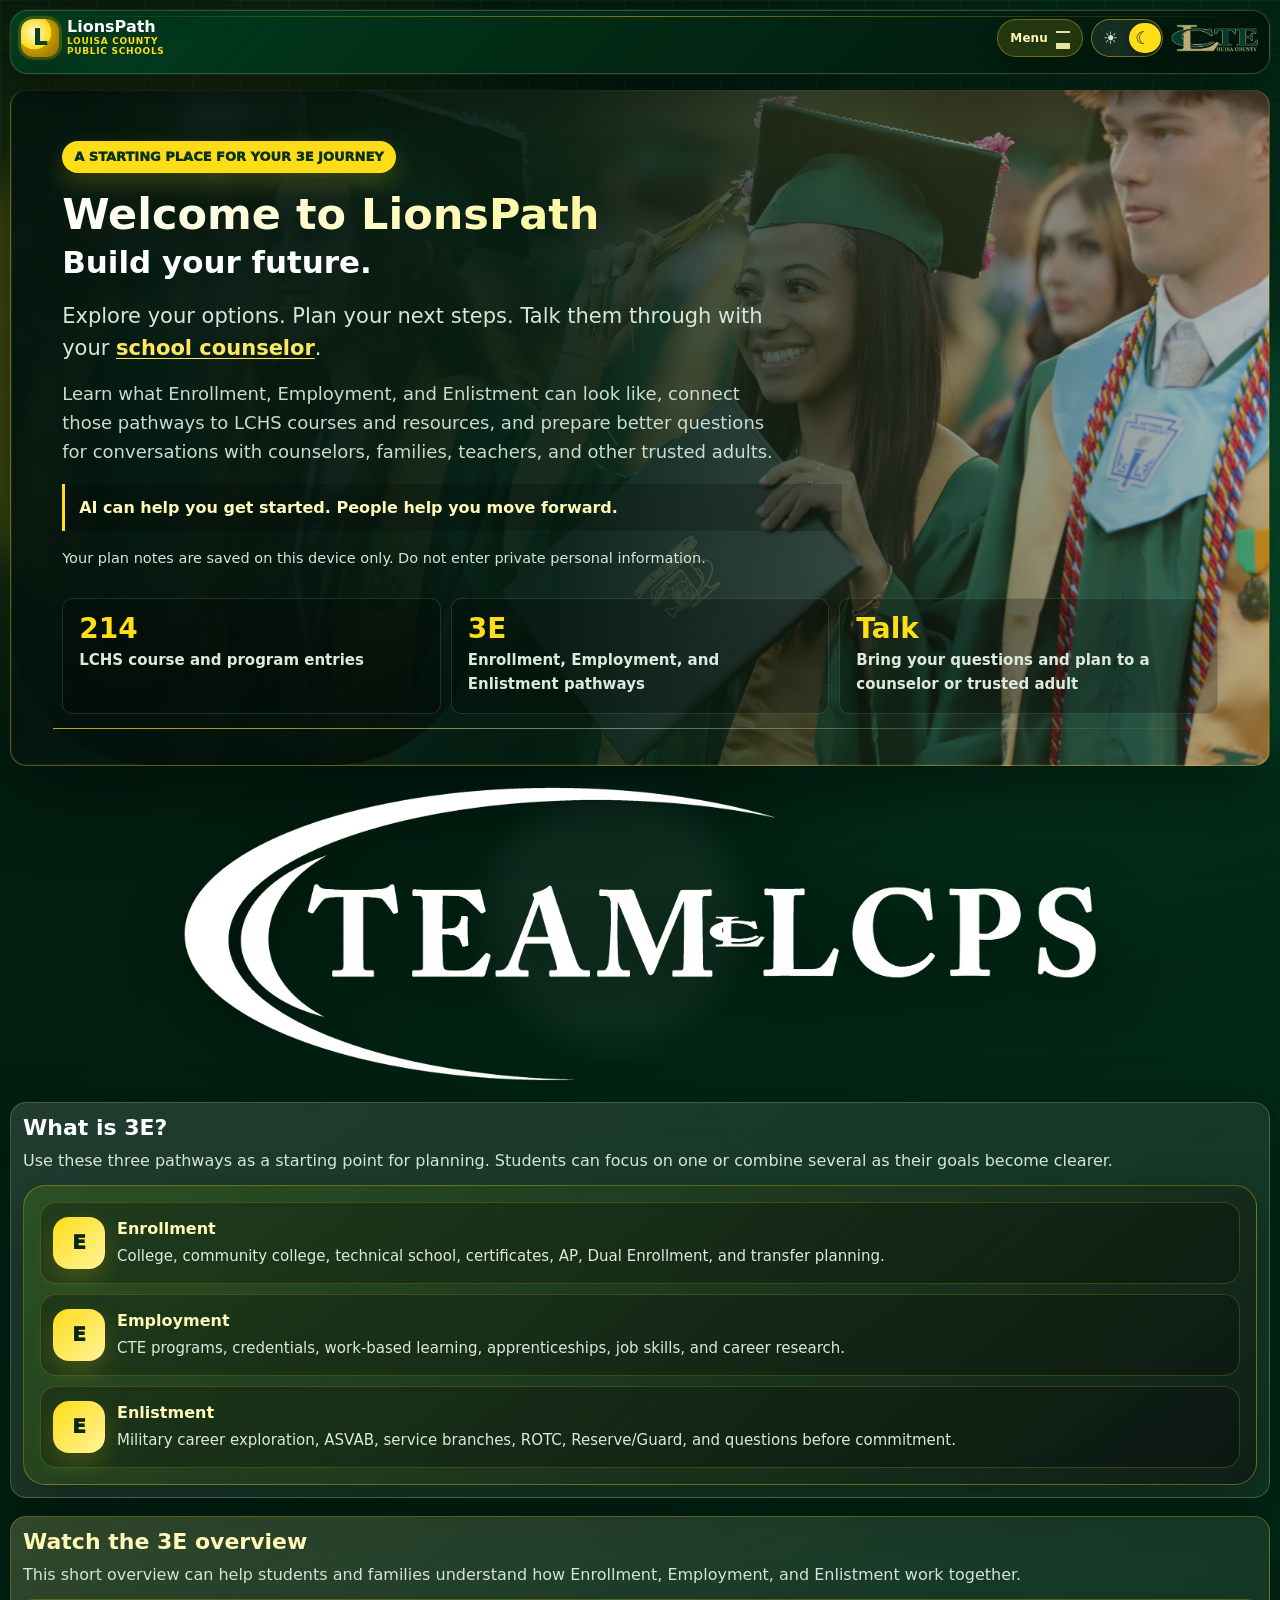
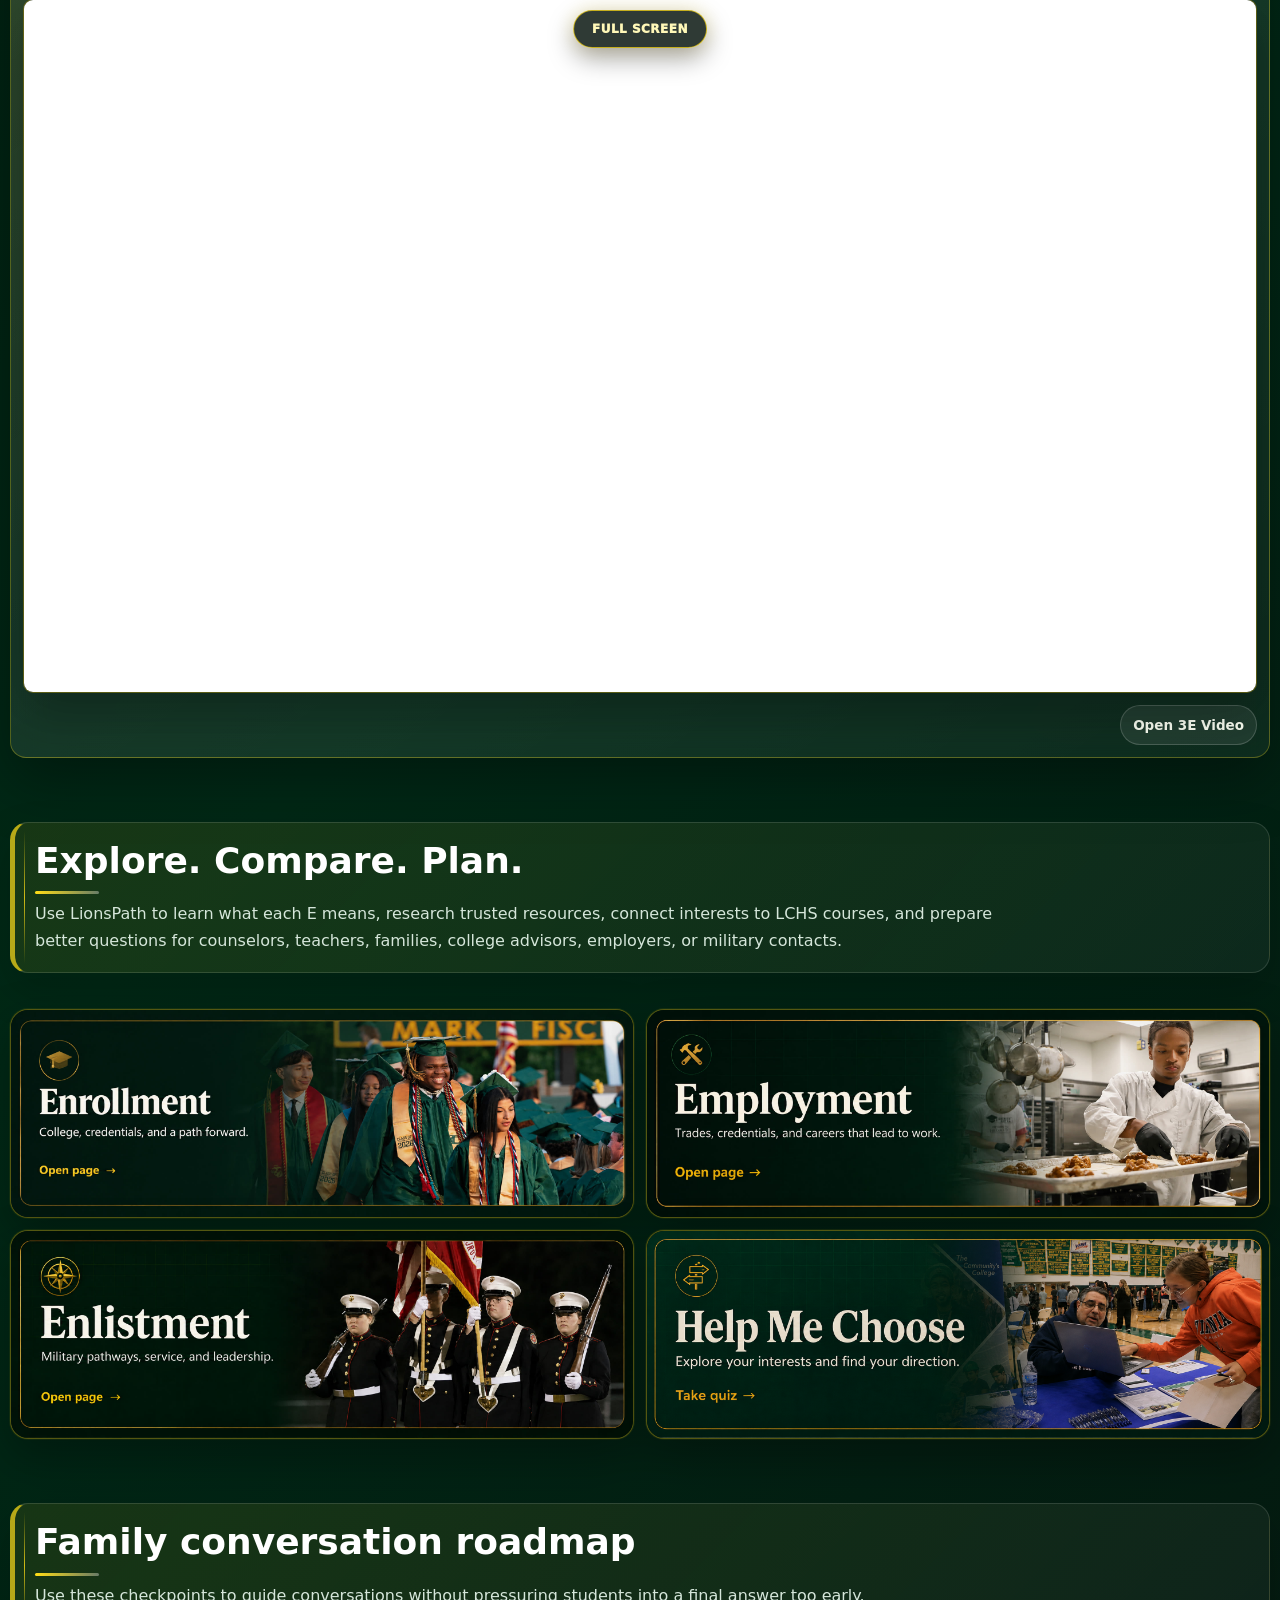
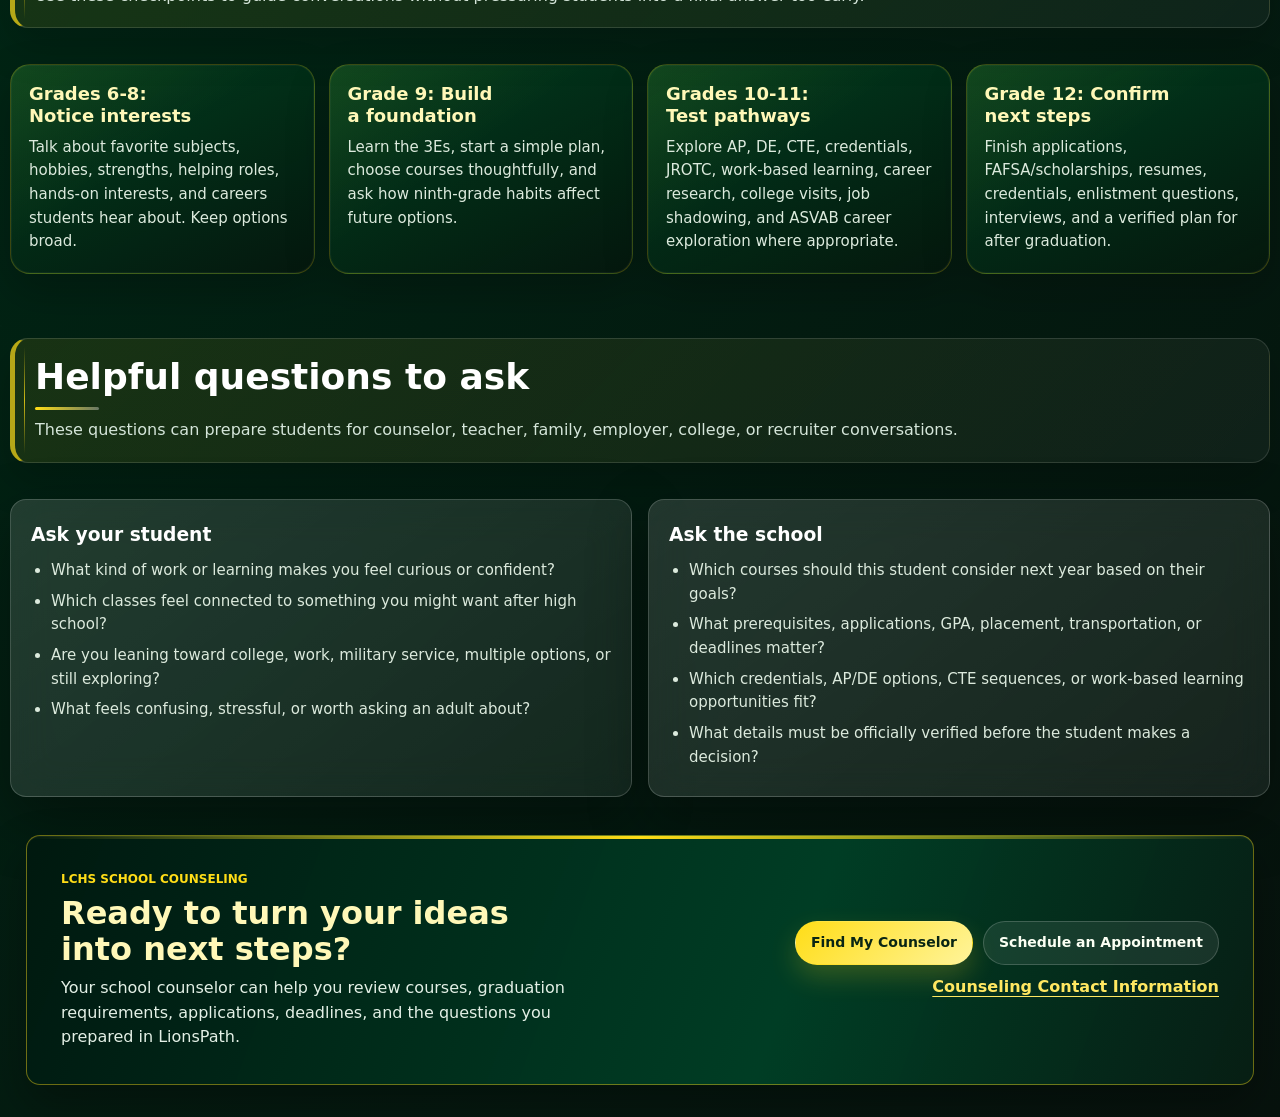
==== commit da507ca4: "New Photos" ====
--- a/index.html
+++ b/index.html
@@ -2786,22 +2786,6 @@
     linear-gradient(145deg,rgba(255,221,23,.055),transparent 38%),
     linear-gradient(145deg,rgba(255,255,255,.12),rgba(255,255,255,.052));
 }
-.phase-cta{
-  display:grid;
-  grid-template-columns:minmax(0,1fr) auto;
-  align-items:center;
-  gap:18px;
-  padding:22px;
-  border-radius:22px;
-  border:1px solid rgba(255,221,23,.34);
-  background:
-    linear-gradient(135deg,rgba(255,221,23,.14),rgba(255,255,255,.045)),
-    linear-gradient(145deg,rgba(0,63,32,.72),rgba(4,18,10,.72));
-  box-shadow:0 24px 58px rgba(0,0,0,.28),inset 0 0 0 1px rgba(255,255,255,.045);
-}
-.phase-cta h2,.phase-cta h3{margin:0 0 6px;color:#fff;}
-.phase-cta p{margin:0;color:#dceadd;line-height:1.5;}
-.phase-cta .hero-actions{margin-top:0;justify-content:flex-end;}
 .chip,.course-meta span,.enrollment-meta span,.selected-course-meta span{
   box-shadow:inset 0 0 0 1px rgba(255,255,255,.035);
 }
@@ -3148,8 +3132,6 @@
   .branch-card{min-height:auto;}
   .service-choice-grid{grid-template-columns:1fr;}
   .service-compare-card,.service-route-panel{padding:16px;}
-  .phase-cta{grid-template-columns:1fr;padding:18px;}
-  .phase-cta .hero-actions{justify-content:flex-start;}
   .section-head h2::after{width:48px;}
   .compass-home-button::after{
     inset:7px;
@@ -4349,31 +4331,7 @@
   color:#e3f0e6;
 }
 
-/* LCHS Counseling connections. */
-.counseling-callout{
-  position:relative;
-  display:grid;
-  grid-template-columns:minmax(0,1fr) auto;
-  gap:24px;
-  align-items:center;
-  margin:26px 0 0;
-  padding:clamp(22px,3vw,32px);
-  overflow:hidden;
-  border:1px solid rgba(255,221,23,.42);
-  border-radius:14px;
-  background:
-    linear-gradient(110deg,rgba(0,24,15,.98),rgba(0,66,39,.88) 62%,rgba(7,30,20,.98)),
-    #001b11;
-  box-shadow:0 20px 46px rgba(0,0,0,.3),inset 0 1px 0 rgba(255,255,255,.05);
-}
-.counseling-callout::before{
-  content:"";
-  position:absolute;
-  inset:0 0 auto;
-  height:3px;
-  background:linear-gradient(90deg,transparent,var(--gold),transparent);
-}
-.counseling-callout-copy{max-width:820px;}
+/* Shared LCHS Counseling closing section. */
 .counseling-kicker{
   display:block;
   margin-bottom:7px;
@@ -4382,32 +4340,6 @@
   font-weight:900;
   text-transform:uppercase;
 }
-.counseling-callout h2{
-  margin:0 0 8px;
-  color:#fff8b8;
-  font-size:clamp(24px,3vw,36px);
-  line-height:1.08;
-}
-.counseling-callout p{
-  margin:0;
-  color:#e3f0e6;
-  font-size:16px;
-  line-height:1.55;
-}
-.counseling-actions{
-  display:flex;
-  justify-content:flex-end;
-  gap:10px;
-  flex-wrap:wrap;
-  max-width:520px;
-}
-.counseling-actions .btn{
-  min-height:44px;
-  text-align:center;
-}
-.counseling-callout-compact h2,
-.counseling-callout-pathway h2,
-.counseling-callout-plan h2{font-size:clamp(22px,2.3vw,30px);}
 .counseling-report-link{
   border-color:rgba(255,221,23,.5);
   color:#fff8b8;
@@ -4422,37 +4354,75 @@
 .counseling-text-link:hover,
 .counseling-text-link:focus-visible{color:#fff8b8;}
 .site-footer{
+  position:relative;
+  display:grid;
+  grid-template-columns:minmax(0,1fr) auto;
+  align-items:center;
+  gap:clamp(22px,3vw,38px);
+  width:min(1500px,calc(100% - 32px));
+  margin:38px auto 22px;
+  padding:clamp(24px,3vw,34px);
+  overflow:hidden;
+  border:1px solid rgba(255,221,23,.42);
+  border-radius:14px;
+  color:#dce9df;
+  background:
+    linear-gradient(110deg,rgba(0,24,15,.98),rgba(0,66,39,.88) 62%,rgba(7,30,20,.98)),
+    #001b11;
+  box-shadow:0 20px 46px rgba(0,0,0,.3),inset 0 1px 0 rgba(255,255,255,.05);
+}
+.site-footer::before{
+  content:"";
+  position:absolute;
+  inset:0 0 auto;
+  height:3px;
+  background:linear-gradient(90deg,transparent,var(--gold),transparent);
+}
+.site-footer-copy{max-width:820px;}
+.site-footer strong{
+  display:block;
+  margin-bottom:8px;
+  color:#fff8b8;
+  font-size:clamp(22px,2.5vw,32px);
+  line-height:1.12;
+}
+.site-footer-copy > span:last-child{
+  display:block;
+  color:#e3f0e6;
+  font-size:16px;
+  line-height:1.55;
+}
+.site-footer-actions{
   display:flex;
   align-items:center;
-  justify-content:space-between;
-  gap:20px;
-  width:min(1500px,calc(100% - 32px));
-  margin:34px auto 18px;
-  padding:20px clamp(18px,3vw,28px);
-  border-top:1px solid rgba(255,221,23,.3);
-  color:#dce9df;
-}
-.site-footer strong{display:block;margin-bottom:4px;color:#fff8b8;font-size:16px;}
-.site-footer span{display:block;font-size:13px;line-height:1.45;}
-.site-footer nav{display:flex;gap:18px;flex-wrap:wrap;justify-content:flex-end;}
-.site-footer a{color:#ffe761;font-weight:800;text-decoration:none;}
-.site-footer a:hover,
-.site-footer a:focus-visible{text-decoration:underline;text-underline-offset:4px;}
+  justify-content:flex-end;
+  gap:10px;
+  flex-wrap:wrap;
+  max-width:610px;
+}
+.site-footer-actions .btn{min-height:44px;text-align:center;}
+.site-footer-contact{
+  color:#ffe761;
+  font-weight:800;
+  text-decoration:underline;
+  text-underline-offset:4px;
+}
+.site-footer-contact:hover,
+.site-footer-contact:focus-visible{color:#fff8b8;}
 @media(max-width:900px){
-  .counseling-callout{grid-template-columns:1fr;}
-  .counseling-actions{justify-content:flex-start;max-width:none;}
+  .site-footer{grid-template-columns:1fr;}
+  .site-footer-actions{justify-content:flex-start;max-width:none;}
 }
 @media(max-width:620px){
-  .counseling-callout{padding:20px 16px;border-radius:10px;}
-  .counseling-actions{display:grid;grid-template-columns:1fr;}
-  .counseling-actions .btn{width:100%;}
-  .site-footer{align-items:flex-start;flex-direction:column;width:calc(100% - 20px);}
-  .site-footer nav{justify-content:flex-start;}
+  .site-footer{width:calc(100% - 20px);padding:22px 16px;border-radius:10px;}
+  .site-footer-actions{display:grid;grid-template-columns:1fr;width:100%;}
+  .site-footer-actions .btn{width:100%;}
+  .site-footer-contact{text-align:center;padding:8px;}
 }
 }
 </style>
 <link rel="stylesheet" href="assets/lionpath-training.css">
-<link rel="stylesheet" href="assets/lionpath-theme.css?v=20260821-compass-spacing">
+<link rel="stylesheet" href="assets/lionpath-theme.css?v=20260826-counseling-footer">
 </head>
 <body>
 
@@ -4581,17 +4551,6 @@
           </ul>
         </div>
       </div>
-      <aside class="counseling-callout counseling-callout-home" aria-labelledby="homeCounselingTitle">
-        <div class="counseling-callout-copy">
-          <span class="counseling-kicker">LCHS School Counseling</span>
-          <h2 id="homeCounselingTitle">Ready to talk it through?</h2>
-          <p>Meet the LCHS counseling team, find your counselor by last-name group, and use the official counseling site to request an appointment.</p>
-        </div>
-        <div class="counseling-actions">
-          <a class="btn primary" href="https://sites.google.com/lcps.k12.va.us/lchscounseling/home" target="_blank" rel="noopener noreferrer">Visit LCHS Counseling</a>
-          <a class="btn" href="https://sites.google.com/lcps.k12.va.us/lchscounseling/meet-your-counselor" target="_blank" rel="noopener noreferrer">Meet Your Counselor</a>
-        </div>
-      </aside>
     </section>
 
     <section id="page-compass" class="page">
@@ -4758,16 +4717,6 @@
           </div>
         </aside>
       </div>
-      <aside class="counseling-callout counseling-callout-compact" aria-labelledby="coachCounselingTitle">
-        <div class="counseling-callout-copy">
-          <span class="counseling-kicker">Prepared your questions?</span>
-          <h2 id="coachCounselingTitle">Turn AI preparation into a counselor conversation</h2>
-          <p>Use the official LCHS Counseling site to find your counselor and request an appointment when you are ready to verify courses, deadlines, requirements, or next steps.</p>
-        </div>
-        <div class="counseling-actions">
-          <a class="btn primary" href="https://sites.google.com/lcps.k12.va.us/lchscounseling/home" target="_blank" rel="noopener noreferrer">Find My Counselor or Request an Appointment</a>
-        </div>
-      </aside>
       <div class="voice-coach-panel" aria-labelledby="voiceCoachTitle">
         <a class="voice-coach-button" id="openVoiceCoach" href="https://knowt.com/join/918462" target="_blank" rel="noopener noreferrer" aria-expanded="false" aria-controls="voiceCoachFramePanel">
           <img src="assets/talk-to-3e-coach-button.png" alt="Talk to a 3E Coach. Start a live AI conversation." loading="lazy">
@@ -4869,16 +4818,6 @@
           <button type="button" class="btn" id="downloadEvidenceSnapshot">Download PDF</button>
         </div>
       </div>
-      <aside class="counseling-callout counseling-callout-compact" aria-labelledby="evidenceCounselingTitle">
-        <div class="counseling-callout-copy">
-          <span class="counseling-kicker">Official review</span>
-          <h2 id="evidenceCounselingTitle">Review this snapshot with LCHS Counseling</h2>
-          <p>A counselor can compare your snapshot with verified records and current diploma, course, testing, and graduation requirements.</p>
-        </div>
-        <div class="counseling-actions">
-          <a class="btn primary" href="https://sites.google.com/lcps.k12.va.us/lchscounseling/home" target="_blank" rel="noopener noreferrer">Find My Counselor or Request an Appointment</a>
-        </div>
-      </aside>
     </section>
 
     <!-- MY PLAN -->
@@ -4943,17 +4882,6 @@
           </div>
         </div>
       </div>
-      <aside class="counseling-callout counseling-callout-plan" aria-labelledby="planCounselingTitle">
-        <div class="counseling-callout-copy">
-          <span class="counseling-kicker">Make the plan official</span>
-          <h2 id="planCounselingTitle">Bring your 3E plan to a counselor</h2>
-          <p>Your counselor can help verify course availability, graduation requirements, applications, deadlines, and the next steps that fit your goals.</p>
-        </div>
-        <div class="counseling-actions">
-          <a class="btn primary" href="https://sites.google.com/lcps.k12.va.us/lchscounseling/home" target="_blank" rel="noopener noreferrer">Meet the Team or Request an Appointment</a>
-          <a class="btn" href="https://sites.google.com/lcps.k12.va.us/lchscounseling/contact-us" target="_blank" rel="noopener noreferrer">Counseling Contact Information</a>
-        </div>
-      </aside>
     </section>
 
     <!-- HELP -->
@@ -5083,14 +5011,16 @@
       </details>
     </section>
   </main>
-  <footer class="site-footer" aria-label="LionsPath support links">
-    <div>
-      <strong>Need an official answer or a planning conversation?</strong>
-      <span>LCHS counselors can help verify requirements and turn LionsPath questions into next steps.</span>
+  <footer class="site-footer" aria-labelledby="siteCounselingTitle">
+    <div class="site-footer-copy">
+      <span class="counseling-kicker">LCHS School Counseling</span>
+      <strong id="siteCounselingTitle">Ready to turn your ideas into next steps?</strong>
+      <span>Your school counselor can help you review courses, graduation requirements, applications, deadlines, and the questions you prepared in LionsPath.</span>
     </div>
-    <nav aria-label="Counseling links">
-      <a href="https://sites.google.com/lcps.k12.va.us/lchscounseling/home" target="_blank" rel="noopener noreferrer">LCHS Counseling</a>
-      <a href="https://sites.google.com/lcps.k12.va.us/lchscounseling/contact-us" target="_blank" rel="noopener noreferrer">Contact Counseling</a>
+    <nav class="site-footer-actions" aria-label="LCHS Counseling actions">
+      <a class="btn primary" href="https://sites.google.com/lcps.k12.va.us/lchscounseling/meet-your-counselor" target="_blank" rel="noopener noreferrer">Find My Counselor</a>
+      <a class="btn" href="https://sites.google.com/lcps.k12.va.us/lchscounseling/home" target="_blank" rel="noopener noreferrer">Schedule an Appointment</a>
+      <a class="site-footer-contact" href="https://sites.google.com/lcps.k12.va.us/lchscounseling/contact-us" target="_blank" rel="noopener noreferrer">Counseling Contact Information</a>
     </nav>
   </footer>
 </div>
@@ -5116,8 +5046,8 @@
 </dialog>
 
 <script src="assets/pathfinder/native-compass-model.js"></script>
-<script src="assets/lionpath-app.js?v=20260821-release-sweep-2"></script>
-<script src="assets/lionpath-training.js?v=20260821-release-sweep"></script>
+<script src="assets/lionpath-app.js?v=20260826-help-button"></script>
+<script src="assets/lionpath-training.js?v=20260826-counseling-footer"></script>
 <script data-goatcounter="https://lionspath.goatcounter.com/count" async src="https://gc.zgo.at/count.v5.js" crossorigin="anonymous" integrity="sha384-atnOLvQb9t+jTSipvd75X2yginT4PjVbqDdlJAmxMm+wYElFmeR6EmLP5bYeoRVQ"></script>
 </body>
 </html>
--- a/assets/lionpath-theme.css
+++ b/assets/lionpath-theme.css
@@ -441,8 +441,6 @@
   .branch-stage,
   .branch-card,
   .work-permit-section,
-  .counseling-callout,
-  .phase-cta,
   .voice-coach-panel,
   .voice-coach-frame-panel
 ){
@@ -451,8 +449,8 @@
 html[data-theme="light"] :where(.hero-card,.pathway-hero) :where(.lead,p,.source-note){color:#d5e6da;}
 html[data-theme="light"] .hero-card .home-guidance{color:#d5e6da;}
 html[data-theme="light"] .hero-card .home-people-first{color:#fff8b8;}
-html[data-theme="light"] :where(.branch-card,.work-permit-section,.counseling-callout,.phase-cta,.voice-coach-panel,.voice-coach-frame-panel) :where(h2,h3,h4,strong){color:#fff8b8;}
-html[data-theme="light"] :where(.branch-card,.work-permit-section,.counseling-callout,.phase-cta,.voice-coach-panel,.voice-coach-frame-panel) :where(p,li,span){color:#e3f0e6;}
+html[data-theme="light"] :where(.branch-card,.work-permit-section,.voice-coach-panel,.voice-coach-frame-panel) :where(h2,h3,h4,strong){color:#fff8b8;}
+html[data-theme="light"] :where(.branch-card,.work-permit-section,.voice-coach-panel,.voice-coach-frame-panel) :where(p,li,span){color:#e3f0e6;}
 html[data-theme="light"] .branch-card{
   border-color:rgba(255,221,23,.3);
   background:
@@ -478,13 +476,17 @@
   filter:brightness(0) saturate(100%) invert(20%) sepia(24%) saturate(1157%) hue-rotate(99deg) brightness(86%) contrast(92%);
 }
 html[data-theme="light"] .site-footer{
-  padding:20px 24px;
+  padding:clamp(24px,3vw,34px);
   border:1px solid rgba(255,221,23,.32);
   color:#dce9df;
-  background:#07351f;
+  background:linear-gradient(110deg,#052d1c,#0b4a2c 62%,#082619);
 }
 html[data-theme="light"] .site-footer strong{color:#fff8b8;}
 html[data-theme="light"] .site-footer span{color:#dce9df;}
+
+@media(max-width:620px){
+  html[data-theme="light"] .site-footer{padding:22px 16px;}
+}
 
 /* Desktop navigation stays on one line; narrower screens use the compact menu. */
 @media(min-width:1281px){
